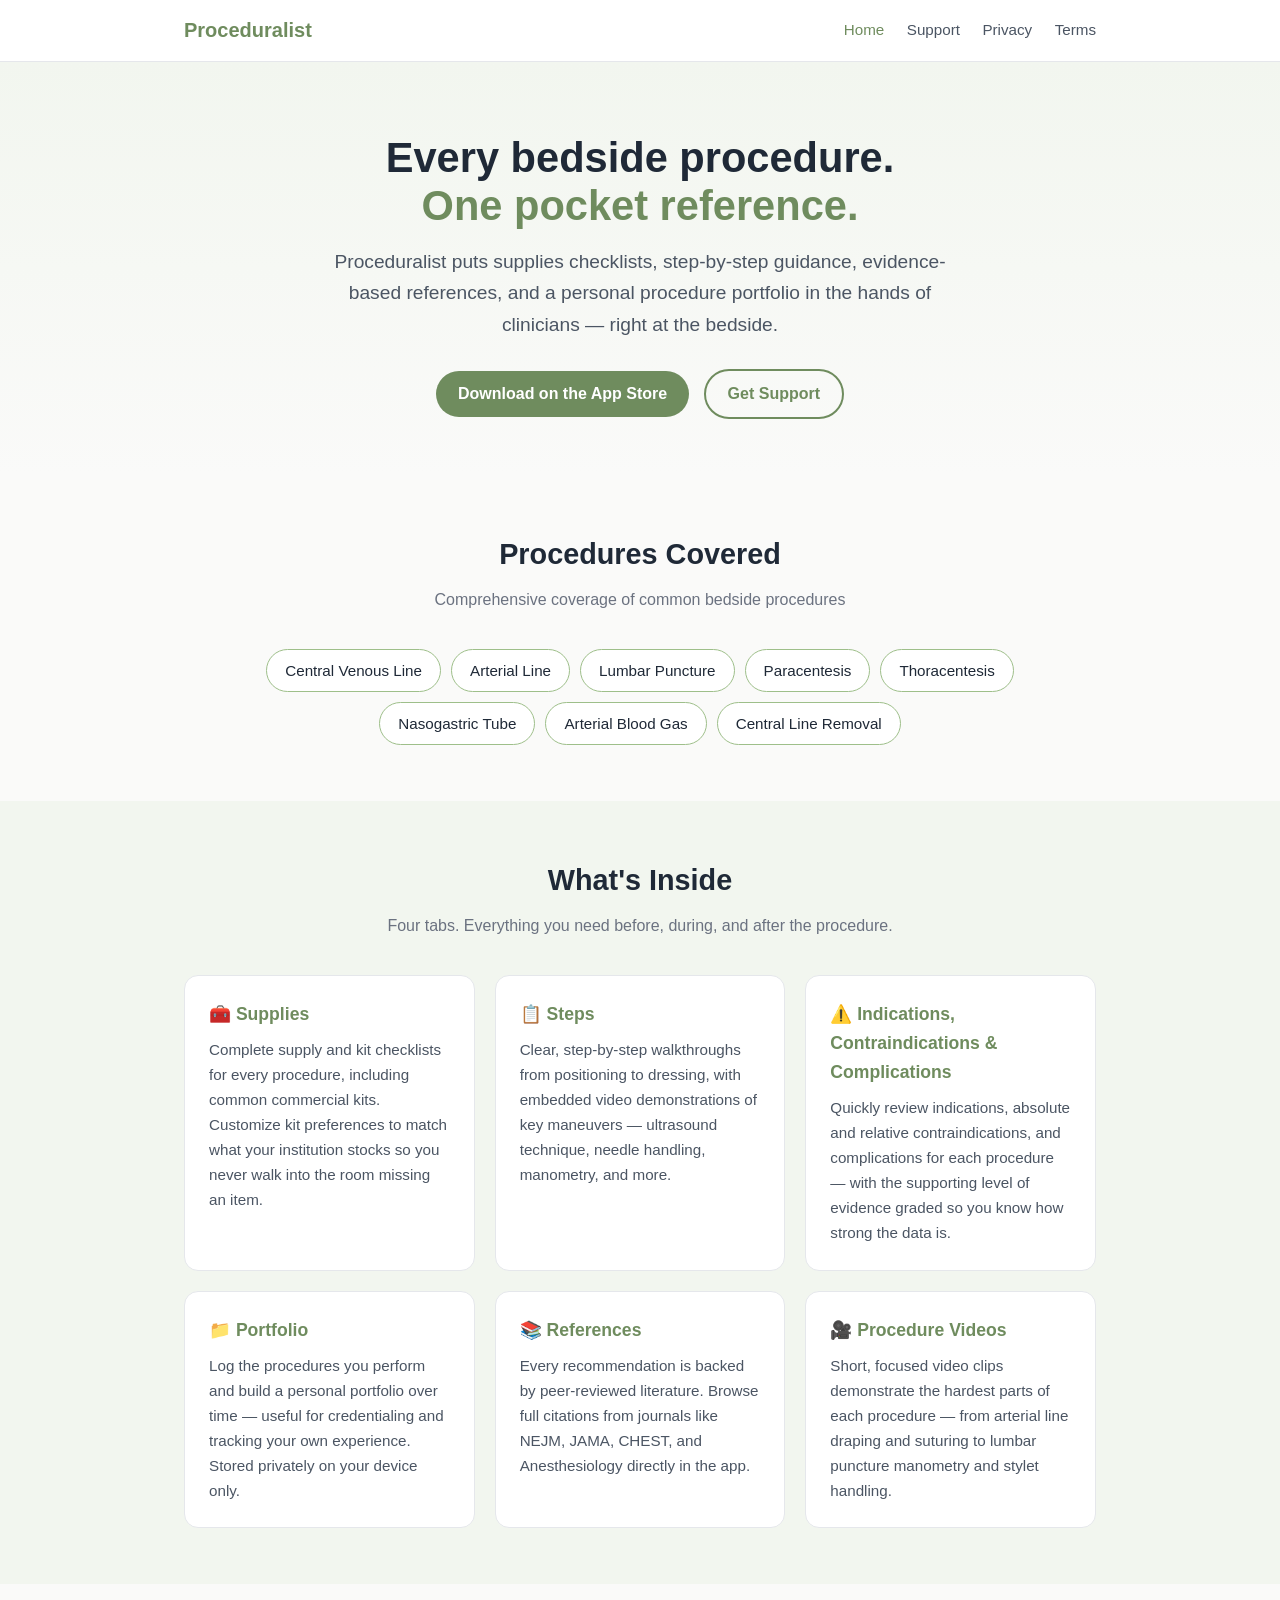
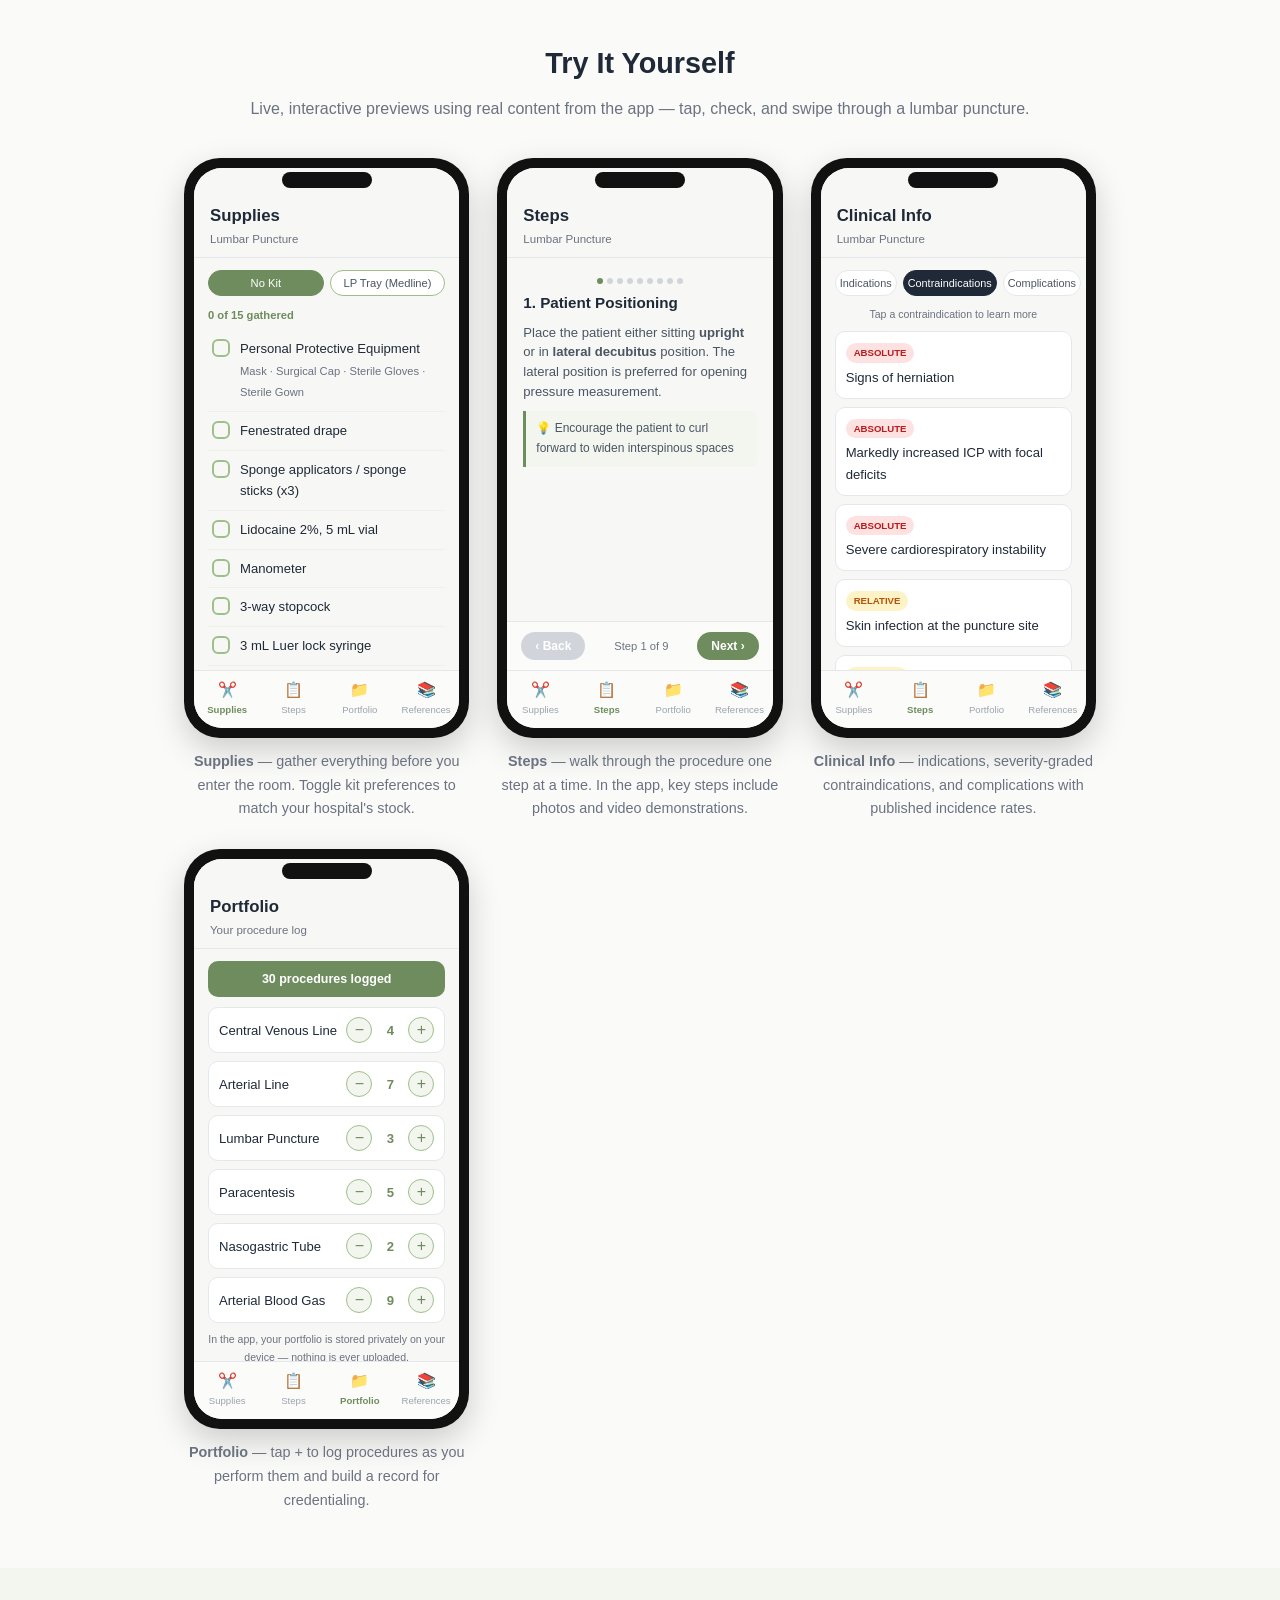
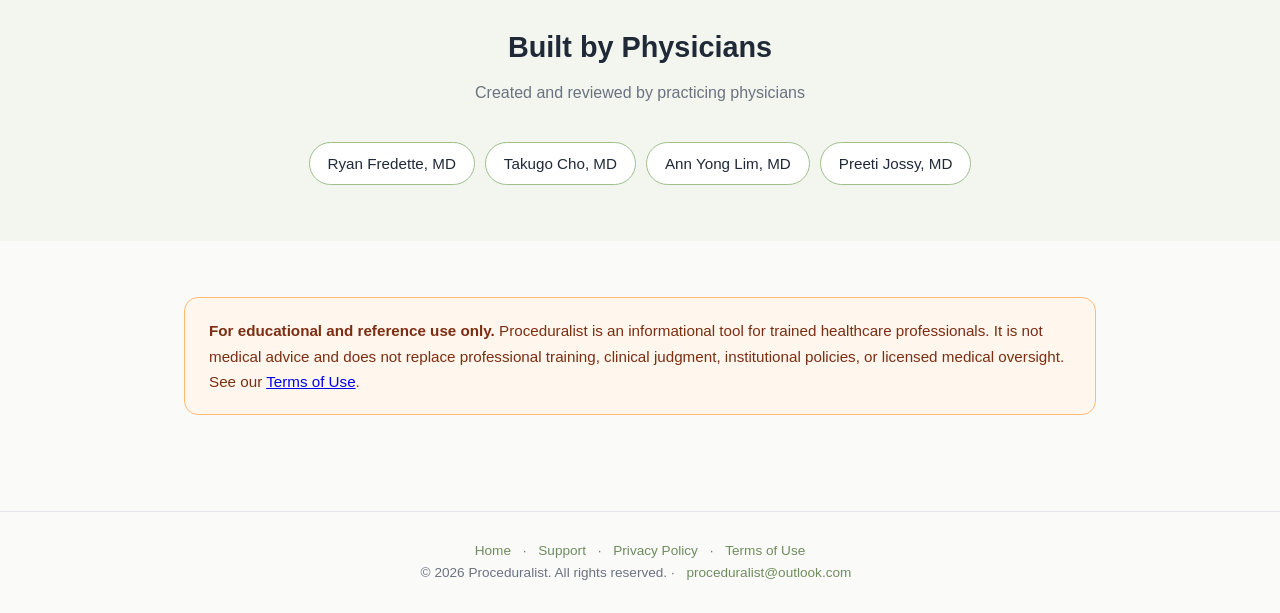
==== index.html @ 37aaba4c "Add files via upload" ====
<!DOCTYPE html>
<html lang="en">
<head>
<meta charset="UTF-8">
<meta name="viewport" content="width=device-width, initial-scale=1.0">
<title>Proceduralist — Bedside Procedure Reference for Clinicians</title>
<meta name="description" content="Proceduralist is an iOS reference app for bedside procedures: supplies checklists, step-by-step guidance with video, contraindications, complications, and a personal procedure portfolio.">
<link rel="stylesheet" href="styles.css">
</head>
<body>

<header class="site">
  <div class="wrap">
    <a class="brand" href="index.html">Proceduralist</a>
    <nav>
      <a href="index.html" class="active">Home</a>
      <a href="support.html">Support</a>
      <a href="privacy.html">Privacy</a>
      <a href="terms.html">Terms</a>
    </nav>
  </div>
</header>

<section class="hero">
  <h1>Every bedside procedure.<br><span>One pocket reference.</span></h1>
  <p class="tagline">Proceduralist puts supplies checklists, step-by-step guidance, evidence-based references, and a personal procedure portfolio in the hands of clinicians — right at the bedside.</p>
  <!-- Replace href with your App Store link when available -->
  <a class="badge" href="#">Download on the App Store</a>
  <a class="badge secondary" href="support.html">Get Support</a>
</section>

<section class="block">
  <div class="wrap">
    <h2 class="section-title">Procedures Covered</h2>
    <p class="section-sub">Comprehensive coverage of common bedside procedures</p>
    <div class="chips">
      <span class="chip">Central Venous Line</span>
      <span class="chip">Arterial Line</span>
      <span class="chip">Lumbar Puncture</span>
      <span class="chip">Paracentesis</span>
      <span class="chip">Thoracentesis</span>
      <span class="chip">Nasogastric Tube</span>
      <span class="chip">Arterial Blood Gas</span>
      <span class="chip">Central Line Removal</span>
    </div>
  </div>
</section>

<section class="block alt">
  <div class="wrap">
    <h2 class="section-title">What's Inside</h2>
    <p class="section-sub">Four tabs. Everything you need before, during, and after the procedure.</p>
    <div class="grid cols-2">
      <div class="card">
        <h3>🧰 Supplies</h3>
        <p>Complete supply and kit checklists for every procedure, including common commercial kits. Customize kit preferences to match what your institution stocks so you never walk into the room missing an item.</p>
      </div>
      <div class="card">
        <h3>📋 Steps</h3>
        <p>Clear, step-by-step walkthroughs from positioning to dressing, with embedded video demonstrations of key maneuvers — ultrasound technique, needle handling, manometry, and more.</p>
      </div>
      <div class="card">
        <h3>⚠️ Indications, Contraindications &amp; Complications</h3>
        <p>Quickly review indications, absolute and relative contraindications, and complications for each procedure — with the supporting level of evidence graded so you know how strong the data is.</p>
      </div>
      <div class="card">
        <h3>📁 Portfolio</h3>
        <p>Log the procedures you perform and build a personal portfolio over time — useful for credentialing and tracking your own experience. Stored privately on your device only.</p>
      </div>
      <div class="card">
        <h3>📚 References</h3>
        <p>Every recommendation is backed by peer-reviewed literature. Browse full citations from journals like NEJM, JAMA, CHEST, and Anesthesiology directly in the app.</p>
      </div>
      <div class="card">
        <h3>🎥 Procedure Videos</h3>
        <p>Short, focused video clips demonstrate the hardest parts of each procedure — from arterial line draping and suturing to lumbar puncture manometry and stylet handling.</p>
      </div>
    </div>
  </div>
</section>

<section class="block">
  <div class="wrap">
    <h2 class="section-title">Try It Yourself</h2>
    <p class="section-sub">Live, interactive previews using real content from the app — tap, check, and swipe through a lumbar puncture.</p>
    <div class="demos">

      <!-- ===== Demo 1: Supplies checklist ===== -->
      <div class="demo-wrap">
        <div class="phone">
          <div class="screen">
            <div class="notch"></div>
            <div class="app-bar">
              <h4>Supplies</h4>
              <div class="sub">Lumbar Puncture</div>
            </div>
            <div class="app-body">
              <div class="kit-toggle">
                <button id="kitNoKit" class="on" onclick="setKit('nokit')">No Kit</button>
                <button id="kitTray" onclick="setKit('tray')">LP Tray (Medline)</button>
              </div>
              <div class="progress-pill" id="supplyProgress"></div>
              <div id="supplyList"></div>
            </div>
            <div class="tab-bar">
              <span class="on"><span class="ic">✂️</span>Supplies</span>
              <span><span class="ic">📋</span>Steps</span>
              <span><span class="ic">📁</span>Portfolio</span>
              <span><span class="ic">📚</span>References</span>
            </div>
          </div>
        </div>
        <p class="demo-label"><strong>Supplies</strong> — gather everything before you enter the room. Toggle kit preferences to match your hospital's stock.</p>
      </div>

      <!-- ===== Demo 2: Steps walkthrough ===== -->
      <div class="demo-wrap">
        <div class="phone">
          <div class="screen">
            <div class="notch"></div>
            <div class="app-bar">
              <h4>Steps</h4>
              <div class="sub">Lumbar Puncture</div>
            </div>
            <div class="app-body" id="stepBody"></div>
            <div class="step-nav">
              <button id="stepPrev" onclick="moveStep(-1)">‹ Back</button>
              <span class="count" id="stepCount"></span>
              <button id="stepNext" onclick="moveStep(1)">Next ›</button>
            </div>
            <div class="tab-bar">
              <span><span class="ic">✂️</span>Supplies</span>
              <span class="on"><span class="ic">📋</span>Steps</span>
              <span><span class="ic">📁</span>Portfolio</span>
              <span><span class="ic">📚</span>References</span>
            </div>
          </div>
        </div>
        <p class="demo-label"><strong>Steps</strong> — walk through the procedure one step at a time. In the app, key steps include photos and video demonstrations.</p>
      </div>

      <!-- ===== Demo 3: Clinical info (indications / contraindications / complications) ===== -->
      <div class="demo-wrap">
        <div class="phone">
          <div class="screen">
            <div class="notch"></div>
            <div class="app-bar">
              <h4>Clinical Info</h4>
              <div class="sub">Lumbar Puncture</div>
            </div>
            <div class="app-body">
              <div class="ci-seg">
                <button id="segInd" onclick="setCi('ind')">Indications</button>
                <button id="segCi" class="on" onclick="setCi('ci')">Contraindications</button>
                <button id="segComp" onclick="setCi('comp')">Complications</button>
              </div>
              <div class="ci-hint" id="ciHint"></div>
              <div id="ciList"></div>
            </div>
            <div class="tab-bar">
              <span><span class="ic">✂️</span>Supplies</span>
              <span class="on"><span class="ic">📋</span>Steps</span>
              <span><span class="ic">📁</span>Portfolio</span>
              <span><span class="ic">📚</span>References</span>
            </div>
          </div>
        </div>
        <p class="demo-label"><strong>Clinical Info</strong> — indications, severity-graded contraindications, and complications with published incidence rates.</p>
      </div>

      <!-- ===== Demo 4: Portfolio tracker ===== -->
      <div class="demo-wrap">
        <div class="phone">
          <div class="screen">
            <div class="notch"></div>
            <div class="app-bar">
              <h4>Portfolio</h4>
              <div class="sub">Your procedure log</div>
            </div>
            <div class="app-body">
              <div class="pf-total" id="pfTotal"></div>
              <div id="pfList"></div>
              <p class="pf-note">In the app, your portfolio is stored privately on your device — nothing is ever uploaded.</p>
            </div>
            <div class="tab-bar">
              <span><span class="ic">✂️</span>Supplies</span>
              <span><span class="ic">📋</span>Steps</span>
              <span class="on"><span class="ic">📁</span>Portfolio</span>
              <span><span class="ic">📚</span>References</span>
            </div>
          </div>
        </div>
        <p class="demo-label"><strong>Portfolio</strong> — tap + to log procedures as you perform them and build a record for credentialing.</p>
      </div>

    </div>
  </div>
</section>

<section class="block alt">
  <div class="wrap">
    <h2 class="section-title">Built by Physicians</h2>
    <p class="section-sub">Created and reviewed by practicing physicians</p>
    <div class="chips">
      <span class="chip">Ryan Fredette, MD</span>
      <span class="chip">Takugo Cho, MD</span>
      <span class="chip">Ann Yong Lim, MD</span>
      <span class="chip">Preeti Jossy, MD</span>
    </div>
  </div>
</section>

<section class="block">
  <div class="wrap">
    <div class="callout">
      <strong>For educational and reference use only.</strong> Proceduralist is an informational tool for trained healthcare professionals. It is not medical advice and does not replace professional training, clinical judgment, institutional policies, or licensed medical oversight. See our <a href="terms.html">Terms of Use</a>.
    </div>
  </div>
</section>

<footer class="site">
  <div class="wrap">
    <p>
      <a href="index.html">Home</a> ·
      <a href="support.html">Support</a> ·
      <a href="privacy.html">Privacy Policy</a> ·
      <a href="terms.html">Terms of Use</a>
    </p>
    <p>© 2026 Proceduralist. All rights reserved. · <a href="mailto:proceduralist@outlook.com">proceduralist@outlook.com</a></p>
  </div>
</footer>

<script>
/* ================= Demo data — real content from the Proceduralist app ================= */

// --- Supplies (Lumbar Puncture) ---
var supplyData = {
  nokit: [
    { name: "Personal Protective Equipment", sub: "Mask · Surgical Cap · Sterile Gloves · Sterile Gown" },
    { name: "Fenestrated drape" },
    { name: "Sponge applicators / sponge sticks (x3)" },
    { name: "Lidocaine 2%, 5 mL vial" },
    { name: "Manometer" },
    { name: "3-way stopcock" },
    { name: "3 mL Luer lock syringe" },
    { name: "Fill needle" },
    { name: "23 Ga needle" },
    { name: "3.5\" Spinal needle" },
    { name: "Specimen tubes #1–4" },
    { name: "Gauze pads" },
    { name: "Extension tubing" },
    { name: "Adhesive bandage" },
    { name: "Absorbent towel" }
  ],
  tray: [
    { name: "Personal Protective Equipment", sub: "Mask · Surgical Cap · Sterile Gloves · Sterile Gown" },
    { name: "Lumbar Puncture Tray", sub: "Drape · Manometer · Stopcock · Spinal needle · Lidocaine · Specimen tubes · Gauze · Bandage" },
    { name: "Extra ChloraPrep or betadine (optional)" }
  ]
};
var currentKit = "nokit";
var checked = {};

function setKit(kit) {
  currentKit = kit;
  checked = {};
  document.getElementById("kitNoKit").className = kit === "nokit" ? "on" : "";
  document.getElementById("kitTray").className = kit === "tray" ? "on" : "";
  renderSupplies();
}
function toggleSupply(i) {
  checked[i] = !checked[i];
  renderSupplies();
}
function renderSupplies() {
  var items = supplyData[currentKit];
  var done = 0, html = "";
  for (var i = 0; i < items.length; i++) {
    if (checked[i]) done++;
    html += '<div class="supply-row' + (checked[i] ? " done" : "") + '" onclick="toggleSupply(' + i + ')">'
          + '<span class="box">' + (checked[i] ? "✓" : "") + '</span>'
          + '<span><span class="nm">' + items[i].name + '</span>'
          + (items[i].sub ? '<br><span class="sub-items">' + items[i].sub + '</span>' : "")
          + '</span></div>';
  }
  document.getElementById("supplyList").innerHTML = html;
  document.getElementById("supplyProgress").textContent =
    done === items.length ? "✓ All supplies gathered — ready to go!" : done + " of " + items.length + " gathered";
}

// --- Steps (Lumbar Puncture, condensed from the app) ---
var steps = [
  { h: "Patient Positioning",
    b: "Place the patient either sitting <strong>upright</strong> or in <strong>lateral decubitus</strong> position. The lateral position is preferred for opening pressure measurement.",
    c: "Encourage the patient to curl forward to widen interspinous spaces" },
  { h: "Identify Landmarks",
    b: "Palpate the highest points of the iliac crests and project an intercristal (Tuffier's) line to the midline — this typically intersects the <strong>L4–L5 interspace</strong>. Insert at L3–L4 or L4–L5, below the conus medullaris (usually <strong>L1–L2</strong> in adults)." },
  { h: "Skin Preparation",
    b: "Mark the insertion site, then prep with chlorhexidine or povidone–iodine in concentric outward circles. Allow to dry completely, then place sterile drapes to establish a sterile field." },
  { h: "Local Anesthesia",
    b: "Inject a lidocaine wheal, then infiltrate local anesthetic subcutaneously along the intended needle tract.",
    c: "Aspirate before each injection to avoid intravascular administration" },
  { h: "Needle Insertion",
    b: "With the stylet in place, insert the needle with the bevel facing <strong>cephalad</strong>, angled toward the <strong>umbilicus</strong>. Advance through the ligamentum flavum — indicated by a subtle <em>pop</em>.",
    c: "Check for CSF return in 2 mm increments" },
  { h: "Troubleshooting",
    b: "If bone is contacted, reposition without withdrawing fully. If CSF flow is sluggish, rotate the needle 90° — a nerve root may obscure the side port." },
  { h: "Opening Pressure",
    b: "With the patient in lateral decubitus, attach the stopcock (closed toward the patient), assemble the manometer, then open the stopcock and let the CSF column stabilize. Record the opening pressure.",
    c: "Ensure the first collection tube is open and close by" },
  { h: "CSF Collection",
    b: "Allow CSF to drip passively into the tubes — collect <strong>3–4 mL per tube</strong> (12–16 mL total). Adults produce 500–600 mL of CSF daily, so collected volume is replenished within 20–60 minutes.",
    c: "Never aspirate cerebrospinal fluid" },
  { h: "Post-Procedure Care",
    b: "<strong>Replace the stylet before removing the needle</strong> — this prevents arachnoid tissue from threading back through the dural opening. Apply a bandage and monitor for delayed complications." }
];
var stepIdx = 0;
function moveStep(d) {
  stepIdx = Math.max(0, Math.min(steps.length - 1, stepIdx + d));
  renderStep();
}
function renderStep() {
  var s = steps[stepIdx];
  var dots = "";
  for (var i = 0; i < steps.length; i++) dots += '<i class="' + (i === stepIdx ? "on" : "") + '"></i>';
  document.getElementById("stepBody").innerHTML =
    '<div class="step-dots">' + dots + '</div>'
    + '<div class="step-card"><h5>' + (stepIdx + 1) + ". " + s.h + '</h5><p>' + s.b + '</p>'
    + (s.c ? '<div class="step-callout">💡 ' + s.c + '</div>' : "")
    + '</div>';
  document.getElementById("stepCount").textContent = "Step " + (stepIdx + 1) + " of " + steps.length;
  document.getElementById("stepPrev").disabled = stepIdx === 0;
  document.getElementById("stepNext").disabled = stepIdx === steps.length - 1;
}

// --- Clinical info (Lumbar Puncture) ---
var ciData = {
  ind: {
    hint: "Common indications for lumbar puncture",
    items: [
      { name: "Obtain cerebrospinal fluid for analysis" },
      { name: "Measure opening pressure" },
      { name: "Administer medications such as antibiotics, anesthetics, or chemotherapy" }
    ]
  },
  ci: {
    hint: "Tap a contraindication to learn more",
    items: [
      { name: "Signs of herniation", tag: "absolute" },
      { name: "Markedly increased ICP with focal deficits", tag: "absolute" },
      { name: "Severe cardiorespiratory instability", tag: "absolute" },
      { name: "Skin infection at the puncture site", tag: "relative" },
      { name: "Significant coagulopathy", tag: "relative",
        more: "With coagulopathy, risk of spinal hematoma increases to 0.23% (CI 0.15–0.34%). Bodilsen et al., JAMA 2020." }
    ]
  },
  comp: {
    hint: "Tap a complication to see its incidence",
    items: [
      { name: "Post-Dural Puncture Headache", rate: "6.9%", more: "Nath S, et al. Atraumatic vs conventional LP needles: systematic review & meta-analysis. Lancet 2018." },
      { name: "Nerve Root Irritation", rate: "11%", more: "Nath S, et al. Lancet 2018." },
      { name: "Traumatic Tap", rate: "6%", more: "Nath S, et al. Lancet 2018." },
      { name: "Spinal Hematoma", rate: "0.20%", more: "Range 0.16–0.24%. Bodilsen J, et al. JAMA 2020;324(14):1419–1428." },
      { name: "Herniation", rate: "0.10%", more: "Range 0.10–3.0%. Costerus JM, et al. Clin Infect Dis 2018." },
      { name: "Meningitis", rate: "0.002%", more: "Baer ET. Post-dural puncture bacterial meningitis. Anesthesiology 2006." }
    ]
  }
};
var ciMode = "ci";
function setCi(mode) {
  ciMode = mode;
  document.getElementById("segInd").className = mode === "ind" ? "on" : "";
  document.getElementById("segCi").className = mode === "ci" ? "on" : "";
  document.getElementById("segComp").className = mode === "comp" ? "on" : "";
  renderCi();
}
function toggleCi(el) { el.classList.toggle("open"); }
function renderCi() {
  var d = ciData[ciMode], html = "";
  for (var i = 0; i < d.items.length; i++) {
    var it = d.items[i];
    var tappable = it.more ? ' tappable" onclick="toggleCi(this)"' : '"';
    html += '<div class="ci-item' + tappable + '>'
          + (it.tag ? '<span class="tag ' + it.tag + '">' + it.tag + '</span>' : "")
          + (it.rate ? '<span class="tag rate">' + it.rate + '</span>' : "")
          + '<div>' + it.name + (it.more ? " <span style='color:#9ca3af'>›</span>" : "") + '</div>'
          + (it.more ? '<div class="more">' + it.more + '</div>' : "")
          + '</div>';
  }
  document.getElementById("ciHint").textContent = d.hint;
  document.getElementById("ciList").innerHTML = html;
}

// --- Portfolio tracker ---
var pfData = [
  { name: "Central Venous Line", n: 4 },
  { name: "Arterial Line", n: 7 },
  { name: "Lumbar Puncture", n: 3 },
  { name: "Paracentesis", n: 5 },
  { name: "Nasogastric Tube", n: 2 },
  { name: "Arterial Blood Gas", n: 9 }
];
function pfAdd(i, d) {
  pfData[i].n = Math.max(0, pfData[i].n + d);
  renderPf();
}
function renderPf() {
  var total = 0, html = "";
  for (var i = 0; i < pfData.length; i++) {
    total += pfData[i].n;
    html += '<div class="pf-row"><span class="nm">' + pfData[i].name + '</span>'
          + '<button onclick="pfAdd(' + i + ',-1)">−</button>'
          + '<span class="cnt">' + pfData[i].n + '</span>'
          + '<button onclick="pfAdd(' + i + ',1)">+</button></div>';
  }
  document.getElementById("pfTotal").textContent = total + " procedures logged";
  document.getElementById("pfList").innerHTML = html;
}

// init
renderSupplies();
renderStep();
renderCi();
renderPf();
</script>

</body>
</html>
---- styles.css ----
/* Proceduralist — shared site styles */
:root {
  --sage: #6f8c5e;
  --sage-light: #9ebf8a;
  --sage-bg: #f2f6ef;
  --ink: #1f2937;
  --ink-soft: #4b5563;
  --ink-faint: #6b7280;
  --card: #ffffff;
  --border: #e5e7eb;
  --warn-bg: #fff7ed;
  --warn-border: #fdba74;
  --max-width: 960px;
}

* { box-sizing: border-box; margin: 0; padding: 0; }

body {
  font-family: -apple-system, BlinkMacSystemFont, "Segoe UI", Roboto, Helvetica, Arial, sans-serif;
  color: var(--ink);
  background: #fafaf9;
  line-height: 1.65;
}

.wrap { max-width: var(--max-width); margin: 0 auto; padding: 0 24px; }

/* Header / nav */
header.site {
  background: var(--card);
  border-bottom: 1px solid var(--border);
  position: sticky; top: 0; z-index: 10;
}
header.site .wrap {
  display: flex; align-items: center; justify-content: space-between;
  padding-top: 14px; padding-bottom: 14px; flex-wrap: wrap; gap: 8px;
}
.brand { font-size: 1.25rem; font-weight: 700; color: var(--sage); text-decoration: none; }
nav a {
  color: var(--ink-soft); text-decoration: none; margin-left: 18px; font-size: 0.95rem;
}
nav a:hover, nav a.active { color: var(--sage); }

/* Hero */
.hero {
  background: linear-gradient(180deg, var(--sage-bg) 0%, #fafaf9 100%);
  text-align: center;
  padding: 72px 24px 56px;
}
.hero h1 { font-size: 2.6rem; line-height: 1.15; margin-bottom: 16px; }
.hero h1 span { color: var(--sage); }
.hero p.tagline {
  font-size: 1.2rem; color: var(--ink-soft); max-width: 640px; margin: 0 auto 28px;
}
.badge {
  display: inline-block; background: var(--sage); color: #fff;
  padding: 10px 22px; border-radius: 999px; font-weight: 600; text-decoration: none;
}
.badge.secondary { background: transparent; color: var(--sage); border: 2px solid var(--sage); margin-left: 10px; }

/* Sections */
section.block { padding: 56px 0; }
section.block.alt { background: var(--sage-bg); }
h2.section-title { font-size: 1.8rem; text-align: center; margin-bottom: 8px; }
p.section-sub { text-align: center; color: var(--ink-faint); margin-bottom: 36px; }

/* Cards / grids */
.grid { display: grid; gap: 20px; }
.grid.cols-2 { grid-template-columns: repeat(auto-fit, minmax(280px, 1fr)); }
.grid.cols-3 { grid-template-columns: repeat(auto-fit, minmax(240px, 1fr)); }
.card {
  background: var(--card); border: 1px solid var(--border); border-radius: 14px;
  padding: 24px;
}
.card h3 { font-size: 1.1rem; margin-bottom: 8px; color: var(--sage); }
.card p { color: var(--ink-soft); font-size: 0.95rem; }

/* Procedure chips */
.chips { display: flex; flex-wrap: wrap; gap: 10px; justify-content: center; }
.chip {
  background: var(--card); border: 1px solid var(--sage-light); color: var(--ink);
  border-radius: 999px; padding: 8px 18px; font-size: 0.95rem;
}

/* ============ Interactive app demos ============ */
.demos { display: grid; grid-template-columns: repeat(auto-fit, minmax(270px, 1fr)); gap: 28px; }
.demo-wrap { text-align: center; }
.demo-label { margin-top: 12px; font-size: 0.9rem; color: var(--ink-faint); }

.phone {
  width: 100%; max-width: 300px; margin: 0 auto;
  background: #111; border-radius: 36px; padding: 10px;
  box-shadow: 0 12px 32px rgba(0,0,0,0.18);
  text-align: left;
}
.phone .screen {
  background: #f7f8f5; border-radius: 28px; overflow: hidden;
  height: 560px; display: flex; flex-direction: column;
}
.phone .notch {
  height: 24px; display: flex; justify-content: center; align-items: center;
  background: #f7f8f5; flex-shrink: 0;
}
.phone .notch::after {
  content: ""; width: 90px; height: 16px; background: #111; border-radius: 999px;
}
.app-bar {
  padding: 10px 16px 8px; flex-shrink: 0;
  border-bottom: 1px solid var(--border); background: #f7f8f5;
}
.app-bar h4 { font-size: 1.05rem; color: var(--ink); }
.app-bar .sub { font-size: 0.72rem; color: var(--ink-faint); }
.app-body { flex: 1; overflow-y: auto; padding: 12px 14px; font-size: 0.82rem; }
.tab-bar {
  display: flex; border-top: 1px solid var(--border); background: #fbfcfa;
  flex-shrink: 0; padding: 6px 0 10px;
}
.tab-bar span { flex: 1; text-align: center; font-size: 0.6rem; color: #9ca3af; }
.tab-bar span.on { color: var(--sage); font-weight: 600; }
.tab-bar .ic { display: block; font-size: 0.95rem; }

/* Supplies demo */
.supply-row {
  display: flex; align-items: flex-start; gap: 10px; padding: 8px 4px;
  border-bottom: 1px solid #eef0ea; cursor: pointer; user-select: none;
}
.supply-row .box {
  width: 18px; height: 18px; border: 2px solid var(--sage-light); border-radius: 6px;
  flex-shrink: 0; margin-top: 1px; display: flex; align-items: center; justify-content: center;
  font-size: 12px; color: #fff; transition: background 0.15s;
}
.supply-row.done .box { background: var(--sage); border-color: var(--sage); }
.supply-row.done .nm { text-decoration: line-through; color: #9ca3af; }
.supply-row .sub-items { font-size: 0.7rem; color: var(--ink-faint); }
.kit-toggle { display: flex; gap: 6px; margin-bottom: 10px; }
.kit-toggle button {
  flex: 1; padding: 6px 4px; font-size: 0.7rem; border-radius: 999px;
  border: 1px solid var(--sage-light); background: #fff; color: var(--ink-soft); cursor: pointer;
}
.kit-toggle button.on { background: var(--sage); color: #fff; border-color: var(--sage); }
.progress-pill { font-size: 0.7rem; color: var(--sage); font-weight: 600; margin-bottom: 6px; }

/* Steps demo */
.step-card { padding: 4px 2px; }
.step-card h5 { font-size: 0.95rem; margin-bottom: 8px; color: var(--ink); }
.step-card p { color: var(--ink-soft); margin-bottom: 10px; line-height: 1.5; }
.step-callout {
  background: var(--sage-bg); border-left: 3px solid var(--sage);
  padding: 8px 10px; border-radius: 0 8px 8px 0; font-size: 0.75rem; color: var(--ink-soft);
}
.step-nav { display: flex; align-items: center; gap: 8px; padding: 10px 14px; border-top: 1px solid var(--border); flex-shrink: 0; background: #fbfcfa; }
.step-nav button {
  background: var(--sage); color: #fff; border: none; border-radius: 999px;
  padding: 7px 14px; font-size: 0.75rem; font-weight: 600; cursor: pointer;
}
.step-nav button:disabled { background: #d1d5db; cursor: default; }
.step-nav .count { flex: 1; text-align: center; font-size: 0.7rem; color: var(--ink-faint); }
.step-dots { display: flex; gap: 4px; justify-content: center; padding: 8px 0 2px; }
.step-dots i { width: 6px; height: 6px; border-radius: 50%; background: #d1d5db; }
.step-dots i.on { background: var(--sage); }

/* Contraindications demo */
.ci-seg { display: flex; gap: 6px; margin-bottom: 10px; }
.ci-seg button {
  flex: 1; padding: 6px 4px; font-size: 0.68rem; border-radius: 999px;
  border: 1px solid var(--border); background: #fff; color: var(--ink-soft); cursor: pointer;
}
.ci-seg button.on { background: var(--ink); color: #fff; border-color: var(--ink); }
.ci-item {
  padding: 9px 10px; border-radius: 10px; margin-bottom: 8px; background: #fff;
  border: 1px solid var(--border);
}
.ci-item.tappable { cursor: pointer; }
.ci-item .tag {
  display: inline-block; font-size: 0.6rem; font-weight: 700; text-transform: uppercase;
  border-radius: 999px; padding: 2px 8px; margin-bottom: 4px; margin-right: 4px;
}
.tag.absolute { background: #fee2e2; color: #b91c1c; }
.tag.relative { background: #fef3c7; color: #b45309; }
.tag.rate { background: var(--sage-bg); color: var(--sage); }
.ci-item .more { display: none; font-size: 0.72rem; color: var(--ink-faint); margin-top: 5px; }
.ci-item.open .more { display: block; }
.ci-hint { font-size: 0.66rem; color: var(--ink-faint); text-align: center; margin-bottom: 8px; }

/* Portfolio demo */
.pf-row {
  display: flex; align-items: center; justify-content: space-between; gap: 8px;
  background: #fff; border: 1px solid var(--border); border-radius: 10px;
  padding: 9px 10px; margin-bottom: 8px;
}
.pf-row .nm { flex: 1; }
.pf-row .cnt { font-weight: 700; color: var(--sage); min-width: 20px; text-align: center; }
.pf-row button {
  background: var(--sage-bg); color: var(--sage); border: 1px solid var(--sage-light);
  border-radius: 999px; width: 26px; height: 26px; font-size: 1rem; cursor: pointer; line-height: 1;
  flex-shrink: 0;
}
.pf-total {
  text-align: center; background: var(--sage); color: #fff; border-radius: 10px;
  padding: 8px; font-size: 0.78rem; font-weight: 600; margin-bottom: 10px;
}
.pf-note { font-size: 0.66rem; color: var(--ink-faint); text-align: center; margin-top: 8px; }

/* Disclaimer callout */
.callout {
  background: var(--warn-bg); border: 1px solid var(--warn-border);
  border-radius: 14px; padding: 20px 24px; color: #7c2d12; font-size: 0.95rem;
}

/* Legal / document pages */
.doc { background: var(--card); border: 1px solid var(--border); border-radius: 14px; padding: 40px; margin: 40px auto; }
.doc h1 { font-size: 2rem; margin-bottom: 4px; }
.doc p.updated { color: var(--ink-faint); font-size: 0.9rem; margin-bottom: 28px; }
.doc h2 { font-size: 1.25rem; margin: 28px 0 10px; color: var(--sage); }
.doc p, .doc li { color: var(--ink-soft); margin-bottom: 12px; }
.doc ul { padding-left: 24px; margin-bottom: 12px; }
.doc a { color: var(--sage); }

/* Footer */
footer.site {
  border-top: 1px solid var(--border); padding: 28px 0; margin-top: 40px;
  text-align: center; color: var(--ink-faint); font-size: 0.85rem;
}
footer.site a { color: var(--sage); text-decoration: none; margin: 0 8px; }

@media (max-width: 600px) {
  .hero h1 { font-size: 2rem; }
  .doc { padding: 24px; }
}
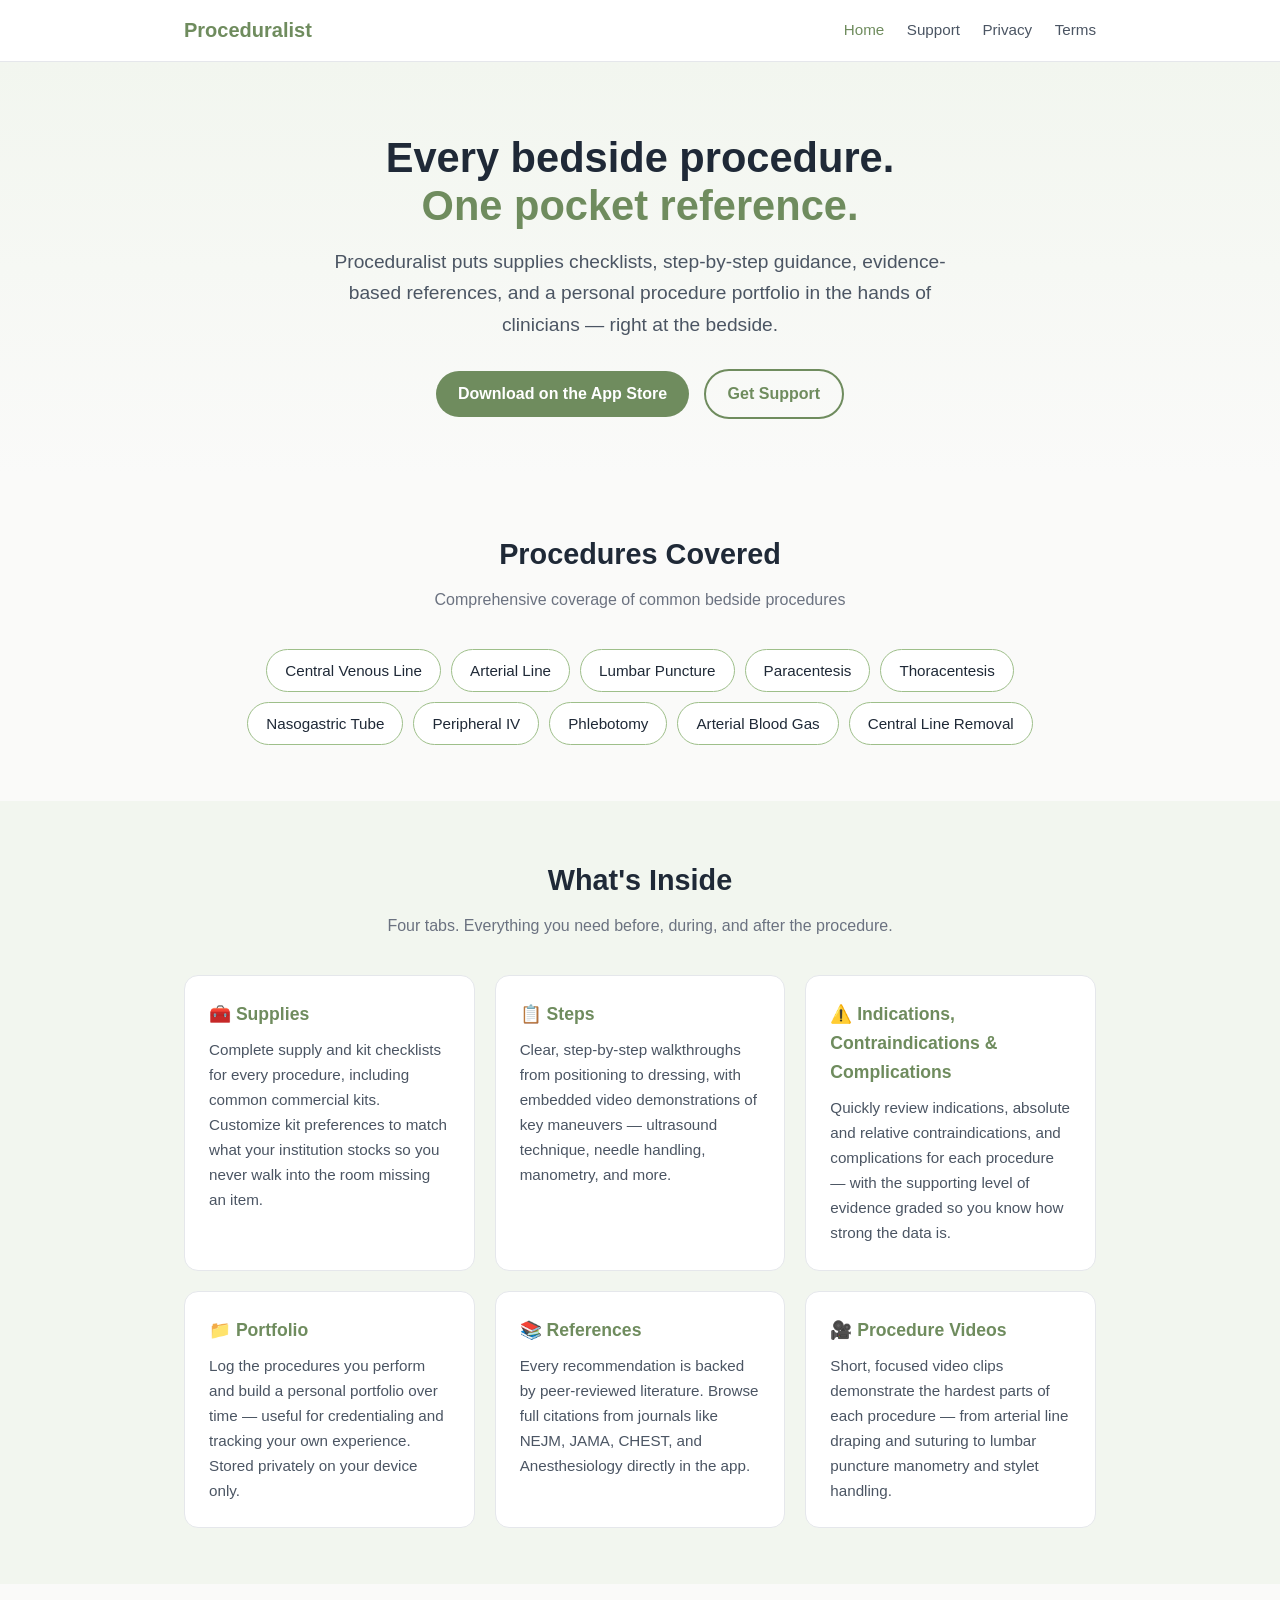
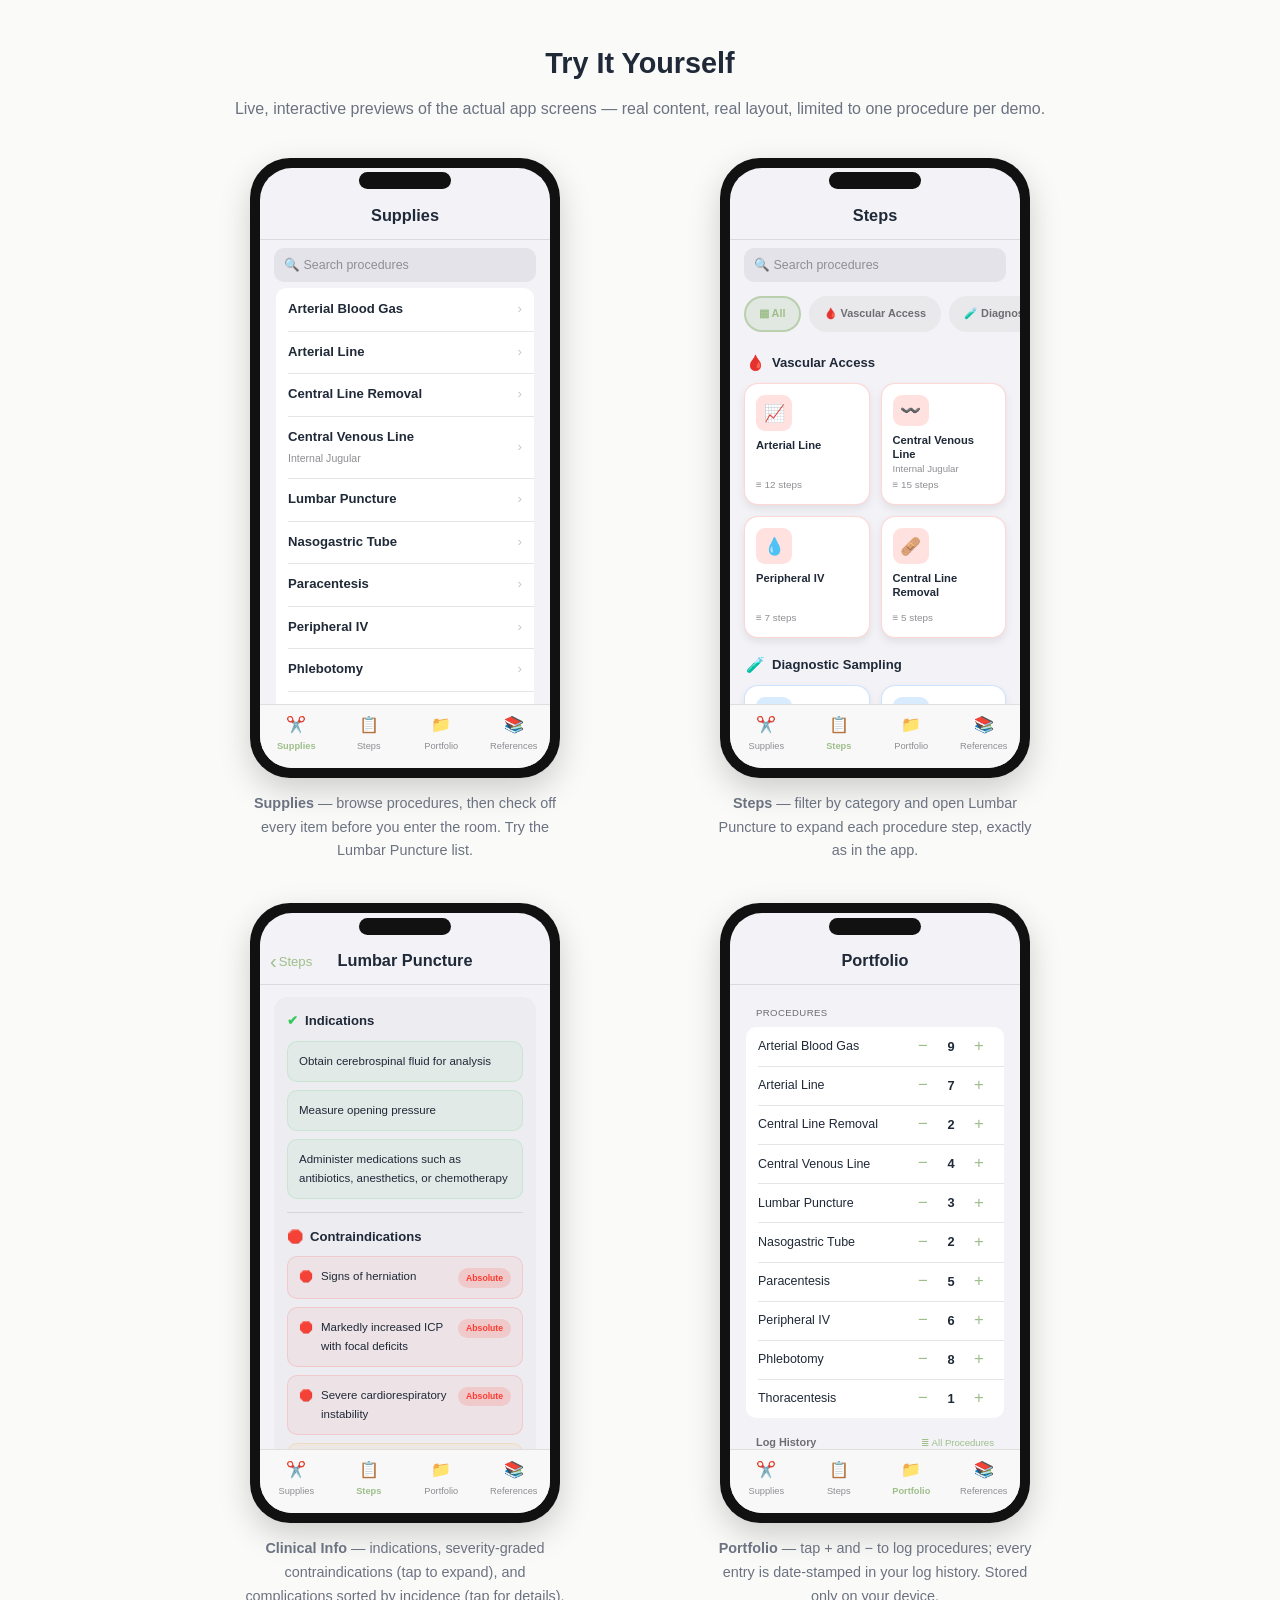
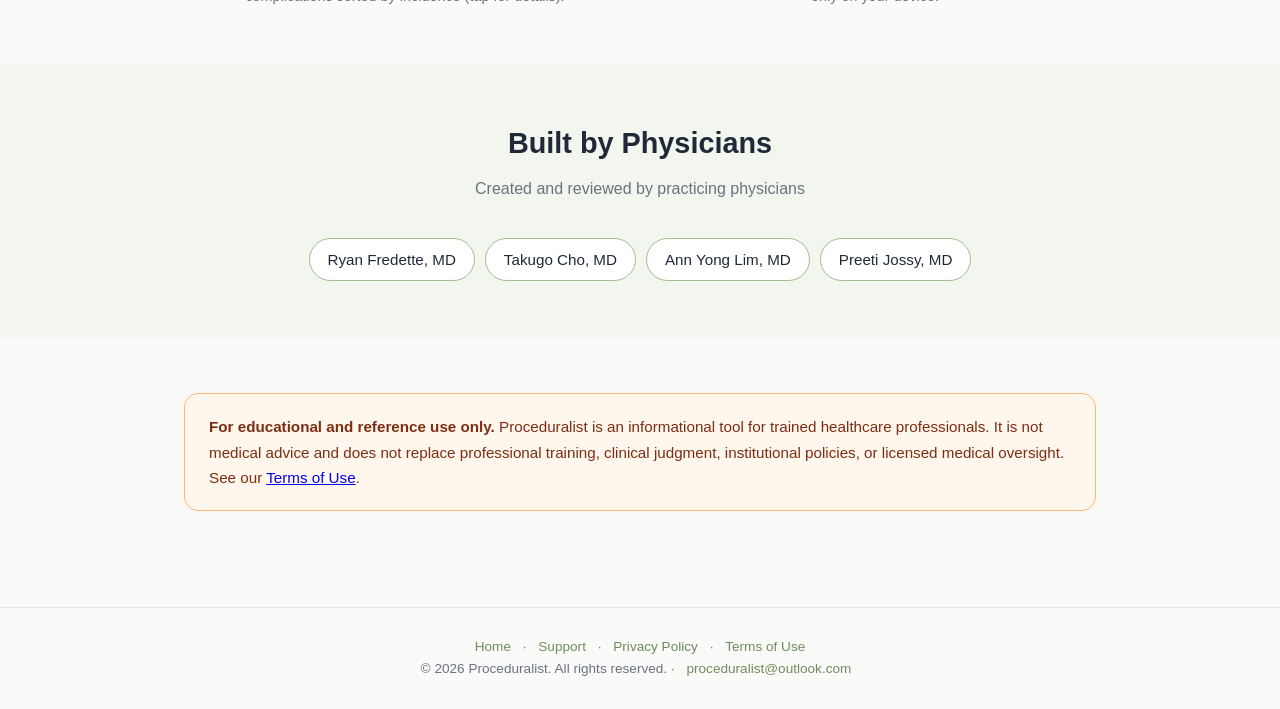
==== commit 1f5e848a: "Add files via upload" ====
--- a/index.html
+++ b/index.html
@@ -40,6 +40,8 @@
       <span class="chip">Paracentesis</span>
       <span class="chip">Thoracentesis</span>
       <span class="chip">Nasogastric Tube</span>
+      <span class="chip">Peripheral IV</span>
+      <span class="chip">Phlebotomy</span>
       <span class="chip">Arterial Blood Gas</span>
       <span class="chip">Central Line Removal</span>
     </div>
@@ -82,115 +84,39 @@
 <section class="block">
   <div class="wrap">
     <h2 class="section-title">Try It Yourself</h2>
-    <p class="section-sub">Live, interactive previews using real content from the app — tap, check, and swipe through a lumbar puncture.</p>
+    <p class="section-sub">Live, interactive previews of the actual app screens — real content, real layout, limited to one procedure per demo.</p>
     <div class="demos">
 
-      <!-- ===== Demo 1: Supplies checklist ===== -->
+      <!-- ===================== Demo 1: SUPPLIES ===================== -->
       <div class="demo-wrap">
         <div class="phone">
-          <div class="screen">
-            <div class="notch"></div>
-            <div class="app-bar">
-              <h4>Supplies</h4>
-              <div class="sub">Lumbar Puncture</div>
-            </div>
-            <div class="app-body">
-              <div class="kit-toggle">
-                <button id="kitNoKit" class="on" onclick="setKit('nokit')">No Kit</button>
-                <button id="kitTray" onclick="setKit('tray')">LP Tray (Medline)</button>
-              </div>
-              <div class="progress-pill" id="supplyProgress"></div>
-              <div id="supplyList"></div>
-            </div>
-            <div class="tab-bar">
-              <span class="on"><span class="ic">✂️</span>Supplies</span>
-              <span><span class="ic">📋</span>Steps</span>
-              <span><span class="ic">📁</span>Portfolio</span>
-              <span><span class="ic">📚</span>References</span>
-            </div>
-          </div>
+          <div class="screen" id="d1"></div>
         </div>
-        <p class="demo-label"><strong>Supplies</strong> — gather everything before you enter the room. Toggle kit preferences to match your hospital's stock.</p>
-      </div>
-
-      <!-- ===== Demo 2: Steps walkthrough ===== -->
+        <p class="demo-label"><strong>Supplies</strong> — browse procedures, then check off every item before you enter the room. Try the Lumbar Puncture list.</p>
+      </div>
+
+      <!-- ===================== Demo 2: STEPS ===================== -->
       <div class="demo-wrap">
         <div class="phone">
-          <div class="screen">
-            <div class="notch"></div>
-            <div class="app-bar">
-              <h4>Steps</h4>
-              <div class="sub">Lumbar Puncture</div>
-            </div>
-            <div class="app-body" id="stepBody"></div>
-            <div class="step-nav">
-              <button id="stepPrev" onclick="moveStep(-1)">‹ Back</button>
-              <span class="count" id="stepCount"></span>
-              <button id="stepNext" onclick="moveStep(1)">Next ›</button>
-            </div>
-            <div class="tab-bar">
-              <span><span class="ic">✂️</span>Supplies</span>
-              <span class="on"><span class="ic">📋</span>Steps</span>
-              <span><span class="ic">📁</span>Portfolio</span>
-              <span><span class="ic">📚</span>References</span>
-            </div>
-          </div>
+          <div class="screen" id="d2"></div>
         </div>
-        <p class="demo-label"><strong>Steps</strong> — walk through the procedure one step at a time. In the app, key steps include photos and video demonstrations.</p>
-      </div>
-
-      <!-- ===== Demo 3: Clinical info (indications / contraindications / complications) ===== -->
+        <p class="demo-label"><strong>Steps</strong> — filter by category and open Lumbar Puncture to expand each procedure step, exactly as in the app.</p>
+      </div>
+
+      <!-- ===================== Demo 3: CLINICAL INFO ===================== -->
       <div class="demo-wrap">
         <div class="phone">
-          <div class="screen">
-            <div class="notch"></div>
-            <div class="app-bar">
-              <h4>Clinical Info</h4>
-              <div class="sub">Lumbar Puncture</div>
-            </div>
-            <div class="app-body">
-              <div class="ci-seg">
-                <button id="segInd" onclick="setCi('ind')">Indications</button>
-                <button id="segCi" class="on" onclick="setCi('ci')">Contraindications</button>
-                <button id="segComp" onclick="setCi('comp')">Complications</button>
-              </div>
-              <div class="ci-hint" id="ciHint"></div>
-              <div id="ciList"></div>
-            </div>
-            <div class="tab-bar">
-              <span><span class="ic">✂️</span>Supplies</span>
-              <span class="on"><span class="ic">📋</span>Steps</span>
-              <span><span class="ic">📁</span>Portfolio</span>
-              <span><span class="ic">📚</span>References</span>
-            </div>
-          </div>
+          <div class="screen" id="d3"></div>
         </div>
-        <p class="demo-label"><strong>Clinical Info</strong> — indications, severity-graded contraindications, and complications with published incidence rates.</p>
-      </div>
-
-      <!-- ===== Demo 4: Portfolio tracker ===== -->
+        <p class="demo-label"><strong>Clinical Info</strong> — indications, severity-graded contraindications (tap to expand), and complications sorted by incidence (tap for details).</p>
+      </div>
+
+      <!-- ===================== Demo 4: PORTFOLIO ===================== -->
       <div class="demo-wrap">
         <div class="phone">
-          <div class="screen">
-            <div class="notch"></div>
-            <div class="app-bar">
-              <h4>Portfolio</h4>
-              <div class="sub">Your procedure log</div>
-            </div>
-            <div class="app-body">
-              <div class="pf-total" id="pfTotal"></div>
-              <div id="pfList"></div>
-              <p class="pf-note">In the app, your portfolio is stored privately on your device — nothing is ever uploaded.</p>
-            </div>
-            <div class="tab-bar">
-              <span><span class="ic">✂️</span>Supplies</span>
-              <span><span class="ic">📋</span>Steps</span>
-              <span class="on"><span class="ic">📁</span>Portfolio</span>
-              <span><span class="ic">📚</span>References</span>
-            </div>
-          </div>
+          <div class="screen" id="d4"></div>
         </div>
-        <p class="demo-label"><strong>Portfolio</strong> — tap + to log procedures as you perform them and build a record for credentialing.</p>
+        <p class="demo-label"><strong>Portfolio</strong> — tap + and − to log procedures; every entry is date-stamped in your log history. Stored only on your device.</p>
       </div>
 
     </div>
@@ -231,197 +157,410 @@
 </footer>
 
 <script>
-/* ================= Demo data — real content from the Proceduralist app ================= */
-
-// --- Supplies (Lumbar Puncture) ---
-var supplyData = {
-  nokit: [
-    { name: "Personal Protective Equipment", sub: "Mask · Surgical Cap · Sterile Gloves · Sterile Gown" },
-    { name: "Fenestrated drape" },
-    { name: "Sponge applicators / sponge sticks (x3)" },
-    { name: "Lidocaine 2%, 5 mL vial" },
-    { name: "Manometer" },
-    { name: "3-way stopcock" },
-    { name: "3 mL Luer lock syringe" },
-    { name: "Fill needle" },
-    { name: "23 Ga needle" },
-    { name: "3.5\" Spinal needle" },
-    { name: "Specimen tubes #1–4" },
-    { name: "Gauze pads" },
-    { name: "Extension tubing" },
-    { name: "Adhesive bandage" },
-    { name: "Absorbent towel" }
+/* =====================================================================
+   Interactive demos — content and layout mirrored from the iOS app.
+   ===================================================================== */
+
+var SAGE = "#9ebf8a";
+var CAT = {
+  vascular:   { name: "Vascular Access",     icon: "🩸", color: "#ff3b30" },
+  diagnostic: { name: "Diagnostic Sampling", icon: "🧪", color: "#007aff" },
+  fluid:      { name: "Fluid Drainage",      icon: "💧", color: "#af52de" },
+  airway:     { name: "Airway & Tubes",      icon: "🫁", color: "#34c759" }
+};
+
+function tabBar(active) {
+  var tabs = [["✂️","Supplies"],["📋","Steps"],["📁","Portfolio"],["📚","References"]];
+  var h = '<div class="tab-bar">';
+  for (var i = 0; i < tabs.length; i++) {
+    h += '<span class="' + (tabs[i][1] === active ? "on" : "") + '"><span class="ic">' + tabs[i][0] + '</span>' + tabs[i][1] + '</span>';
+  }
+  return h + '</div>';
+}
+function navBar(title, backLabel, backFn, small) {
+  return '<div class="nav-ios">'
+    + (backLabel ? '<button class="back" onclick="' + backFn + '"><span class="ch">‹</span>' + backLabel + '</button>' : "")
+    + '<span class="title' + (small ? " small" : "") + '">' + title + '</span></div>';
+}
+function searchBar() { return '<div class="search-ios">🔍 Search procedures</div>'; }
+
+/* ===================== DEMO 1 — SUPPLIES ===================== */
+
+var supplyProcedures = [
+  { t: "Arterial Blood Gas" }, { t: "Arterial Line" }, { t: "Central Line Removal" },
+  { t: "Central Venous Line", s: "Internal Jugular" }, { t: "Lumbar Puncture", lp: true },
+  { t: "Nasogastric Tube" }, { t: "Paracentesis" }, { t: "Peripheral IV" },
+  { t: "Phlebotomy" }, { t: "Thoracentesis" }
+];
+var lpSupplies = {
+  required: [
+    { name: "Personal Protective Equipment", kit: ["Mask", "Surgical Cap", "Sterile Gloves", "Sterile Gown"] },
+    { name: "Adhesive bandage" }, { name: "Extension tubing" }, { name: "Fenestrated drape" },
+    { name: "Gauze pads" }, { name: "Sponge applicators / sponge sticks (x3)" },
+    { name: "Lidocaine 2%, 5 mL vial" }, { name: "Manometer" }, { name: "3-way stopcock" },
+    { name: "3 mL Luer lock syringe" }, { name: "Fill needle" }, { name: "23 Ga Needle" },
+    { name: "Additional sterile needles w/ caps" }, { name: "3.5\" Spinal needle" },
+    { name: "Specimen tubes/vials w/ caps (#1–4) (4)" }, { name: "Absorbent towel" }
   ],
-  tray: [
-    { name: "Personal Protective Equipment", sub: "Mask · Surgical Cap · Sterile Gloves · Sterile Gown" },
-    { name: "Lumbar Puncture Tray", sub: "Drape · Manometer · Stopcock · Spinal needle · Lidocaine · Specimen tubes · Gauze · Bandage" },
-    { name: "Extra ChloraPrep or betadine (optional)" }
+  optional: [ { name: "Extra Chloraprep or betadine solution" } ]
+};
+var d1State = { screen: "list", checked: {}, expanded: {} };
+
+function d1Go(screen) { d1State.screen = screen; renderD1(); }
+function d1Check(key) { d1State.checked[key] = !d1State.checked[key]; renderD1(); }
+function d1Expand(key) { d1State.expanded[key] = !d1State.expanded[key]; renderD1(); }
+
+function renderD1() {
+  var el = document.getElementById("d1");
+  var h = '<div class="notch"></div>';
+  if (d1State.screen === "list") {
+    h += navBar("Supplies");
+    h += '<div class="app-scroll">' + searchBar() + '<div class="ios-list"><div class="ios-card">';
+    for (var i = 0; i < supplyProcedures.length; i++) {
+      var p = supplyProcedures[i];
+      h += '<div class="ios-row" ' + (p.lp ? 'onclick="d1Go(\'detail\')"' : "") + '>'
+        + '<span><span class="headline">' + p.t + '</span>'
+        + (p.s ? '<br><span class="caption">' + p.s + '</span>' : "") + '</span>'
+        + '<span class="chev">›</span></div>';
+    }
+    h += '</div></div></div>';
+  } else {
+    h += navBar("Lumbar Puncture", "Supplies", "d1Go('list')");
+    h += '<div class="app-scroll"><div class="ios-list">';
+    h += '<div class="ios-sec-head">Required</div><div class="ios-card">';
+    h += supplyRows(lpSupplies.required, "r");
+    h += '</div><div class="ios-sec-head">Optional</div><div class="ios-card">';
+    h += supplyRows(lpSupplies.optional, "o");
+    h += '</div></div></div>';
+  }
+  h += tabBar("Supplies");
+  el.innerHTML = h;
+}
+function supplyRows(items, prefix) {
+  var h = "";
+  for (var i = 0; i < items.length; i++) {
+    var key = prefix + i, it = items[i];
+    var done = d1State.checked[key] ? " done" : "";
+    if (it.kit) {
+      var open = d1State.expanded[key];
+      h += '<div class="ios-row' + done + (open ? " disc-open" : "") + '">'
+        + '<span class="sq" onclick="event.stopPropagation();d1Check(\'' + key + '\')">' + (d1State.checked[key] ? "✓" : "") + '</span>'
+        + '<span class="nm" onclick="d1Expand(\'' + key + '\')">' + it.name + '</span>'
+        + '<span class="disc-arrow" onclick="d1Expand(\'' + key + '\')">▼</span></div>';
+      if (open) {
+        h += '<div class="kit-contents">';
+        for (var j = 0; j < it.kit.length; j++) h += '<div>' + it.kit[j] + '</div>';
+        h += '</div>';
+      }
+    } else {
+      h += '<div class="ios-row' + done + '" onclick="d1Check(\'' + key + '\')">'
+        + '<span class="sq">' + (d1State.checked[key] ? "✓" : "") + '</span>'
+        + '<span class="nm">' + it.name + '</span></div>';
+    }
+  }
+  return h;
+}
+
+/* ===================== DEMO 2 — STEPS ===================== */
+
+var procedures = [
+  { t: "Arterial Line", cat: "vascular", icon: "📈", n: 12 },
+  { t: "Central Venous Line", s: "Internal Jugular", cat: "vascular", icon: "〰️", n: 15 },
+  { t: "Peripheral IV", cat: "vascular", icon: "💧", n: 7 },
+  { t: "Central Line Removal", cat: "vascular", icon: "🩹", n: 5 },
+  { t: "Arterial Blood Gas", cat: "diagnostic", icon: "💉", n: 5 },
+  { t: "Lumbar Puncture", cat: "diagnostic", icon: "🧠", n: 10, lp: true },
+  { t: "Phlebotomy", cat: "diagnostic", icon: "🩹", n: 5 },
+  { t: "Paracentesis", cat: "fluid", icon: "💉", n: 9 },
+  { t: "Thoracentesis", cat: "fluid", icon: "🫁", n: 10 },
+  { t: "Nasogastric Tube", cat: "airway", icon: "👄", n: 6 }
+];
+
+/* Lumbar Puncture steps — text verbatim from the app */
+var lpSteps = [
+  { h: "Patient Positioning",
+    p: ["Place the patient either sitting <strong>upright</strong> or in <strong>lateral decubitus</strong> position. The lateral position is preferred for opening pressure measurement."],
+    c: "Encourage the patient to curl forward to widen interspinous spaces" },
+  { h: "Identify Landmarks",
+    p: ["Identify the lumbar puncture level by palpating the highest points of the iliac crests and projecting an intercristal (Tuffier's) line to the midline, which typically intersects the <strong>L4–L5 interspace</strong>.",
+        "The needle is inserted at the L3–L4 or L4–L5 interspace, below the termination of the conus medullaris, which in adults most commonly lies at the <strong>L1–L2</strong> level."] },
+  { h: "Skin Preparation",
+    p: ["After identifying the interspace by palpation, mark the intended needle insertion site with a sterile skin marker (or gently indent the skin with a syringe tip).",
+        "Prepare the skin using chlorhexidine or povidone–iodine, applied in concentric outward circles and allowed to dry completely.",
+        "Place sterile drapes to establish a sterile field before proceeding with local anesthesia."] },
+  { h: "Local Anesthesia",
+    p: ["Inject a lidocaine wheal or topical anesthetic, then infiltrate local anesthetic subcutaneously along the intended needle tract."],
+    c: "Aspirate before each injection to avoid intravascular administration" },
+  { h: "Needle Insertion",
+    p: ["With the stylet in place, insert the needle with the bevel facing <strong>cephalad</strong> and the needle angled toward the <strong>umbilicus</strong>.",
+        "Advance through ligamentum flavum indicated by a subtle <em>pop</em>."],
+    c: "Check for CSF return in <strong>2 mm</strong> increments" },
+  { h: "Troubleshooting Needle Insertion",
+    p: ["If bone is contacted, reposition without withdrawing fully.",
+        "If CSF return occurs but flow is sluggish, rotate the needle 90 degrees as a nerve root may obscure the side port."] },
+  { h: "Opening Pressure",
+    p: ["Ensure the patient is in the lateral decubitus position, which allows for accurate measurement of opening pressure.",
+        "Attach the stopcock to the lumbar puncture needle, keeping the stopcock <strong>closed toward the patient</strong> to prevent CSF loss.",
+        "The manometer often comes in two parts. You may choose to assemble the manometer first, then attach it to the stopcock.",
+        "Open the stopcock to allow CSF to rise in the manometer column. Wait for the CSF column to stabilize, then record the opening pressure.",
+        "<strong>Position the collection tube under the stopcock</strong>. Open the stopcock to the tube and manometer to collect CSF from the manometer. Once collection is complete, close the stopcock to the patient before removing the stopcock and needle assembly."],
+    c: "Ensure the first collection tube is open and available close by" },
+  { h: "CSF Collection",
+    p: ["Adults produce 500 – 600 mL of CSF daily (0.3 – 0.6 mL/min), replacing the total CNS volume of about 160 mL roughly four times per day.",
+        "Allow CSF to drip passively into the tubes. Collect <strong>3 – 4 mL</strong> per tube for a total of 12 - 16 mL.",
+        "The collected volume is quickly replenished by ongoing CSF production, generally within 20 – 60 minutes."],
+    c: "<strong>Never aspirate cerebrospinal fluid</strong>" },
+  { h: "Post-Procedure Care",
+    p: ["<strong>Replace the stylet before removing the needle</strong>. This prevents arachnoid tissue from being threaded back through the dural opening during needle removal. Apply a bandage.",
+        "Monitor for delayed complications such as worsening pain or neurologic symptoms."] },
+  { h: "Lumbar Puncture Orders",
+    bullets: ["CSF Cell count w/ Manual Differential", "CSF Glucose w/ Serum Glucose", "CSF Protein",
+      "CSF Lactate", "CSF Cytology", "CSF Gram Stain, Culture, and Sensitivities", "CSF AFB Culture",
+      "CSF Fungal Culture", "CSF Cryptococcal Antigen", "CSF Lyme Disease IgG/IgM Ab WB",
+      "CSF HSV ½ PCR", "CSF Varicella zoster Ab IgG", "CSF Treponema pallidum VDRL/RPR",
+      "CSF Oligoclonal Bands", "CSF Autoimmune Panels (e.g., Anti-NMDA Receptor Antibody)"] }
+];
+
+var d2State = { screen: "grid", filter: null, expanded: -1 };
+
+function d2Filter(cat) {
+  d2State.filter = (d2State.filter === cat) ? null : cat;
+  renderD2();
+}
+function d2Go(screen) { d2State.screen = screen; d2State.expanded = -1; renderD2(); }
+function d2Toggle(i) { d2State.expanded = (d2State.expanded === i) ? -1 : i; renderD2(); }
+
+function hexA(hex, a) {
+  var r = parseInt(hex.slice(1,3),16), g = parseInt(hex.slice(3,5),16), b = parseInt(hex.slice(5,7),16);
+  return "rgba(" + r + "," + g + "," + b + "," + a + ")";
+}
+
+function renderD2() {
+  var el = document.getElementById("d2");
+  var h = '<div class="notch"></div>';
+  if (d2State.screen === "grid") {
+    h += navBar("Steps");
+    h += '<div class="app-scroll">' + searchBar();
+    // filter chips
+    h += '<div class="fchips">';
+    h += fchip("All", "▦", SAGE, d2State.filter === null, "d2Filter(null)");
+    for (var c in CAT) h += fchip(CAT[c].name, CAT[c].icon, CAT[c].color, d2State.filter === c, "d2Filter('" + c + "')");
+    h += '</div>';
+    // category sections
+    for (var c in CAT) {
+      if (d2State.filter && d2State.filter !== c) continue;
+      var procs = procedures.filter(function(p){ return p.cat === c; });
+      if (!procs.length) continue;
+      h += '<div class="cat-head"><span class="cic">' + CAT[c].icon + '</span>' + CAT[c].name + '</div><div class="pgrid">';
+      for (var i = 0; i < procs.length; i++) {
+        var p = procs[i], col = CAT[c].color;
+        h += '<div class="pcard" style="border:1.5px solid ' + hexA(col,0.2) + '" ' + (p.lp ? 'onclick="d2Go(\'detail\')"' : "") + '>'
+          + '<div class="picon" style="background:' + hexA(col,0.15) + '">' + p.icon + '</div>'
+          + '<div class="pt">' + p.t + '</div>'
+          + (p.s ? '<div class="ps">' + p.s + '</div>' : "")
+          + '<div class="pf">≡ ' + p.n + ' steps</div></div>';
+      }
+      h += '</div>';
+    }
+    h += '<div style="height:14px"></div></div>';
+  } else {
+    h += navBar("Lumbar Puncture", "Steps", "d2Go('grid')");
+    h += '<div class="app-scroll"><div class="sd-title">Procedure Steps</div><div class="acc-list">';
+    for (var i = 0; i < lpSteps.length; i++) {
+      var s = lpSteps[i], open = d2State.expanded === i;
+      h += '<div class="acc' + (open ? " open" : "") + '">'
+        + '<div class="acc-h" onclick="d2Toggle(' + i + ')"><span>' + (i+1) + '. ' + s.h + '</span><span class="ach">▼</span></div>'
+        + '<div class="acc-b">';
+      if (s.bullets) {
+        h += '<ul>';
+        for (var j = 0; j < s.bullets.length; j++) h += '<li>' + s.bullets[j] + '</li>';
+        h += '</ul>';
+      } else {
+        for (var j = 0; j < s.p.length; j++) h += '<p>' + s.p[j] + '</p>';
+      }
+      if (s.c) h += '<div class="co"><span style="color:#e6b800">❗</span><span>' + s.c + '</span></div>';
+      h += '</div></div>';
+    }
+    h += '</div></div>';
+  }
+  h += tabBar("Steps");
+  el.innerHTML = h;
+}
+function fchip(name, icon, color, selected, onclick) {
+  var style = selected
+    ? 'background:' + hexA(color,0.2) + ';color:' + color + ';border-color:' + hexA(color,0.6) + ';'
+    : "";
+  return '<span class="fchip" onclick="' + onclick + '" style="' + style + '">' + icon + ' ' + name + '</span>';
+}
+
+/* ===================== DEMO 3 — CLINICAL INFO ===================== */
+
+var lpClinical = {
+  indications: [
+    "Obtain cerebrospinal fluid for analysis",
+    "Measure opening pressure",
+    "Administer medications such as antibiotics, anesthetics, or chemotherapy"
+  ],
+  contraindications: [
+    { t: "Signs of herniation", sev: "Absolute" },
+    { t: "Markedly increased ICP with focal deficits", sev: "Absolute" },
+    { t: "Severe cardiorespiratory instability", sev: "Absolute" },
+    { t: "Skin infection at the puncture site", sev: "Relative" },
+    { t: "Significant coagulopathy", sev: "Relative",
+      exp: "In patient with coagulopathy, risk for spinal hematoma increases to 0.23% (CI: 0.15-0.34%). Refer to spinal hematoma complication for references." }
+  ],
+  complications: [ /* sorted by incidence, highest first — as in the app */
+    { t: "Nerve Root Irritation", rate: "11%",
+      ref: "Nath S, Koziarz A, Badhiwala JH, et al. Atraumatic Versus Conventional Lumbar Puncture Needles: A Systematic Review and Meta-Analysis. Obstetric Anesthesia Digest. 2018;38(4):205-205." },
+    { t: "Post-Dural Puncture Headache (PDPH)", rate: "6.9%",
+      ref: "Nath S, Koziarz A, Badhiwala JH, et al. Atraumatic Versus Conventional Lumbar Puncture Needles: A Systematic Review and Meta-Analysis. Obstetric Anesthesia Digest. 2018;38(4):205-205." },
+    { t: "Traumatic Tap", rate: "6%",
+      ref: "Nath S, Koziarz A, Badhiwala JH, et al. Atraumatic Versus Conventional Lumbar Puncture Needles: A Systematic Review and Meta-Analysis. Obstetric Anesthesia Digest. 2018;38(4):205-205." },
+    { t: "Spinal Hematoma", rate: "0.20%", range: "0.16% - 0.24%",
+      ref: "Bodilsen J, Mariager T, Vestergaard HH, et al. Association of Lumbar Puncture With Spinal Hematoma in Patients With and Without Coagulopathy. JAMA. 2020;324(14):1419–1428." },
+    { t: "Herniation", rate: "0.10%", range: "0.10% - 3.0%",
+      ref: "Costerus JM, Brouwer MC, Sprengers MES, et al. Cranial Computed Tomography, Lumbar Puncture, and Clinical Deterioration in Bacterial Meningitis: A Nationwide Cohort Study. Clinical Infectious Diseases. 2018;67(6):920–926." },
+    { t: "Meningitis", rate: "0.002%",
+      ref: "Baer ET. Post–Dural Puncture Bacterial Meningitis. Anesthesiology. 2006;105(2):381-393." }
   ]
 };
-var currentKit = "nokit";
-var checked = {};
-
-function setKit(kit) {
-  currentKit = kit;
-  checked = {};
-  document.getElementById("kitNoKit").className = kit === "nokit" ? "on" : "";
-  document.getElementById("kitTray").className = kit === "tray" ? "on" : "";
-  renderSupplies();
-}
-function toggleSupply(i) {
-  checked[i] = !checked[i];
-  renderSupplies();
-}
-function renderSupplies() {
-  var items = supplyData[currentKit];
-  var done = 0, html = "";
-  for (var i = 0; i < items.length; i++) {
-    if (checked[i]) done++;
-    html += '<div class="supply-row' + (checked[i] ? " done" : "") + '" onclick="toggleSupply(' + i + ')">'
-          + '<span class="box">' + (checked[i] ? "✓" : "") + '</span>'
-          + '<span><span class="nm">' + items[i].name + '</span>'
-          + (items[i].sub ? '<br><span class="sub-items">' + items[i].sub + '</span>' : "")
-          + '</span></div>';
-  }
-  document.getElementById("supplyList").innerHTML = html;
-  document.getElementById("supplyProgress").textContent =
-    done === items.length ? "✓ All supplies gathered — ready to go!" : done + " of " + items.length + " gathered";
-}
-
-// --- Steps (Lumbar Puncture, condensed from the app) ---
-var steps = [
-  { h: "Patient Positioning",
-    b: "Place the patient either sitting <strong>upright</strong> or in <strong>lateral decubitus</strong> position. The lateral position is preferred for opening pressure measurement.",
-    c: "Encourage the patient to curl forward to widen interspinous spaces" },
-  { h: "Identify Landmarks",
-    b: "Palpate the highest points of the iliac crests and project an intercristal (Tuffier's) line to the midline — this typically intersects the <strong>L4–L5 interspace</strong>. Insert at L3–L4 or L4–L5, below the conus medullaris (usually <strong>L1–L2</strong> in adults)." },
-  { h: "Skin Preparation",
-    b: "Mark the insertion site, then prep with chlorhexidine or povidone–iodine in concentric outward circles. Allow to dry completely, then place sterile drapes to establish a sterile field." },
-  { h: "Local Anesthesia",
-    b: "Inject a lidocaine wheal, then infiltrate local anesthetic subcutaneously along the intended needle tract.",
-    c: "Aspirate before each injection to avoid intravascular administration" },
-  { h: "Needle Insertion",
-    b: "With the stylet in place, insert the needle with the bevel facing <strong>cephalad</strong>, angled toward the <strong>umbilicus</strong>. Advance through the ligamentum flavum — indicated by a subtle <em>pop</em>.",
-    c: "Check for CSF return in 2 mm increments" },
-  { h: "Troubleshooting",
-    b: "If bone is contacted, reposition without withdrawing fully. If CSF flow is sluggish, rotate the needle 90° — a nerve root may obscure the side port." },
-  { h: "Opening Pressure",
-    b: "With the patient in lateral decubitus, attach the stopcock (closed toward the patient), assemble the manometer, then open the stopcock and let the CSF column stabilize. Record the opening pressure.",
-    c: "Ensure the first collection tube is open and close by" },
-  { h: "CSF Collection",
-    b: "Allow CSF to drip passively into the tubes — collect <strong>3–4 mL per tube</strong> (12–16 mL total). Adults produce 500–600 mL of CSF daily, so collected volume is replenished within 20–60 minutes.",
-    c: "Never aspirate cerebrospinal fluid" },
-  { h: "Post-Procedure Care",
-    b: "<strong>Replace the stylet before removing the needle</strong> — this prevents arachnoid tissue from threading back through the dural opening. Apply a bandage and monitor for delayed complications." }
-];
-var stepIdx = 0;
-function moveStep(d) {
-  stepIdx = Math.max(0, Math.min(steps.length - 1, stepIdx + d));
-  renderStep();
-}
-function renderStep() {
-  var s = steps[stepIdx];
-  var dots = "";
-  for (var i = 0; i < steps.length; i++) dots += '<i class="' + (i === stepIdx ? "on" : "") + '"></i>';
-  document.getElementById("stepBody").innerHTML =
-    '<div class="step-dots">' + dots + '</div>'
-    + '<div class="step-card"><h5>' + (stepIdx + 1) + ". " + s.h + '</h5><p>' + s.b + '</p>'
-    + (s.c ? '<div class="step-callout">💡 ' + s.c + '</div>' : "")
-    + '</div>';
-  document.getElementById("stepCount").textContent = "Step " + (stepIdx + 1) + " of " + steps.length;
-  document.getElementById("stepPrev").disabled = stepIdx === 0;
-  document.getElementById("stepNext").disabled = stepIdx === steps.length - 1;
-}
-
-// --- Clinical info (Lumbar Puncture) ---
-var ciData = {
-  ind: {
-    hint: "Common indications for lumbar puncture",
-    items: [
-      { name: "Obtain cerebrospinal fluid for analysis" },
-      { name: "Measure opening pressure" },
-      { name: "Administer medications such as antibiotics, anesthetics, or chemotherapy" }
-    ]
-  },
-  ci: {
-    hint: "Tap a contraindication to learn more",
-    items: [
-      { name: "Signs of herniation", tag: "absolute" },
-      { name: "Markedly increased ICP with focal deficits", tag: "absolute" },
-      { name: "Severe cardiorespiratory instability", tag: "absolute" },
-      { name: "Skin infection at the puncture site", tag: "relative" },
-      { name: "Significant coagulopathy", tag: "relative",
-        more: "With coagulopathy, risk of spinal hematoma increases to 0.23% (CI 0.15–0.34%). Bodilsen et al., JAMA 2020." }
-    ]
-  },
-  comp: {
-    hint: "Tap a complication to see its incidence",
-    items: [
-      { name: "Post-Dural Puncture Headache", rate: "6.9%", more: "Nath S, et al. Atraumatic vs conventional LP needles: systematic review & meta-analysis. Lancet 2018." },
-      { name: "Nerve Root Irritation", rate: "11%", more: "Nath S, et al. Lancet 2018." },
-      { name: "Traumatic Tap", rate: "6%", more: "Nath S, et al. Lancet 2018." },
-      { name: "Spinal Hematoma", rate: "0.20%", more: "Range 0.16–0.24%. Bodilsen J, et al. JAMA 2020;324(14):1419–1428." },
-      { name: "Herniation", rate: "0.10%", more: "Range 0.10–3.0%. Costerus JM, et al. Clin Infect Dis 2018." },
-      { name: "Meningitis", rate: "0.002%", more: "Baer ET. Post-dural puncture bacterial meningitis. Anesthesiology 2006." }
-    ]
-  }
+var d3State = { expanded: {}, sheet: -1 };
+
+function d3Expand(i) { d3State.expanded[i] = !d3State.expanded[i]; renderD3(); }
+function d3Sheet(i) { d3State.sheet = i; renderD3(); }
+
+function renderD3() {
+  var el = document.getElementById("d3");
+  var red = "#ff3b30", orange = "#ff9500", green = "#34c759", yellow = "#ffcc00";
+  var h = '<div class="notch"></div>';
+  h += navBar("Lumbar Puncture", "Steps", "void(0)");
+  h += '<div class="app-scroll"><div class="ci-card">';
+
+  // Indications
+  h += '<div class="ci-head"><span style="color:' + green + '">✔︎</span>Indications</div>';
+  for (var i = 0; i < lpClinical.indications.length; i++) {
+    h += '<div class="crow" style="background:' + hexA(green,0.05) + ';border-color:' + hexA(green,0.15) + '">' + lpClinical.indications[i] + '</div>';
+  }
+  h += '<div class="ci-div"></div>';
+
+  // Contraindications (absolute first, then relative — as in the app)
+  h += '<div class="ci-head"><span>🛑</span>Contraindications</div>';
+  for (var i = 0; i < lpClinical.contraindications.length; i++) {
+    var ci = lpClinical.contraindications[i];
+    var col = ci.sev === "Absolute" ? red : orange;
+    var open = d3State.expanded[i];
+    h += '<div class="crow' + (ci.exp ? " tappable" : "") + (open ? " open" : "") + '" style="background:' + hexA(col,0.05) + ';border-color:' + hexA(col, open ? 0.3 : 0.15) + '"'
+      + (ci.exp ? ' onclick="d3Expand(' + i + ')"' : "") + '>'
+      + '<div class="crow-top">'
+      + '<span style="color:' + col + ';font-size:0.7rem">' + (ci.sev === "Absolute" ? "🛑" : "⚠️") + '</span>'
+      + '<span class="ctext">' + ci.t + '</span>'
+      + '<span class="cap" style="color:' + col + ';background:' + hexA(col,0.15) + '">' + ci.sev + '</span>'
+      + (ci.exp ? '<span class="cinfo" style="color:' + hexA(col,0.7) + '">' + (open ? "▲" : "ⓘ") + '</span>' : "")
+      + '</div>'
+      + (ci.exp ? '<div class="cexp">' + ci.exp + '</div>' : "")
+      + '</div>';
+  }
+  h += '<div class="ci-div"></div>';
+
+  // Complications
+  h += '<div class="ci-head"><span style="color:' + yellow + '">⚠️</span>Complications</div>';
+  for (var i = 0; i < lpClinical.complications.length; i++) {
+    var co = lpClinical.complications[i];
+    h += '<div class="crow tappable" style="background:' + hexA(yellow,0.05) + ';border-color:' + hexA(yellow,0.15) + '" onclick="d3Sheet(' + i + ')">'
+      + '<div class="crow-top"><span class="ctext">' + co.t + '</span>'
+      + '<span class="cinfo" style="color:' + hexA("#e6b800",0.9) + '">ⓘ</span></div></div>';
+  }
+  h += '</div><div style="height:10px"></div></div>';
+  h += tabBar("Steps");
+
+  // Complication detail sheet
+  var s = d3State.sheet >= 0 ? lpClinical.complications[d3State.sheet] : null;
+  h += '<div class="sheet-bg' + (s ? " show" : "") + '" onclick="d3Sheet(-1)"></div>';
+  h += '<div class="sheet' + (s ? " show" : "") + '">';
+  if (s) {
+    h += '<div class="grab"></div><h6>' + s.t + '</h6>'
+      + '<span class="rate-pill">Incidence: ' + s.rate + (s.range ? " (range " + s.range + ")" : "") + '</span>'
+      + '<div class="ref-h">Reference</div><div class="ref">' + s.ref + '</div>'
+      + '<button class="done-btn" onclick="d3Sheet(-1)">Done</button>';
+  }
+  h += '</div>';
+  el.innerHTML = h;
+}
+
+/* ===================== DEMO 4 — PORTFOLIO ===================== */
+
+var d4State = {
+  procedures: [
+    { name: "Arterial Blood Gas", count: 9 },
+    { name: "Arterial Line", count: 7 },
+    { name: "Central Line Removal", count: 2 },
+    { name: "Central Venous Line", count: 4 },
+    { name: "Lumbar Puncture", count: 3 },
+    { name: "Nasogastric Tube", count: 2 },
+    { name: "Paracentesis", count: 5 },
+    { name: "Peripheral IV", count: 6 },
+    { name: "Phlebotomy", count: 8 },
+    { name: "Thoracentesis", count: 1 }
+  ],
+  logs: [
+    { p: "Arterial Line", d: "Jun 08, 2026" },
+    { p: "Lumbar Puncture", d: "Jun 06, 2026" },
+    { p: "Paracentesis", d: "Jun 05, 2026" },
+    { p: "Arterial Blood Gas", d: "Jun 04, 2026" },
+    { p: "Central Venous Line", d: "Jun 02, 2026" }
+  ]
 };
-var ciMode = "ci";
-function setCi(mode) {
-  ciMode = mode;
-  document.getElementById("segInd").className = mode === "ind" ? "on" : "";
-  document.getElementById("segCi").className = mode === "ci" ? "on" : "";
-  document.getElementById("segComp").className = mode === "comp" ? "on" : "";
-  renderCi();
-}
-function toggleCi(el) { el.classList.toggle("open"); }
-function renderCi() {
-  var d = ciData[ciMode], html = "";
-  for (var i = 0; i < d.items.length; i++) {
-    var it = d.items[i];
-    var tappable = it.more ? ' tappable" onclick="toggleCi(this)"' : '"';
-    html += '<div class="ci-item' + tappable + '>'
-          + (it.tag ? '<span class="tag ' + it.tag + '">' + it.tag + '</span>' : "")
-          + (it.rate ? '<span class="tag rate">' + it.rate + '</span>' : "")
-          + '<div>' + it.name + (it.more ? " <span style='color:#9ca3af'>›</span>" : "") + '</div>'
-          + (it.more ? '<div class="more">' + it.more + '</div>' : "")
-          + '</div>';
-  }
-  document.getElementById("ciHint").textContent = d.hint;
-  document.getElementById("ciList").innerHTML = html;
-}
-
-// --- Portfolio tracker ---
-var pfData = [
-  { name: "Central Venous Line", n: 4 },
-  { name: "Arterial Line", n: 7 },
-  { name: "Lumbar Puncture", n: 3 },
-  { name: "Paracentesis", n: 5 },
-  { name: "Nasogastric Tube", n: 2 },
-  { name: "Arterial Blood Gas", n: 9 }
-];
-function pfAdd(i, d) {
-  pfData[i].n = Math.max(0, pfData[i].n + d);
-  renderPf();
-}
-function renderPf() {
-  var total = 0, html = "";
-  for (var i = 0; i < pfData.length; i++) {
-    total += pfData[i].n;
-    html += '<div class="pf-row"><span class="nm">' + pfData[i].name + '</span>'
-          + '<button onclick="pfAdd(' + i + ',-1)">−</button>'
-          + '<span class="cnt">' + pfData[i].n + '</span>'
-          + '<button onclick="pfAdd(' + i + ',1)">+</button></div>';
-  }
-  document.getElementById("pfTotal").textContent = total + " procedures logged";
-  document.getElementById("pfList").innerHTML = html;
-}
-
-// init
-renderSupplies();
-renderStep();
-renderCi();
-renderPf();
+function todayStr() {
+  var m = ["Jan","Feb","Mar","Apr","May","Jun","Jul","Aug","Sep","Oct","Nov","Dec"];
+  var d = new Date();
+  return m[d.getMonth()] + " " + String(d.getDate()).padStart(2,"0") + ", " + d.getFullYear();
+}
+function d4Inc(i) {
+  d4State.procedures[i].count++;
+  d4State.logs.unshift({ p: d4State.procedures[i].name, d: todayStr() });
+  renderD4();
+}
+function d4Dec(i) {
+  var p = d4State.procedures[i];
+  if (p.count <= 0) return;
+  p.count--;
+  for (var j = 0; j < d4State.logs.length; j++) {
+    if (d4State.logs[j].p === p.name) { d4State.logs.splice(j, 1); break; }
+  }
+  renderD4();
+}
+function renderD4() {
+  var el = document.getElementById("d4");
+  var h = '<div class="notch"></div>';
+  h += navBar("Portfolio");
+  h += '<div class="app-scroll"><div class="ios-list">';
+  h += '<div class="ios-sec-head">Procedures</div><div class="ios-card">';
+  for (var i = 0; i < d4State.procedures.length; i++) {
+    var p = d4State.procedures[i];
+    h += '<div class="pf-ios-row"><span class="pname">' + p.name + '</span>'
+      + '<button class="pm" onclick="d4Dec(' + i + ')">−</button>'
+      + '<span class="pcount">' + p.count + '</span>'
+      + '<button class="pm" onclick="d4Inc(' + i + ')">+</button></div>';
+  }
+  h += '</div>';
+  h += '<div class="log-head"><span class="lh">Log History</span><span class="lf">≣ All Procedures</span></div><div class="ios-card">';
+  if (d4State.logs.length === 0) {
+    h += '<div class="log-empty">No logs yet — tap + to record a procedure</div>';
+  } else {
+    for (var i = 0; i < Math.min(d4State.logs.length, 12); i++) {
+      h += '<div class="log-row"><span class="ln">' + d4State.logs[i].p + '</span><span>' + d4State.logs[i].d + '</span></div>';
+    }
+  }
+  h += '</div></div></div>';
+  h += tabBar("Portfolio");
+  el.innerHTML = h;
+}
+
+/* init */
+renderD1();
+renderD2();
+renderD3();
+renderD4();
 </script>
 
 </body>
--- a/styles.css
+++ b/styles.css
@@ -1,6 +1,7 @@
 /* Proceduralist — shared site styles */
 :root {
-  --sage: #6f8c5e;
+  --sage: #6f8c5e;          /* site accent (darker for contrast on white) */
+  --sage-app: #9ebf8a;      /* exact app sage: Color(0.62, 0.75, 0.54) */
   --sage-light: #9ebf8a;
   --sage-bg: #f2f6ef;
   --ink: #1f2937;
@@ -11,6 +12,18 @@
   --warn-bg: #fff7ed;
   --warn-border: #fdba74;
   --max-width: 960px;
+  /* iOS system colors */
+  --ios-bg: #f2f2f7;
+  --ios-sep: rgba(60,60,67,0.13);
+  --ios-gray: #8e8e93;
+  --ios-gray2: #6d6d72;
+  --ios-fill: #e9e9eb;
+  --ios-red: #ff3b30;
+  --ios-orange: #ff9500;
+  --ios-yellow: #ffcc00;
+  --ios-green: #34c759;
+  --ios-blue: #007aff;
+  --ios-purple: #af52de;
 }
 
 * { box-sizing: border-box; margin: 0; padding: 0; }
@@ -66,7 +79,6 @@
 /* Cards / grids */
 .grid { display: grid; gap: 20px; }
 .grid.cols-2 { grid-template-columns: repeat(auto-fit, minmax(280px, 1fr)); }
-.grid.cols-3 { grid-template-columns: repeat(auto-fit, minmax(240px, 1fr)); }
 .card {
   background: var(--card); border: 1px solid var(--border); border-radius: 14px;
   padding: 24px;
@@ -81,124 +93,227 @@
   border-radius: 999px; padding: 8px 18px; font-size: 0.95rem;
 }
 
-/* ============ Interactive app demos ============ */
-.demos { display: grid; grid-template-columns: repeat(auto-fit, minmax(270px, 1fr)); gap: 28px; }
-.demo-wrap { text-align: center; }
-.demo-label { margin-top: 12px; font-size: 0.9rem; color: var(--ink-faint); }
-
+/* ===================== Interactive app demos ===================== */
+.demos {
+  display: grid;
+  grid-template-columns: repeat(2, minmax(0, 1fr));  /* 2 x 2 layout */
+  gap: 40px 28px;
+  justify-items: center;
+}
+@media (max-width: 680px) { .demos { grid-template-columns: 1fr; } }
+
+.demo-wrap { text-align: center; width: 100%; }
+.demo-label { margin-top: 14px; font-size: 0.9rem; color: var(--ink-faint); max-width: 320px; margin-left: auto; margin-right: auto; }
+
+/* Phone shell */
 .phone {
-  width: 100%; max-width: 300px; margin: 0 auto;
-  background: #111; border-radius: 36px; padding: 10px;
+  width: 100%; max-width: 310px; margin: 0 auto;
+  background: #111; border-radius: 40px; padding: 10px;
   box-shadow: 0 12px 32px rgba(0,0,0,0.18);
   text-align: left;
 }
 .phone .screen {
-  background: #f7f8f5; border-radius: 28px; overflow: hidden;
-  height: 560px; display: flex; flex-direction: column;
+  background: var(--ios-bg); border-radius: 32px; overflow: hidden;
+  height: 600px; display: flex; flex-direction: column; position: relative;
 }
 .phone .notch {
-  height: 24px; display: flex; justify-content: center; align-items: center;
-  background: #f7f8f5; flex-shrink: 0;
+  height: 26px; display: flex; justify-content: center; align-items: center; flex-shrink: 0;
 }
 .phone .notch::after {
-  content: ""; width: 90px; height: 16px; background: #111; border-radius: 999px;
-}
-.app-bar {
-  padding: 10px 16px 8px; flex-shrink: 0;
-  border-bottom: 1px solid var(--border); background: #f7f8f5;
-}
-.app-bar h4 { font-size: 1.05rem; color: var(--ink); }
-.app-bar .sub { font-size: 0.72rem; color: var(--ink-faint); }
-.app-body { flex: 1; overflow-y: auto; padding: 12px 14px; font-size: 0.82rem; }
+  content: ""; width: 92px; height: 17px; background: #111; border-radius: 999px;
+}
+
+/* iOS navigation bar (inline title, sage back button) */
+.nav-ios {
+  position: relative; flex-shrink: 0;
+  display: flex; align-items: center; justify-content: center;
+  padding: 8px 44px 10px; border-bottom: 0.5px solid var(--ios-sep);
+}
+.nav-ios .title { font-size: 1.02rem; font-weight: 700; white-space: nowrap; overflow: hidden; text-overflow: ellipsis; }
+.nav-ios .title.small { font-size: 0.92rem; font-weight: 600; }
+.nav-ios .back {
+  position: absolute; left: 10px; top: 50%; transform: translateY(-50%);
+  color: var(--sage-app); font-size: 0.82rem; cursor: pointer; background: none; border: none;
+  display: flex; align-items: center; gap: 2px; font-weight: 500;
+  max-width: 110px; white-space: nowrap; overflow: hidden;
+}
+.nav-ios .back .ch { font-size: 1.25rem; line-height: 1; margin-top: -2px; }
+
+.app-scroll { flex: 1; overflow-y: auto; -webkit-overflow-scrolling: touch; }
+
+/* iOS tab bar */
 .tab-bar {
-  display: flex; border-top: 1px solid var(--border); background: #fbfcfa;
-  flex-shrink: 0; padding: 6px 0 10px;
-}
-.tab-bar span { flex: 1; text-align: center; font-size: 0.6rem; color: #9ca3af; }
-.tab-bar span.on { color: var(--sage); font-weight: 600; }
-.tab-bar .ic { display: block; font-size: 0.95rem; }
-
-/* Supplies demo */
-.supply-row {
-  display: flex; align-items: flex-start; gap: 10px; padding: 8px 4px;
-  border-bottom: 1px solid #eef0ea; cursor: pointer; user-select: none;
-}
-.supply-row .box {
-  width: 18px; height: 18px; border: 2px solid var(--sage-light); border-radius: 6px;
+  display: flex; border-top: 0.5px solid var(--ios-sep); background: rgba(249,249,249,0.94);
+  flex-shrink: 0; padding: 7px 0 14px;
+}
+.tab-bar span { flex: 1; text-align: center; font-size: 0.58rem; color: var(--ios-gray); }
+.tab-bar span.on { color: var(--sage-app); font-weight: 600; }
+.tab-bar .ic { display: block; font-size: 1rem; }
+
+/* iOS search bar */
+.search-ios {
+  margin: 8px 14px 2px; background: rgba(118,118,128,0.12); border-radius: 10px;
+  padding: 7px 10px; color: var(--ios-gray); font-size: 0.78rem;
+  display: flex; align-items: center; gap: 6px;
+}
+
+/* iOS inset-grouped list */
+.ios-list { padding: 4px 16px 16px; }
+.ios-sec-head {
+  font-size: 0.6rem; color: var(--ios-gray2); text-transform: uppercase;
+  letter-spacing: 0.04em; margin: 16px 10px 6px;
+}
+.ios-card { background: #fff; border-radius: 10px; overflow: hidden; }
+.ios-row {
+  display: flex; align-items: flex-start; gap: 11px; padding: 10px 12px;
+  position: relative; font-size: 0.8rem; cursor: pointer; user-select: none;
+}
+.ios-row + .ios-row::before {
+  content: ""; position: absolute; top: 0; left: 12px; right: 0;
+  border-top: 0.5px solid var(--ios-sep);
+}
+.ios-row .chev { margin-left: auto; color: #c7c7cc; font-size: 0.85rem; align-self: center; }
+.ios-row .headline { font-weight: 600; font-size: 0.82rem; }
+.ios-row .caption { font-size: 0.66rem; color: var(--ios-gray); }
+
+/* Checkmark squares (app tint = sage) */
+.sq {
+  width: 19px; height: 19px; border: 1.6px solid var(--sage-app); border-radius: 4px;
   flex-shrink: 0; margin-top: 1px; display: flex; align-items: center; justify-content: center;
-  font-size: 12px; color: #fff; transition: background 0.15s;
-}
-.supply-row.done .box { background: var(--sage); border-color: var(--sage); }
-.supply-row.done .nm { text-decoration: line-through; color: #9ca3af; }
-.supply-row .sub-items { font-size: 0.7rem; color: var(--ink-faint); }
-.kit-toggle { display: flex; gap: 6px; margin-bottom: 10px; }
-.kit-toggle button {
-  flex: 1; padding: 6px 4px; font-size: 0.7rem; border-radius: 999px;
-  border: 1px solid var(--sage-light); background: #fff; color: var(--ink-soft); cursor: pointer;
-}
-.kit-toggle button.on { background: var(--sage); color: #fff; border-color: var(--sage); }
-.progress-pill { font-size: 0.7rem; color: var(--sage); font-weight: 600; margin-bottom: 6px; }
-
-/* Steps demo */
-.step-card { padding: 4px 2px; }
-.step-card h5 { font-size: 0.95rem; margin-bottom: 8px; color: var(--ink); }
-.step-card p { color: var(--ink-soft); margin-bottom: 10px; line-height: 1.5; }
-.step-callout {
-  background: var(--sage-bg); border-left: 3px solid var(--sage);
-  padding: 8px 10px; border-radius: 0 8px 8px 0; font-size: 0.75rem; color: var(--ink-soft);
-}
-.step-nav { display: flex; align-items: center; gap: 8px; padding: 10px 14px; border-top: 1px solid var(--border); flex-shrink: 0; background: #fbfcfa; }
-.step-nav button {
-  background: var(--sage); color: #fff; border: none; border-radius: 999px;
-  padding: 7px 14px; font-size: 0.75rem; font-weight: 600; cursor: pointer;
-}
-.step-nav button:disabled { background: #d1d5db; cursor: default; }
-.step-nav .count { flex: 1; text-align: center; font-size: 0.7rem; color: var(--ink-faint); }
-.step-dots { display: flex; gap: 4px; justify-content: center; padding: 8px 0 2px; }
-.step-dots i { width: 6px; height: 6px; border-radius: 50%; background: #d1d5db; }
-.step-dots i.on { background: var(--sage); }
-
-/* Contraindications demo */
-.ci-seg { display: flex; gap: 6px; margin-bottom: 10px; }
-.ci-seg button {
-  flex: 1; padding: 6px 4px; font-size: 0.68rem; border-radius: 999px;
-  border: 1px solid var(--border); background: #fff; color: var(--ink-soft); cursor: pointer;
-}
-.ci-seg button.on { background: var(--ink); color: #fff; border-color: var(--ink); }
-.ci-item {
-  padding: 9px 10px; border-radius: 10px; margin-bottom: 8px; background: #fff;
-  border: 1px solid var(--border);
-}
-.ci-item.tappable { cursor: pointer; }
-.ci-item .tag {
-  display: inline-block; font-size: 0.6rem; font-weight: 700; text-transform: uppercase;
-  border-radius: 999px; padding: 2px 8px; margin-bottom: 4px; margin-right: 4px;
-}
-.tag.absolute { background: #fee2e2; color: #b91c1c; }
-.tag.relative { background: #fef3c7; color: #b45309; }
-.tag.rate { background: var(--sage-bg); color: var(--sage); }
-.ci-item .more { display: none; font-size: 0.72rem; color: var(--ink-faint); margin-top: 5px; }
-.ci-item.open .more { display: block; }
-.ci-hint { font-size: 0.66rem; color: var(--ink-faint); text-align: center; margin-bottom: 8px; }
-
-/* Portfolio demo */
-.pf-row {
+  font-size: 13px; color: #fff; background: transparent; transition: background 0.12s;
+}
+.ios-row.done .sq { background: var(--sage-app); border-color: var(--sage-app); }
+.ios-row.done .nm { color: #b0b0b6; }
+.disc-arrow { margin-left: auto; align-self: center; color: var(--sage-app); font-size: 0.7rem; transition: transform 0.15s; }
+.disc-open .disc-arrow { transform: rotate(180deg); }
+.kit-contents { padding: 2px 12px 10px 58px; font-size: 0.72rem; color: var(--ink-soft); }
+.kit-contents div { display: flex; gap: 7px; padding: 3px 0; }
+.kit-contents div::before { content: "●"; font-size: 0.4rem; color: var(--ios-gray); margin-top: 5px; }
+
+/* Steps page: filter chips */
+.fchips { display: flex; gap: 8px; overflow-x: auto; padding: 12px 14px 4px; scrollbar-width: none; }
+.fchips::-webkit-scrollbar { display: none; }
+.fchip {
+  display: flex; align-items: center; gap: 5px; white-space: nowrap; cursor: pointer;
+  padding: 7px 13px; border-radius: 999px; background: var(--ios-fill);
+  color: var(--ios-gray2); font-size: 0.68rem; font-weight: 700; border: 2px solid transparent;
+}
+
+/* Steps page: category header + procedure cards */
+.cat-head {
+  display: flex; align-items: center; gap: 7px; padding: 14px 16px 8px;
+  font-size: 0.82rem; font-weight: 600;
+}
+.cat-head .cic { font-size: 0.95rem; }
+.pgrid { display: grid; grid-template-columns: 1fr 1fr; gap: 11px; padding: 0 14px; }
+.pcard {
+  background: #fff; border-radius: 14px; padding: 11px; height: 122px;
+  display: flex; flex-direction: column; cursor: pointer;
+  box-shadow: 0 4px 8px rgba(0,0,0,0.08);
+}
+.pcard .picon {
+  width: 36px; height: 36px; border-radius: 9px; display: flex;
+  align-items: center; justify-content: center; font-size: 1.05rem; margin-bottom: 7px;
+}
+.pcard .pt { font-size: 0.7rem; font-weight: 700; line-height: 1.25; }
+.pcard .ps { font-size: 0.6rem; color: var(--ios-gray); }
+.pcard .pf { margin-top: auto; font-size: 0.62rem; color: var(--ios-gray); }
+
+/* Step detail: accordion */
+.sd-title { font-size: 0.95rem; font-weight: 700; padding: 12px 16px 4px; }
+.acc-list { padding: 8px 14px 16px; }
+.acc {
+  background: rgba(255,255,255,0.88); border-radius: 14px; padding: 12px;
+  margin-bottom: 12px; box-shadow: 0 2px 3px rgba(0,0,0,0.1);
+}
+.acc-h {
   display: flex; align-items: center; justify-content: space-between; gap: 8px;
-  background: #fff; border: 1px solid var(--border); border-radius: 10px;
-  padding: 9px 10px; margin-bottom: 8px;
-}
-.pf-row .nm { flex: 1; }
-.pf-row .cnt { font-weight: 700; color: var(--sage); min-width: 20px; text-align: center; }
-.pf-row button {
-  background: var(--sage-bg); color: var(--sage); border: 1px solid var(--sage-light);
-  border-radius: 999px; width: 26px; height: 26px; font-size: 1rem; cursor: pointer; line-height: 1;
-  flex-shrink: 0;
-}
-.pf-total {
-  text-align: center; background: var(--sage); color: #fff; border-radius: 10px;
-  padding: 8px; font-size: 0.78rem; font-weight: 600; margin-bottom: 10px;
-}
-.pf-note { font-size: 0.66rem; color: var(--ink-faint); text-align: center; margin-top: 8px; }
+  font-size: 0.78rem; font-weight: 600; cursor: pointer; user-select: none;
+}
+.acc-h .ach { color: var(--ios-gray); font-size: 0.7rem; transition: transform 0.15s; }
+.acc.open .acc-h .ach { transform: rotate(180deg); }
+.acc-b { display: none; padding-top: 9px; font-size: 0.74rem; color: var(--ink-soft); line-height: 1.55; }
+.acc.open .acc-b { display: block; }
+.acc-b p { margin-bottom: 9px; }
+.acc-b ul { list-style: none; }
+.acc-b ul li { display: flex; gap: 7px; padding: 2px 0; }
+.acc-b ul li::before { content: "•"; }
+.co {
+  display: flex; align-items: center; justify-content: center; gap: 6px; text-align: center;
+  background: rgba(158,191,138,0.20); border-radius: 12px; padding: 10px;
+  font-size: 0.7rem; color: var(--ink); margin-top: 4px;
+}
+
+/* Clinical info card */
+.ci-card { background: rgba(128,128,128,0.06); border-radius: 14px; margin: 12px 14px 16px; padding: 13px; }
+.ci-head { display: flex; align-items: center; gap: 7px; font-size: 0.82rem; font-weight: 700; margin-bottom: 9px; }
+.ci-div { border-top: 0.5px solid var(--ios-sep); margin: 13px 0; }
+.crow {
+  border-radius: 10px; padding: 10px 11px; font-size: 0.72rem; margin-bottom: 8px;
+  border: 1.5px solid; cursor: default; user-select: none;
+}
+.crow.tappable { cursor: pointer; }
+.crow .crow-top { display: flex; align-items: flex-start; gap: 8px; }
+.crow .ctext { flex: 1; }
+.cap {
+  font-size: 0.54rem; font-weight: 700; padding: 2.5px 8px; border-radius: 999px;
+  flex-shrink: 0; margin-top: 1px;
+}
+.crow .cinfo { font-size: 0.72rem; flex-shrink: 0; margin-top: 1px; }
+.crow .cexp { display: none; font-size: 0.66rem; color: var(--ink-faint); padding: 7px 0 0 24px; }
+.crow.open .cexp { display: block; }
+
+/* Complication detail sheet */
+.sheet-bg {
+  position: absolute; inset: 0; background: rgba(0,0,0,0.35); z-index: 5;
+  display: none; border-radius: 32px;
+}
+.sheet-bg.show { display: block; }
+.sheet {
+  position: absolute; left: 0; right: 0; bottom: 0; z-index: 6;
+  background: var(--ios-bg); border-radius: 18px 18px 32px 32px;
+  padding: 10px 16px 22px; display: none; max-height: 75%; overflow-y: auto;
+}
+.sheet.show { display: block; }
+.sheet .grab { width: 36px; height: 5px; background: #c7c7cc; border-radius: 999px; margin: 2px auto 12px; }
+.sheet h6 { font-size: 0.92rem; margin-bottom: 10px; }
+.sheet .rate-pill {
+  display: inline-block; background: rgba(255,204,0,0.18); color: #8a6d00;
+  font-size: 0.72rem; font-weight: 700; border-radius: 999px; padding: 4px 12px; margin-bottom: 10px;
+}
+.sheet .ref { font-size: 0.64rem; color: var(--ink-faint); line-height: 1.5; }
+.sheet .ref-h { font-size: 0.66rem; font-weight: 700; color: var(--ink-soft); text-transform: uppercase; margin-bottom: 4px; }
+.sheet .done-btn {
+  display: block; width: 100%; margin-top: 14px; background: var(--sage-app); color: #fff;
+  border: none; border-radius: 12px; padding: 10px; font-size: 0.8rem; font-weight: 600; cursor: pointer;
+}
+
+/* Portfolio (TrackerPage) */
+.pf-ios-row {
+  display: flex; align-items: center; padding: 9px 12px; position: relative; font-size: 0.78rem;
+}
+.pf-ios-row + .pf-ios-row::before {
+  content: ""; position: absolute; top: 0; left: 12px; right: 0; border-top: 0.5px solid var(--ios-sep);
+}
+.pf-ios-row .pname { flex: 1; padding-right: 6px; }
+.pf-ios-row .pm {
+  background: none; border: none; color: var(--sage-app); font-size: 1.05rem;
+  width: 26px; cursor: pointer; line-height: 1; font-weight: 500;
+}
+.pf-ios-row .pcount { width: 30px; text-align: center; font-weight: 700; font-size: 0.8rem; }
+.pcount.met { color: var(--sage-app); }
+.log-head { display: flex; align-items: center; justify-content: space-between; margin: 16px 10px 6px; }
+.log-head .lh { font-size: 0.68rem; font-weight: 700; color: var(--ios-gray2); }
+.log-head .lf { font-size: 0.6rem; color: var(--sage-app); }
+.log-row {
+  display: flex; align-items: center; justify-content: space-between;
+  padding: 7px 12px; font-size: 0.66rem; position: relative;
+}
+.log-row + .log-row::before {
+  content: ""; position: absolute; top: 0; left: 12px; right: 0; border-top: 0.5px solid var(--ios-sep);
+}
+.log-row .ln { color: var(--ios-gray); }
+.log-empty { padding: 14px 12px; font-size: 0.68rem; color: var(--ios-gray); text-align: center; }
 
 /* Disclaimer callout */
 .callout {
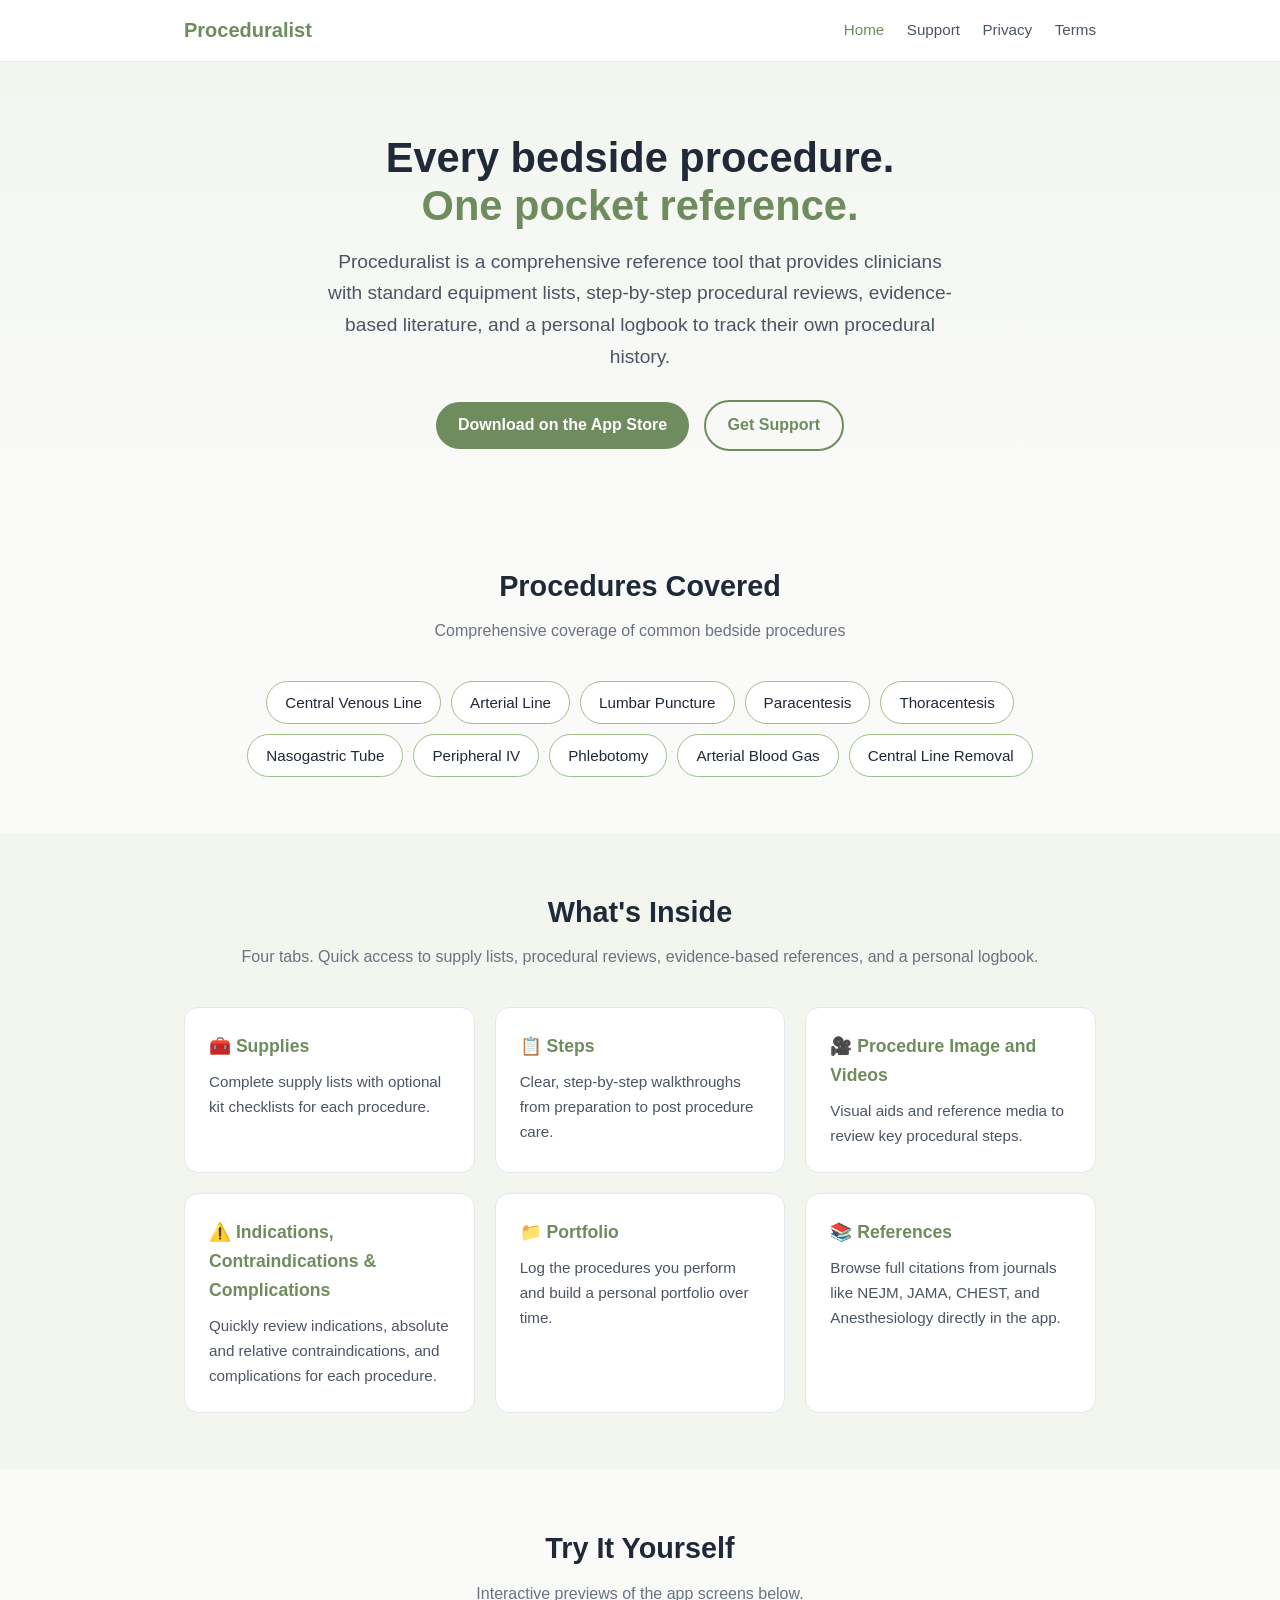
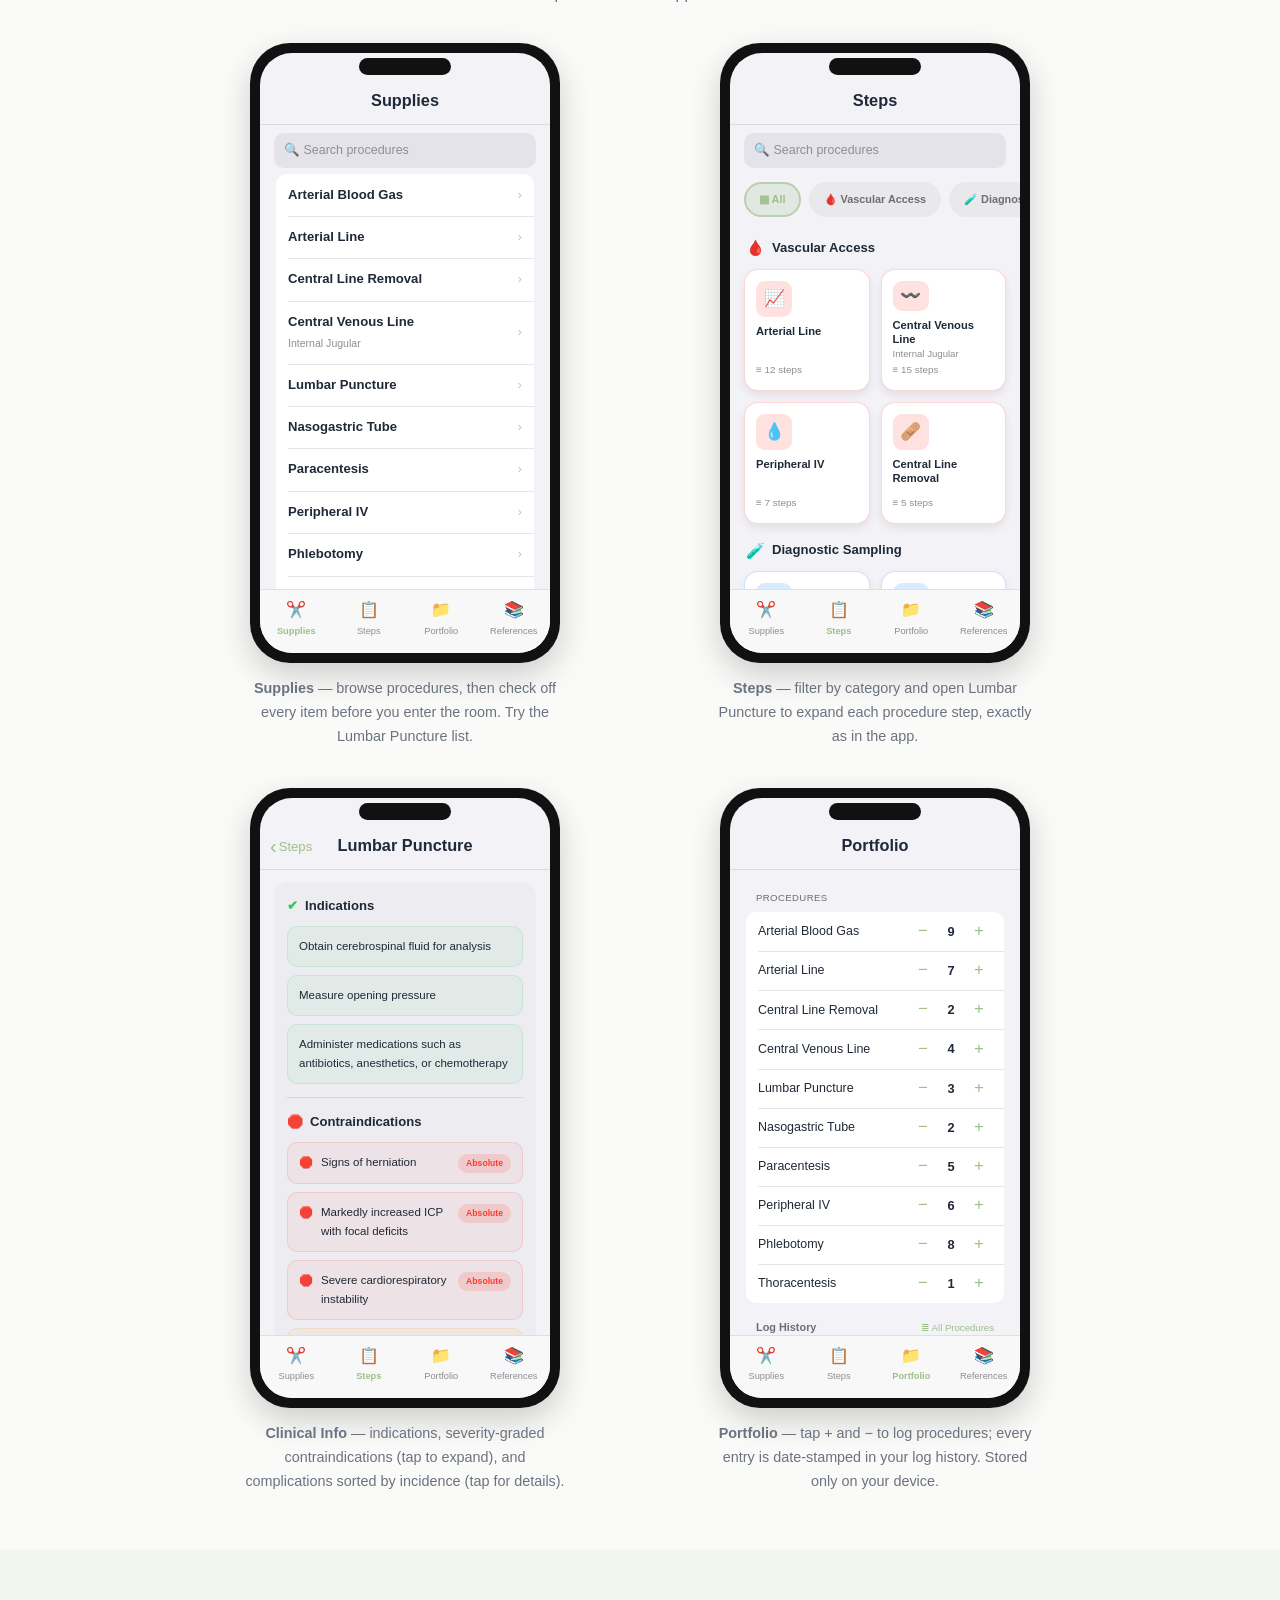
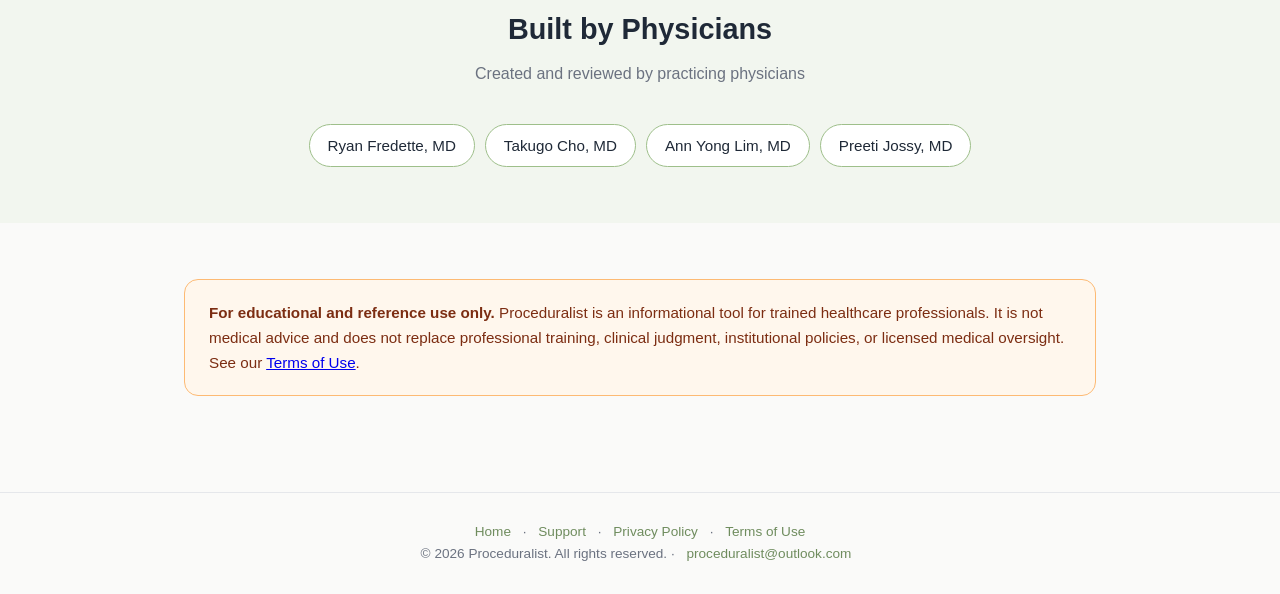
==== commit 633695ad: "Update index.html" ====
--- a/index.html
+++ b/index.html
@@ -4,7 +4,7 @@
 <meta charset="UTF-8">
 <meta name="viewport" content="width=device-width, initial-scale=1.0">
 <title>Proceduralist — Bedside Procedure Reference for Clinicians</title>
-<meta name="description" content="Proceduralist is an iOS reference app for bedside procedures: supplies checklists, step-by-step guidance with video, contraindications, complications, and a personal procedure portfolio.">
+<meta name="description" content="Proceduralist is an iOS reference app for bedside procedures: supplies checklists, indications, contraindications, complications, step-by-step guidance with images and video, and a personal procedure portfolio.">
 <link rel="stylesheet" href="styles.css">
 </head>
 <body>
@@ -23,8 +23,8 @@
 
 <section class="hero">
   <h1>Every bedside procedure.<br><span>One pocket reference.</span></h1>
-  <p class="tagline">Proceduralist puts supplies checklists, step-by-step guidance, evidence-based references, and a personal procedure portfolio in the hands of clinicians — right at the bedside.</p>
-  <!-- Replace href with your App Store link when available -->
+  <p class="tagline">Proceduralist is a comprehensive reference tool that provides clinicians with standard equipment lists, step-by-step procedural reviews, evidence-based literature, and a personal logbook to track their own procedural history.</p>
+  <!-- Replace href with App Store link when available -->
   <a class="badge" href="#">Download on the App Store</a>
   <a class="badge secondary" href="support.html">Get Support</a>
 </section>
@@ -51,31 +51,31 @@
 <section class="block alt">
   <div class="wrap">
     <h2 class="section-title">What's Inside</h2>
-    <p class="section-sub">Four tabs. Everything you need before, during, and after the procedure.</p>
+    <p class="section-sub">Four tabs. Quick access to supply lists, procedural reviews, evidence-based references, and a personal logbook.</p>
     <div class="grid cols-2">
       <div class="card">
         <h3>🧰 Supplies</h3>
-        <p>Complete supply and kit checklists for every procedure, including common commercial kits. Customize kit preferences to match what your institution stocks so you never walk into the room missing an item.</p>
+        <p>Complete supply lists with optional kit checklists for each procedure.</p>
       </div>
       <div class="card">
         <h3>📋 Steps</h3>
-        <p>Clear, step-by-step walkthroughs from positioning to dressing, with embedded video demonstrations of key maneuvers — ultrasound technique, needle handling, manometry, and more.</p>
+        <p>Clear, step-by-step walkthroughs from preparation to post procedure care.</p>
+      </div>
+      <div class="card">
+        <h3>🎥 Procedure Image and Videos</h3>
+        <p> Visual aids and reference media to review key procedural steps. </p>
       </div>
       <div class="card">
         <h3>⚠️ Indications, Contraindications &amp; Complications</h3>
-        <p>Quickly review indications, absolute and relative contraindications, and complications for each procedure — with the supporting level of evidence graded so you know how strong the data is.</p>
+        <p>Quickly review indications, absolute and relative contraindications, and complications for each procedure.</p>
       </div>
       <div class="card">
         <h3>📁 Portfolio</h3>
-        <p>Log the procedures you perform and build a personal portfolio over time — useful for credentialing and tracking your own experience. Stored privately on your device only.</p>
+        <p>Log the procedures you perform and build a personal portfolio over time.</p>
       </div>
       <div class="card">
         <h3>📚 References</h3>
-        <p>Every recommendation is backed by peer-reviewed literature. Browse full citations from journals like NEJM, JAMA, CHEST, and Anesthesiology directly in the app.</p>
-      </div>
-      <div class="card">
-        <h3>🎥 Procedure Videos</h3>
-        <p>Short, focused video clips demonstrate the hardest parts of each procedure — from arterial line draping and suturing to lumbar puncture manometry and stylet handling.</p>
+        <p>Browse full citations from journals like NEJM, JAMA, CHEST, and Anesthesiology directly in the app.</p>
       </div>
     </div>
   </div>
@@ -84,7 +84,7 @@
 <section class="block">
   <div class="wrap">
     <h2 class="section-title">Try It Yourself</h2>
-    <p class="section-sub">Live, interactive previews of the actual app screens — real content, real layout, limited to one procedure per demo.</p>
+    <p class="section-sub"> Interactive previews of the app screens below.</p>
     <div class="demos">
 
       <!-- ===================== Demo 1: SUPPLIES ===================== -->
--- a/styles.css
+++ b/styles.css
@@ -69,6 +69,7 @@
   padding: 10px 22px; border-radius: 999px; font-weight: 600; text-decoration: none;
 }
 .badge.secondary { background: transparent; color: var(--sage); border: 2px solid var(--sage); margin-left: 10px; }
+.doc a.badge { color: #fff; }
 
 /* Sections */
 section.block { padding: 56px 0; }
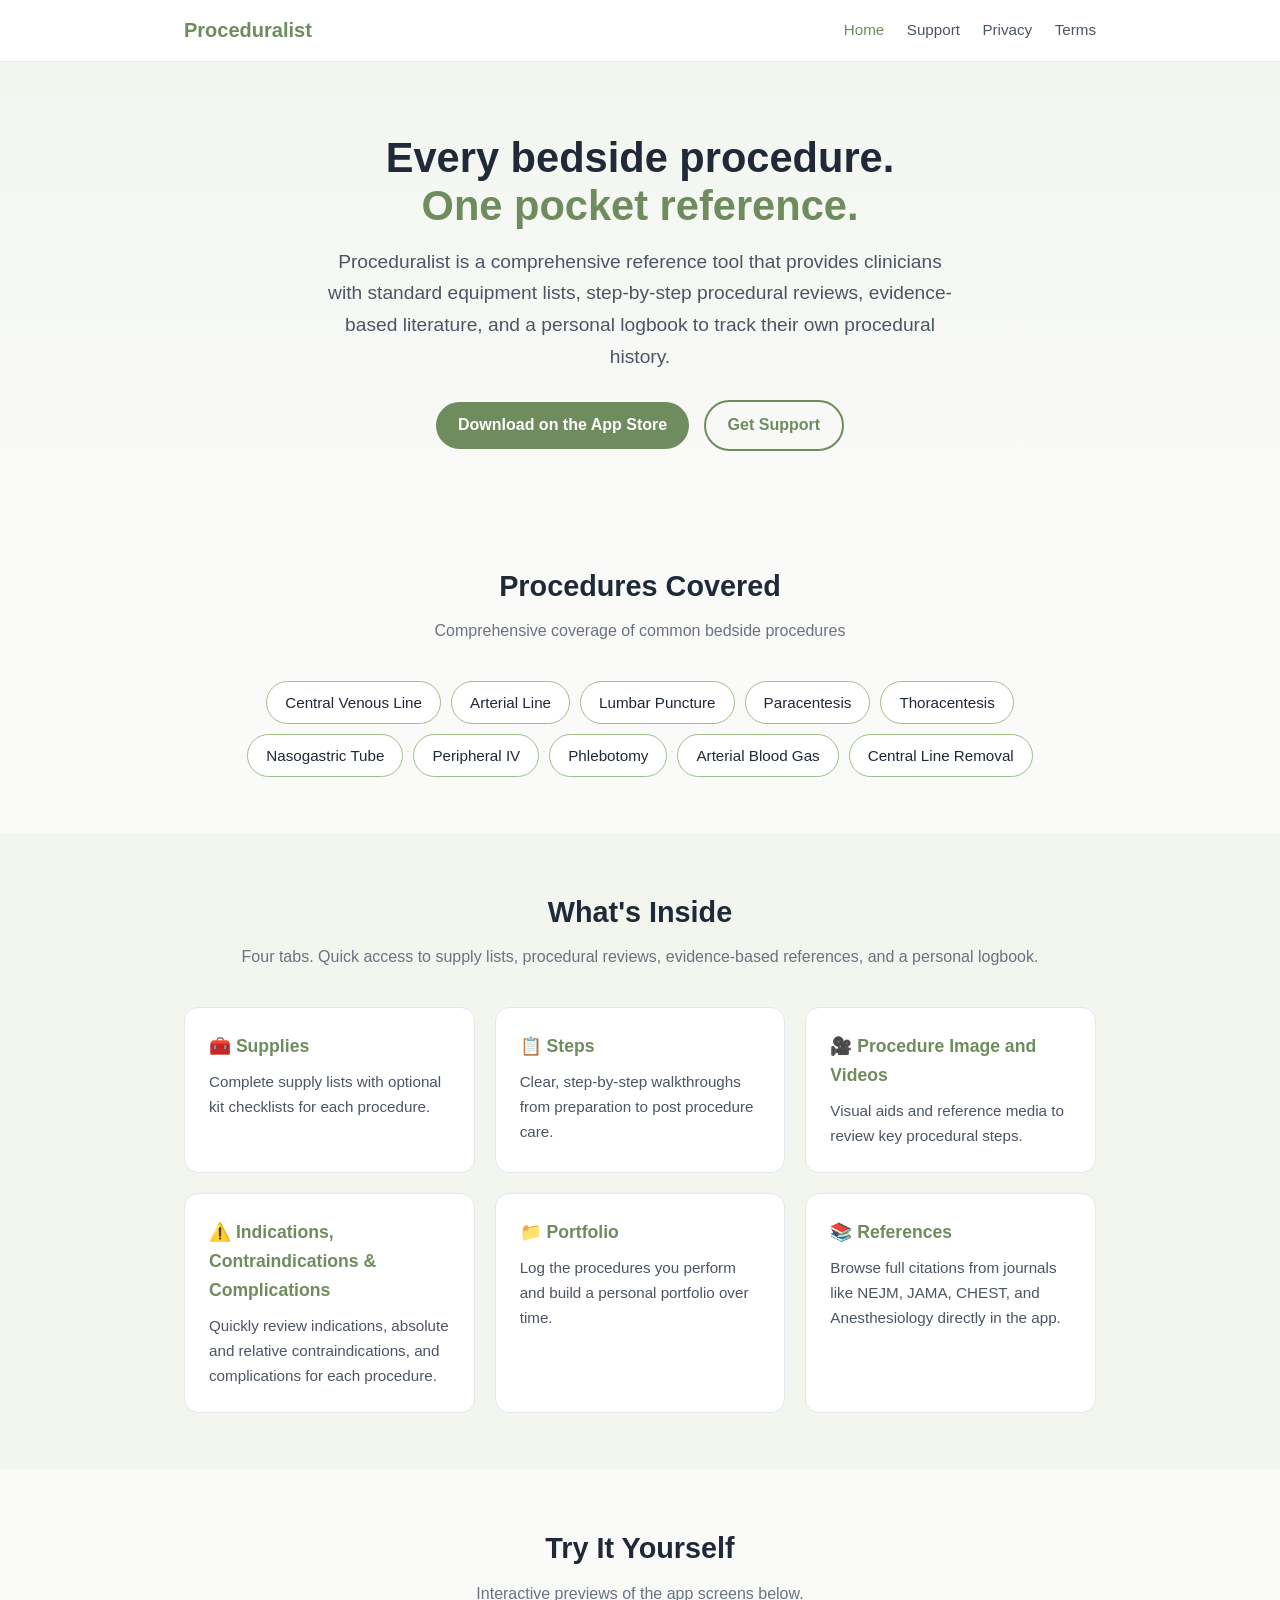
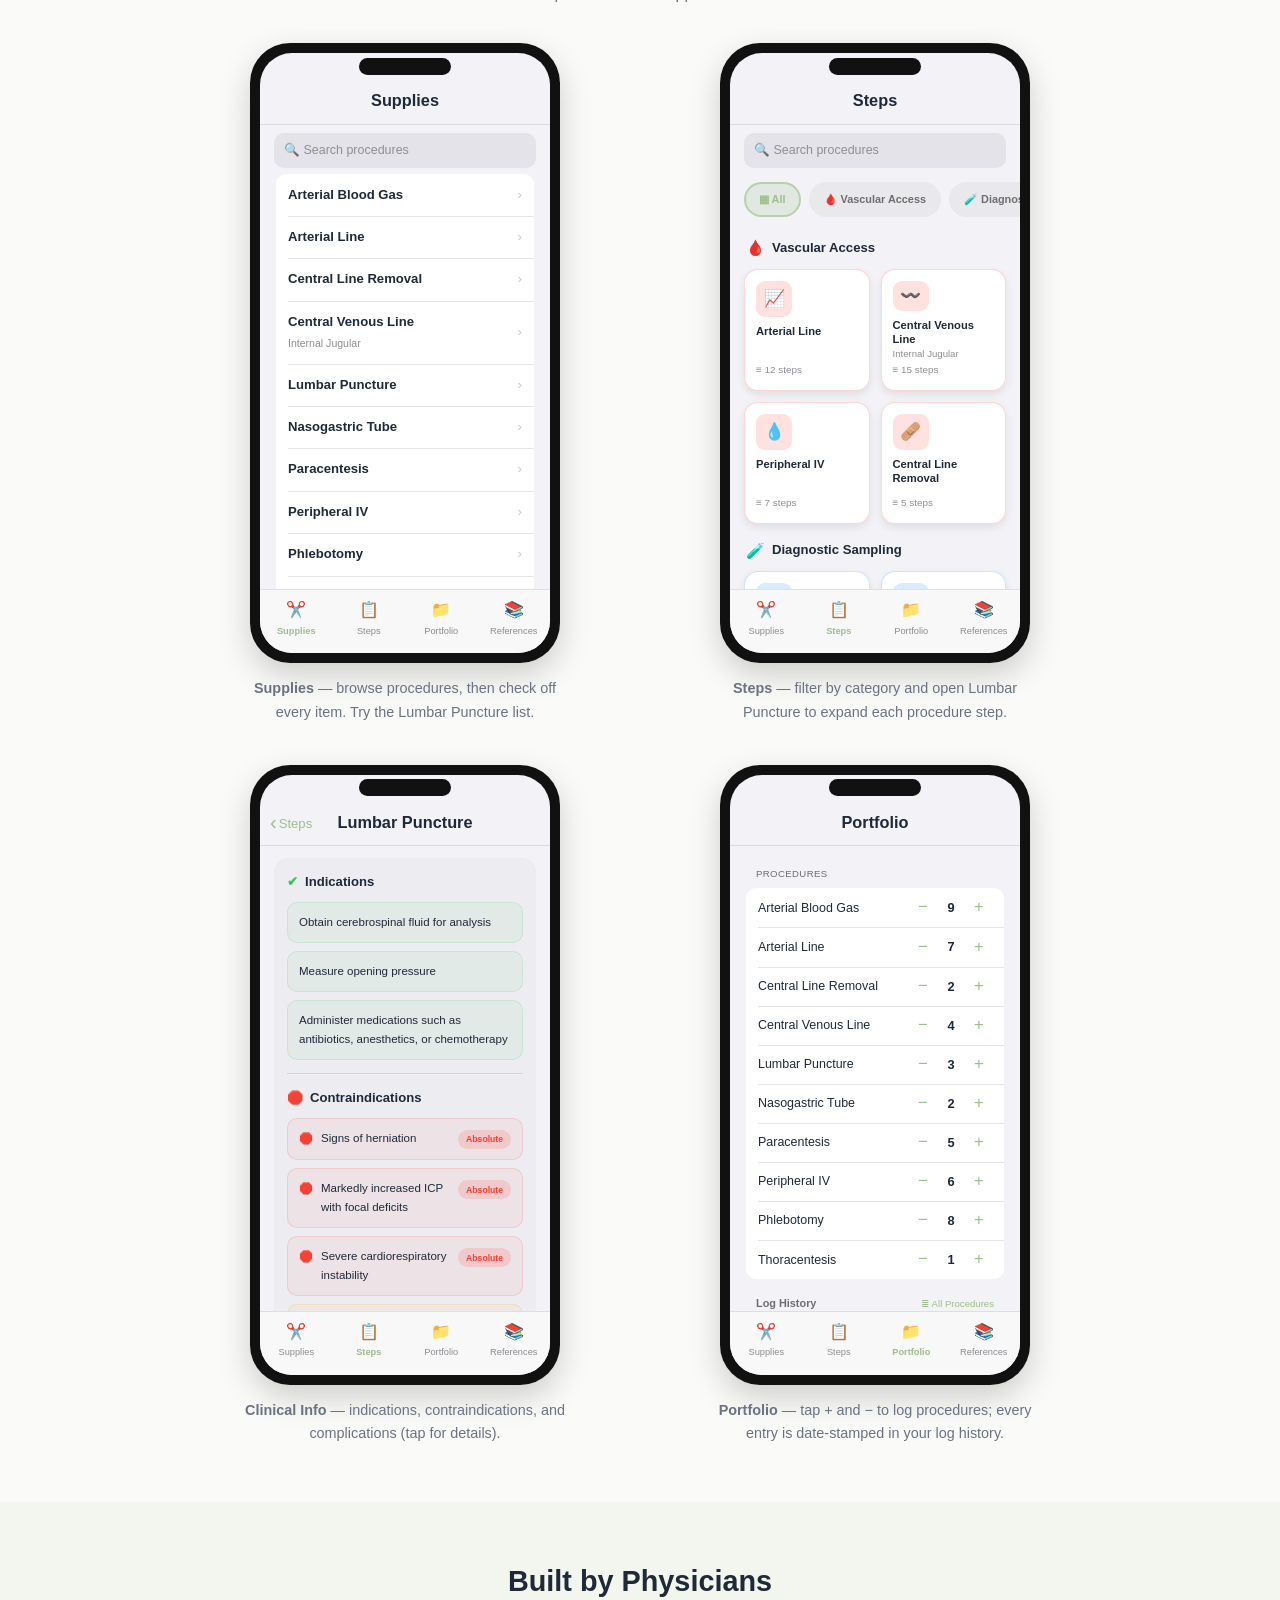
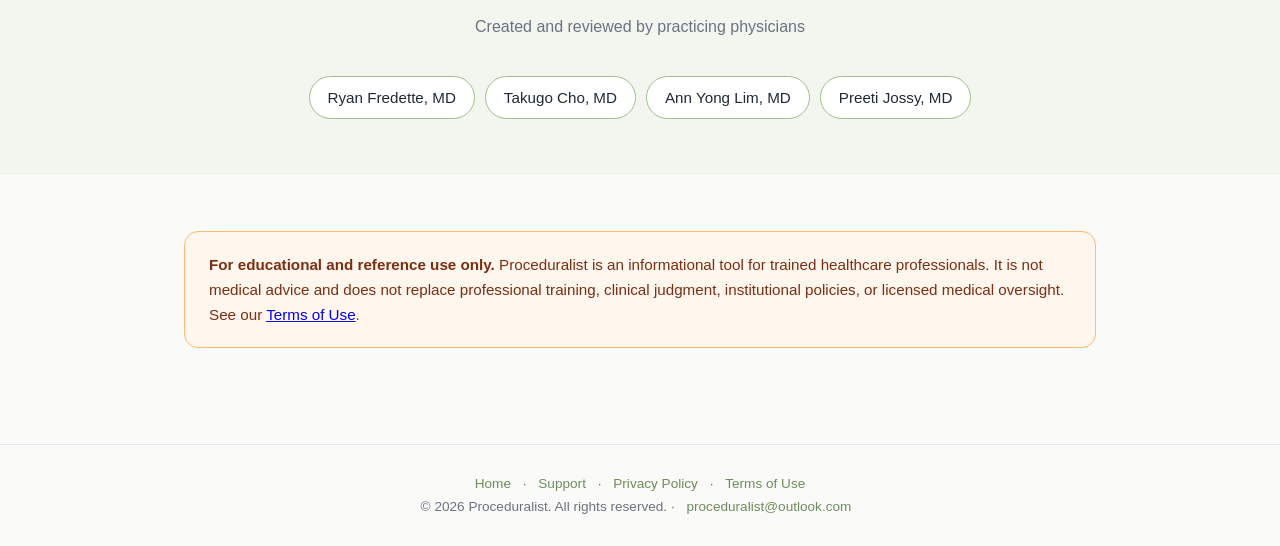
==== commit cbd60f56: "Update index.html" ====
--- a/index.html
+++ b/index.html
@@ -92,7 +92,7 @@
         <div class="phone">
           <div class="screen" id="d1"></div>
         </div>
-        <p class="demo-label"><strong>Supplies</strong> — browse procedures, then check off every item before you enter the room. Try the Lumbar Puncture list.</p>
+        <p class="demo-label"><strong>Supplies</strong> — browse procedures, then check off every item. Try the Lumbar Puncture list.</p>
       </div>
 
       <!-- ===================== Demo 2: STEPS ===================== -->
@@ -100,7 +100,7 @@
         <div class="phone">
           <div class="screen" id="d2"></div>
         </div>
-        <p class="demo-label"><strong>Steps</strong> — filter by category and open Lumbar Puncture to expand each procedure step, exactly as in the app.</p>
+        <p class="demo-label"><strong>Steps</strong> — filter by category and open Lumbar Puncture to expand each procedure step.</p>
       </div>
 
       <!-- ===================== Demo 3: CLINICAL INFO ===================== -->
@@ -108,7 +108,7 @@
         <div class="phone">
           <div class="screen" id="d3"></div>
         </div>
-        <p class="demo-label"><strong>Clinical Info</strong> — indications, severity-graded contraindications (tap to expand), and complications sorted by incidence (tap for details).</p>
+        <p class="demo-label"><strong>Clinical Info</strong> — indications, contraindications, and complications (tap for details).</p>
       </div>
 
       <!-- ===================== Demo 4: PORTFOLIO ===================== -->
@@ -116,7 +116,7 @@
         <div class="phone">
           <div class="screen" id="d4"></div>
         </div>
-        <p class="demo-label"><strong>Portfolio</strong> — tap + and − to log procedures; every entry is date-stamped in your log history. Stored only on your device.</p>
+        <p class="demo-label"><strong>Portfolio</strong> — tap + and − to log procedures; every entry is date-stamped in your log history.</p>
       </div>
 
     </div>
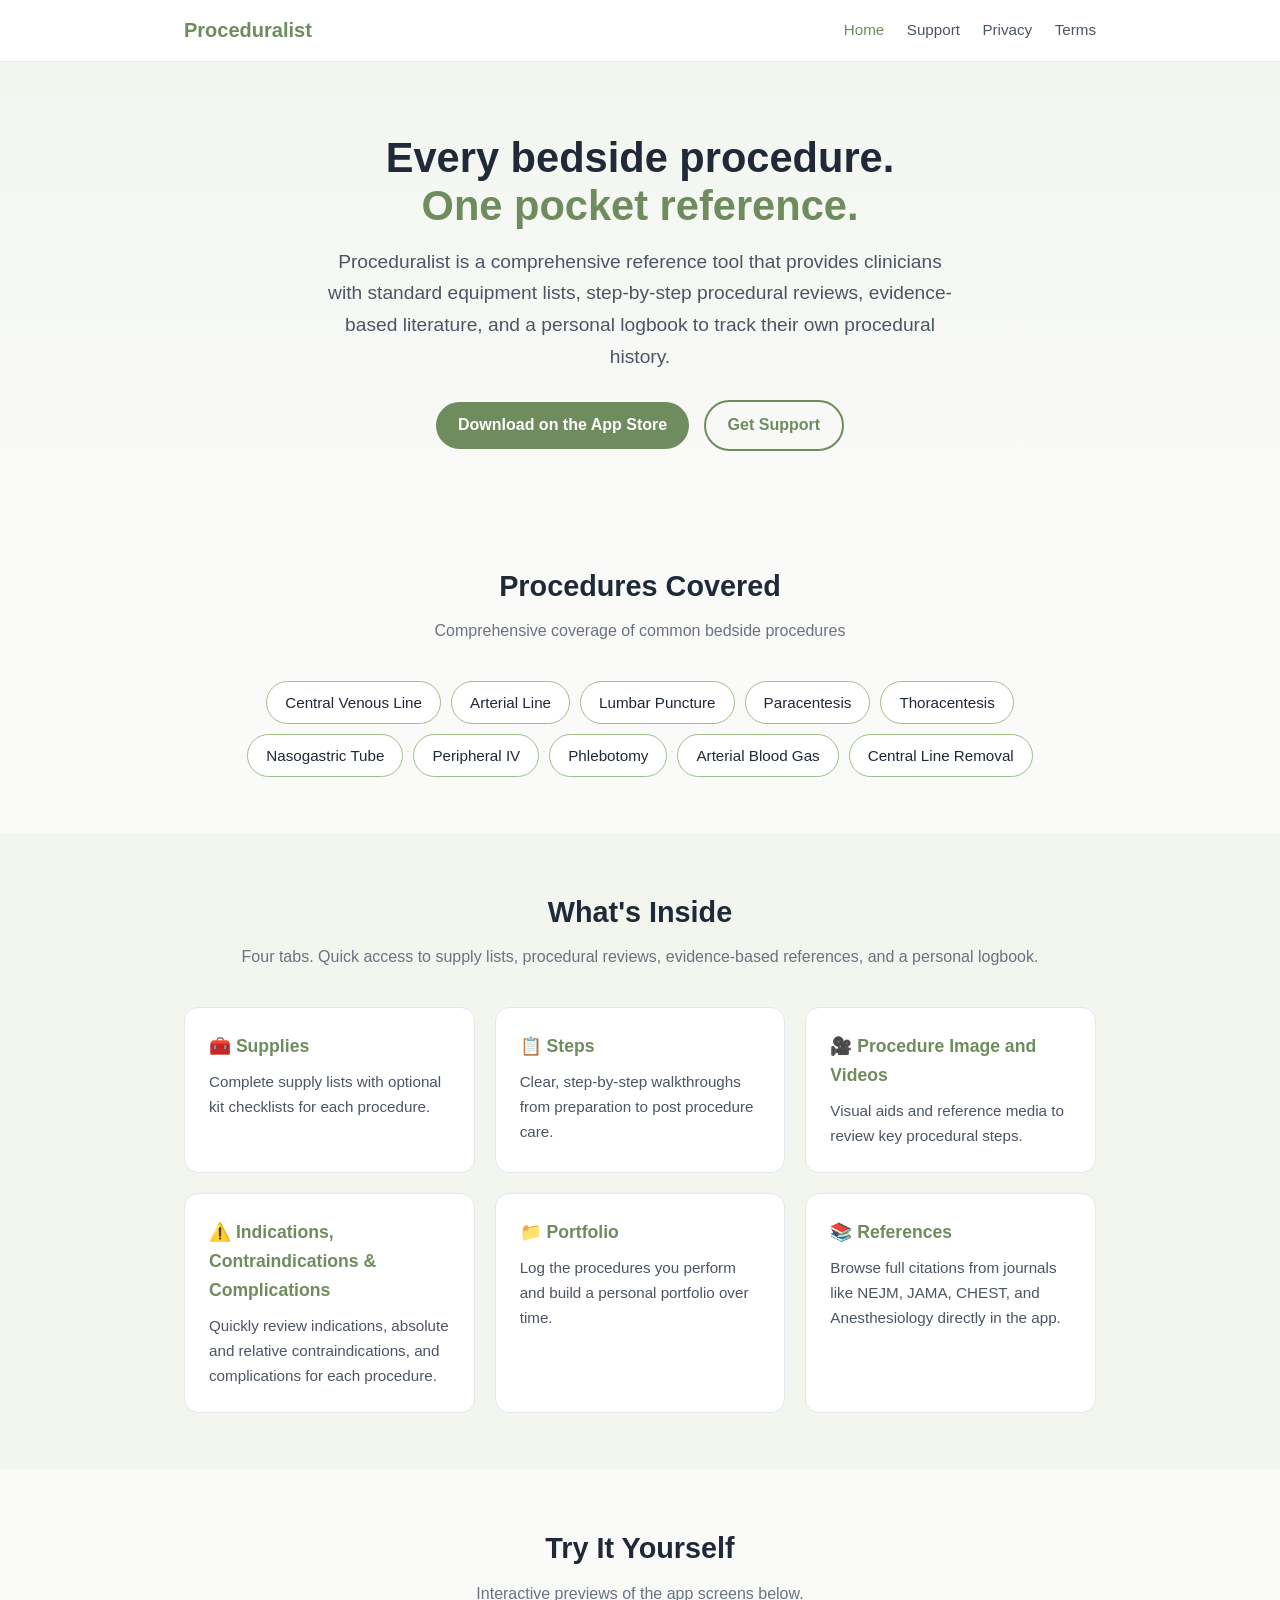
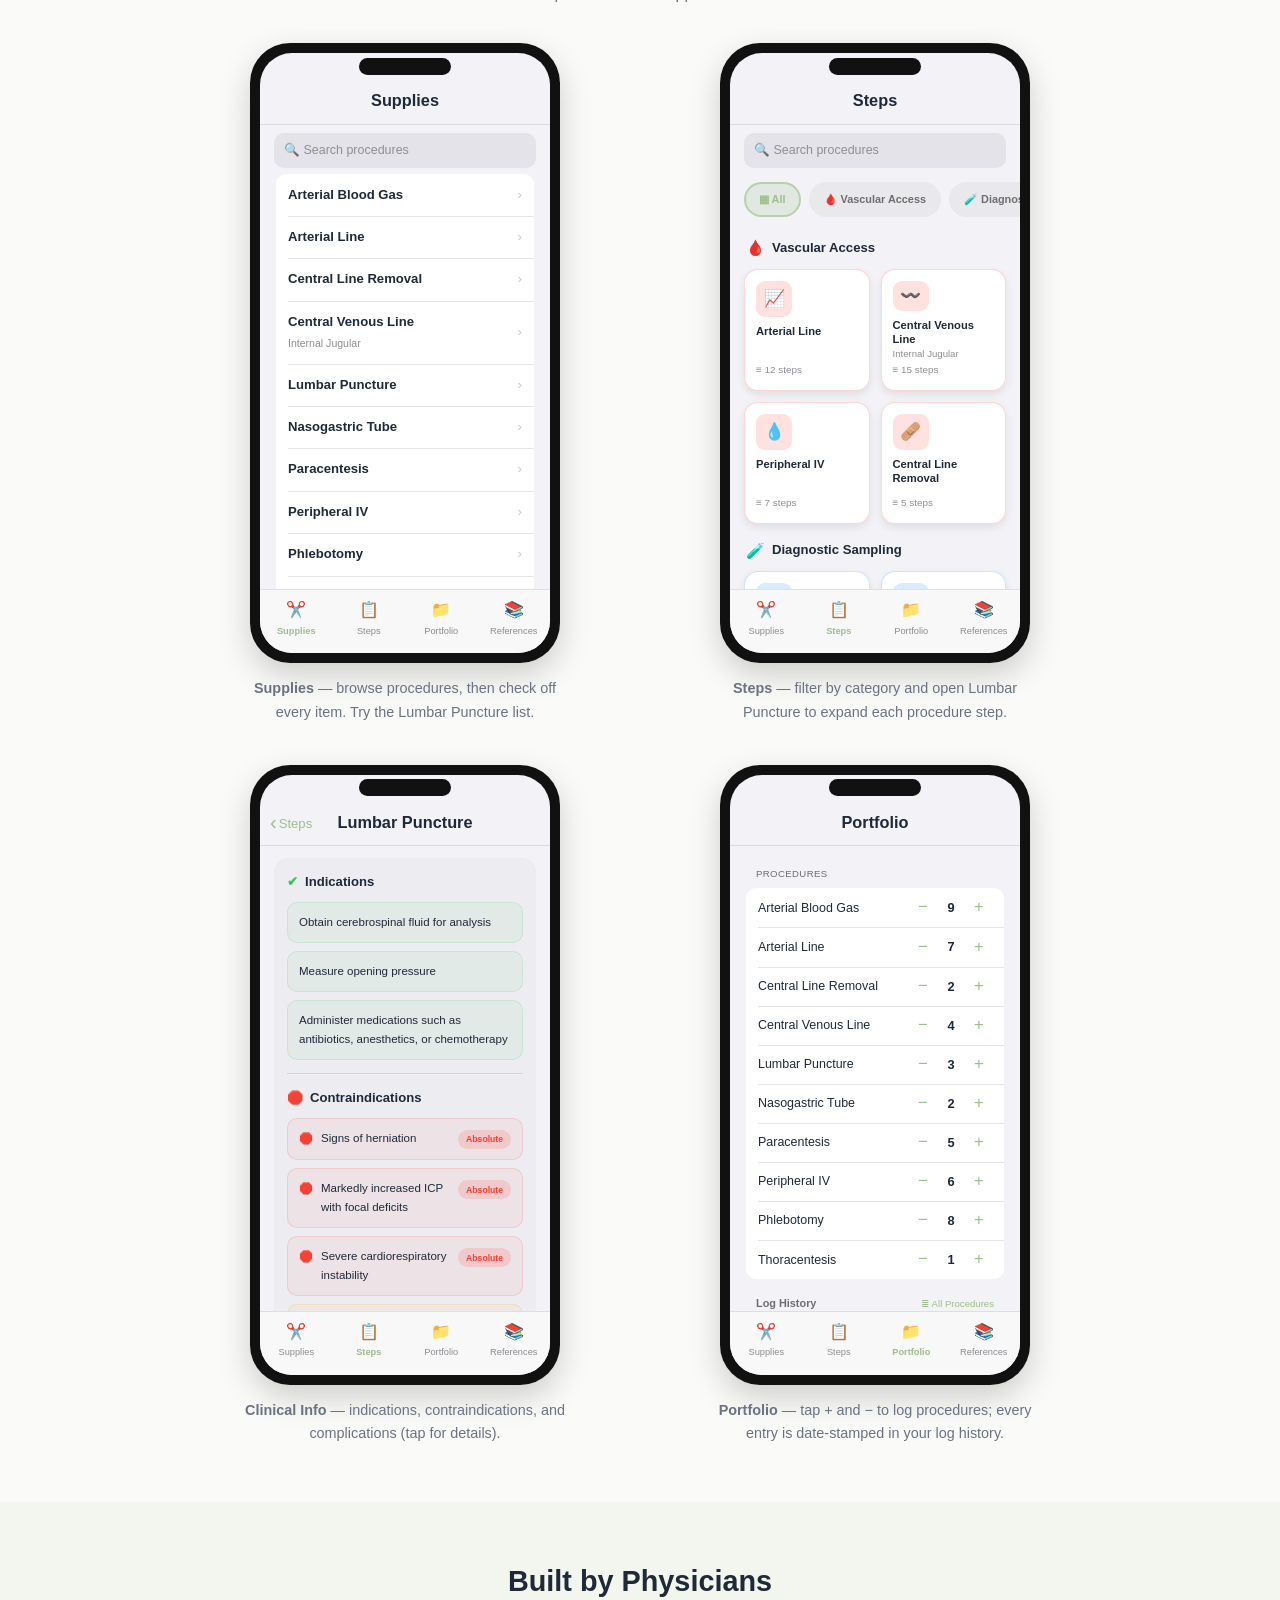
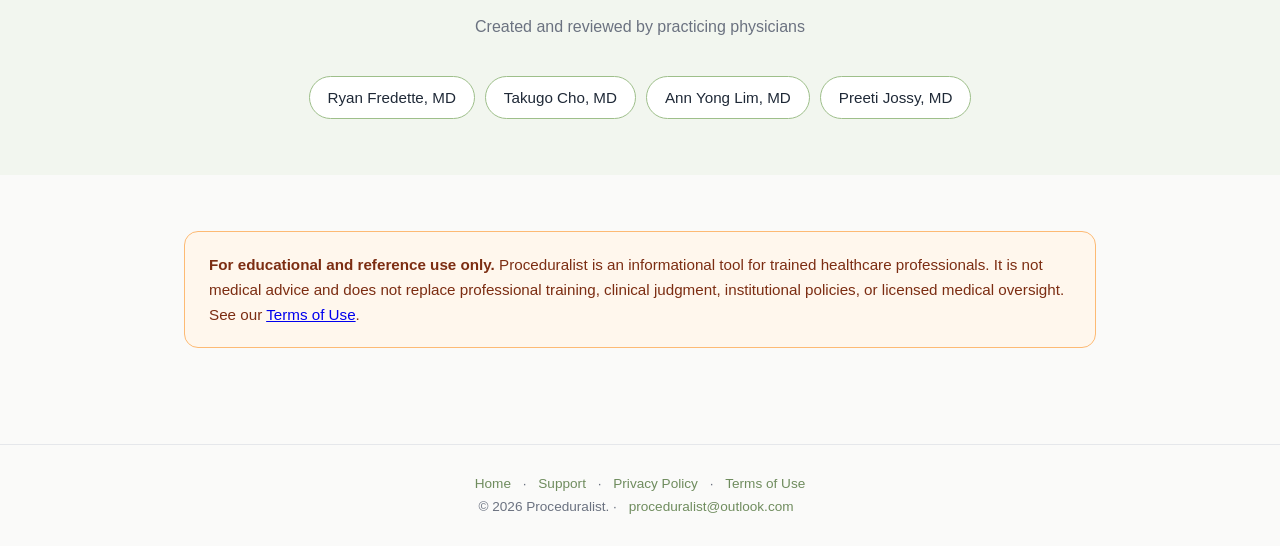
==== commit 8905ae06: "Update index.html" ====
--- a/index.html
+++ b/index.html
@@ -152,7 +152,7 @@
       <a href="privacy.html">Privacy Policy</a> ·
       <a href="terms.html">Terms of Use</a>
     </p>
-    <p>© 2026 Proceduralist. All rights reserved. · <a href="mailto:proceduralist@outlook.com">proceduralist@outlook.com</a></p>
+    <p>© 2026 Proceduralist. · <a href="mailto:proceduralist@outlook.com">proceduralist@outlook.com</a></p>
   </div>
 </footer>
 
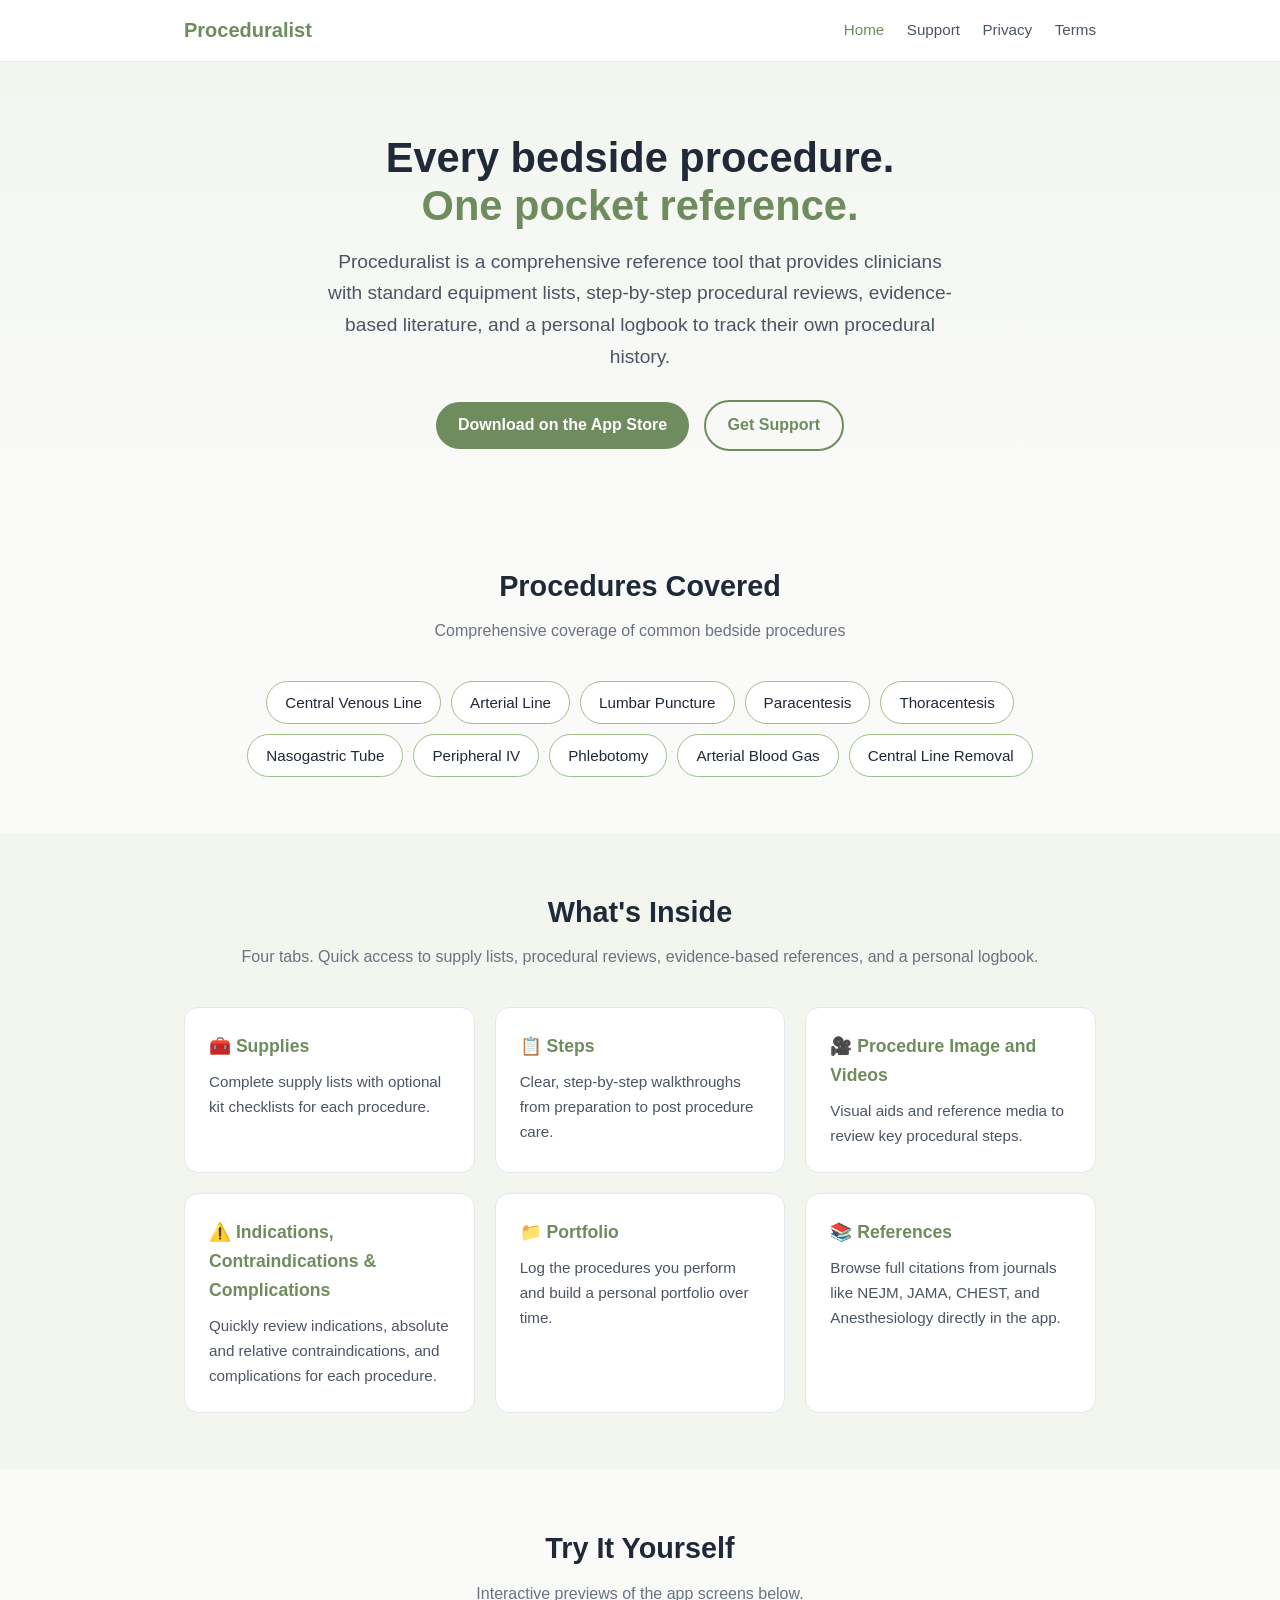
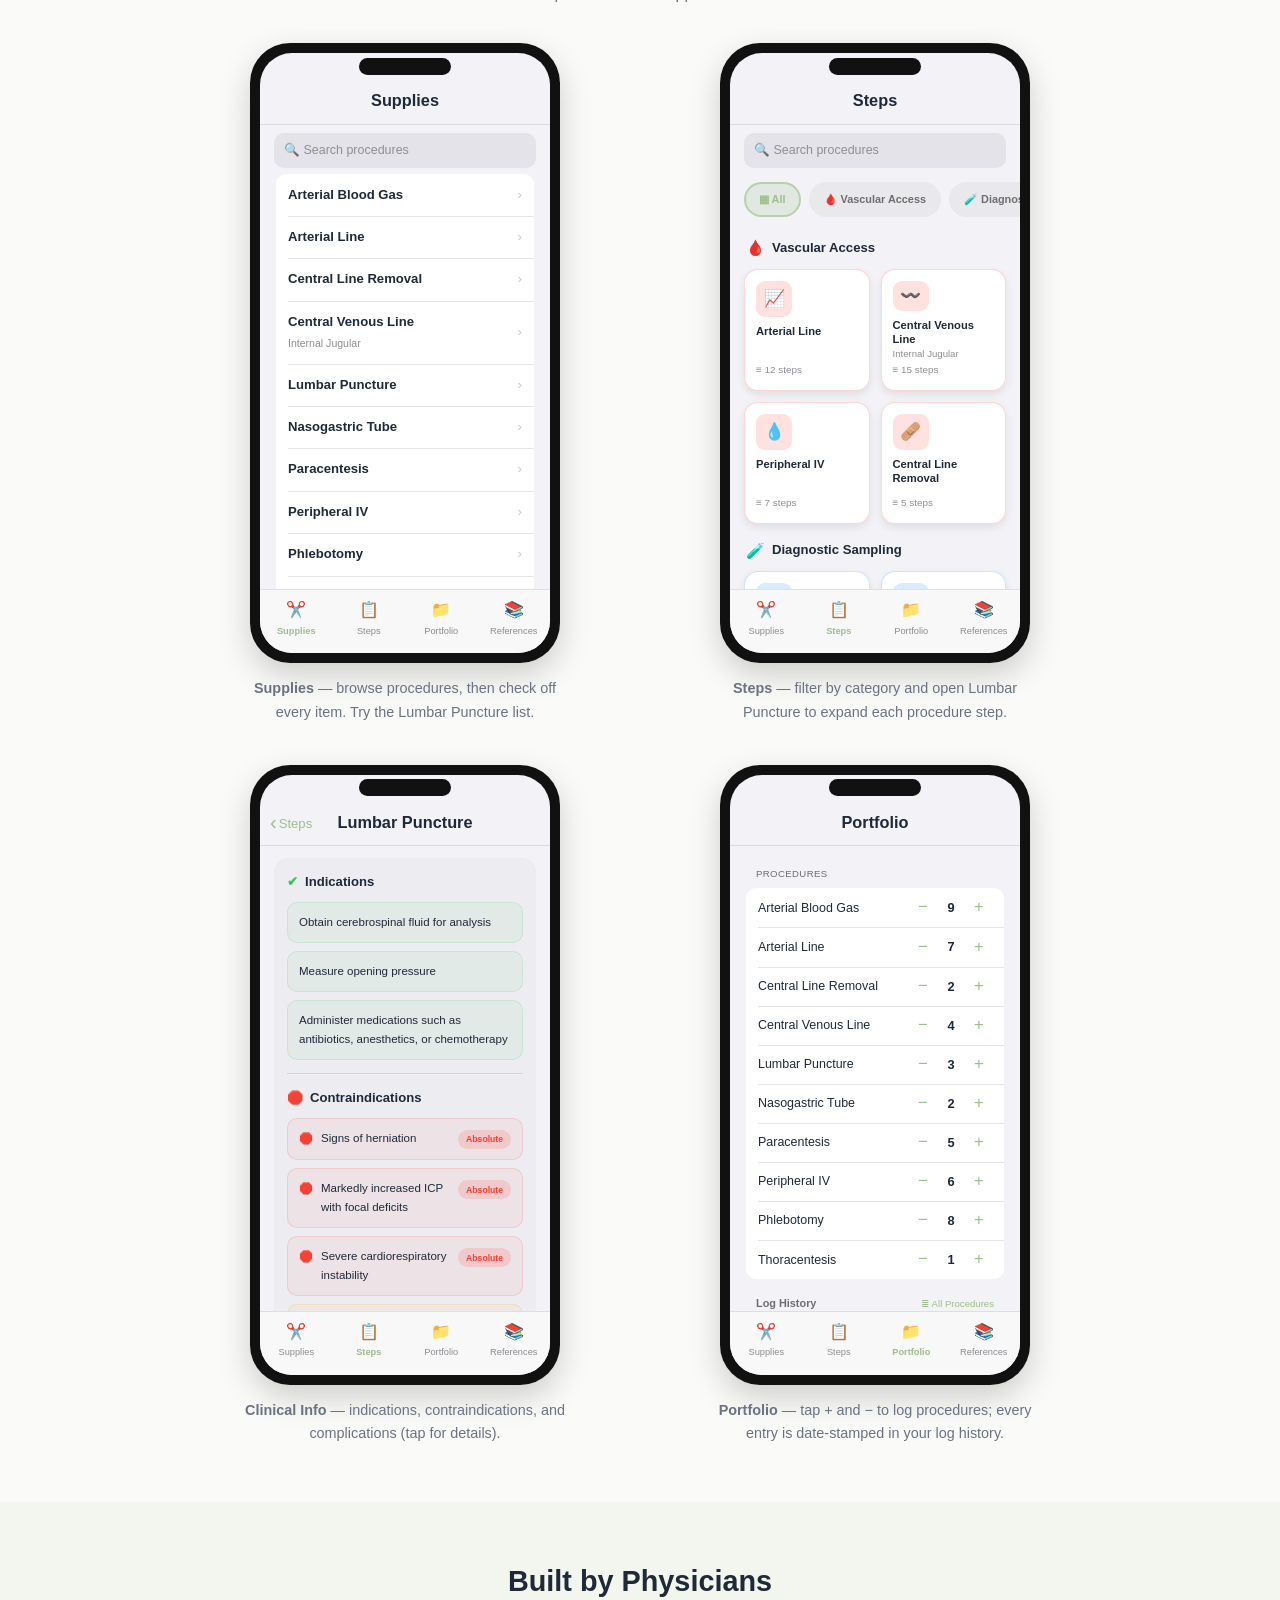
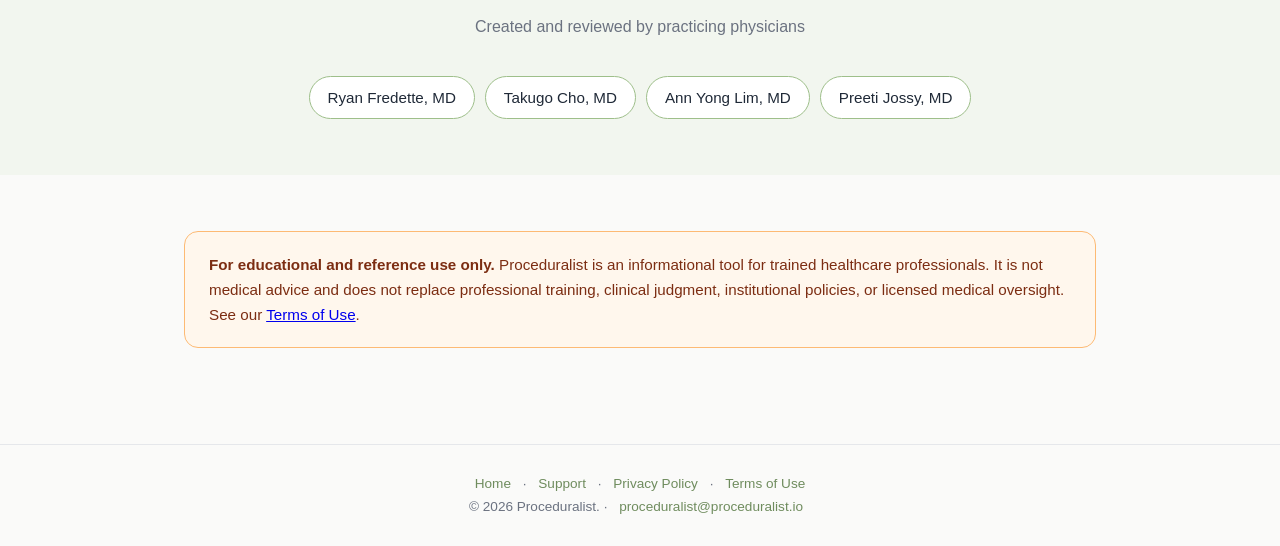
==== commit acda2ae2: "Update index.html" ====
--- a/index.html
+++ b/index.html
@@ -152,7 +152,7 @@
       <a href="privacy.html">Privacy Policy</a> ·
       <a href="terms.html">Terms of Use</a>
     </p>
-    <p>© 2026 Proceduralist. · <a href="mailto:proceduralist@outlook.com">proceduralist@outlook.com</a></p>
+    <p>© 2026 Proceduralist. · <a href="mailto:proceduralist@proceduralist.io">proceduralist@proceduralist.io</a></p>
   </div>
 </footer>
 
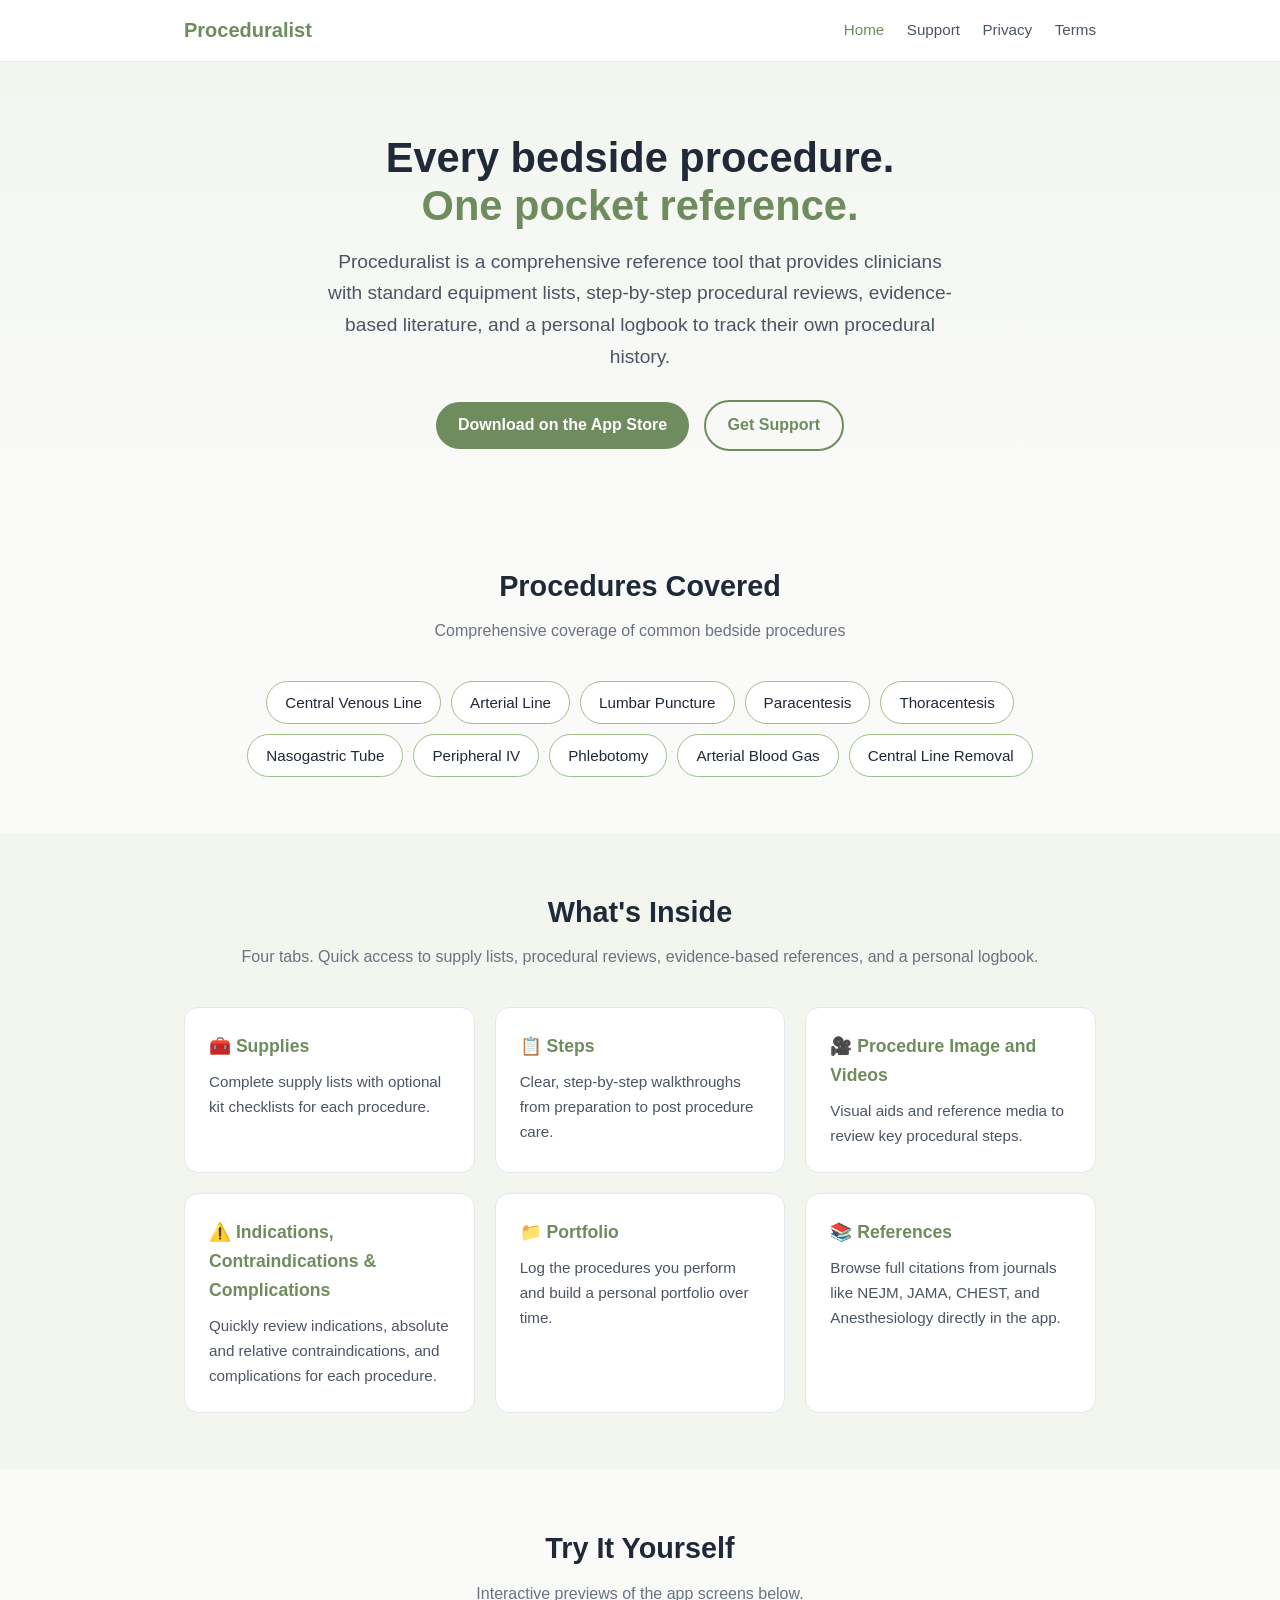
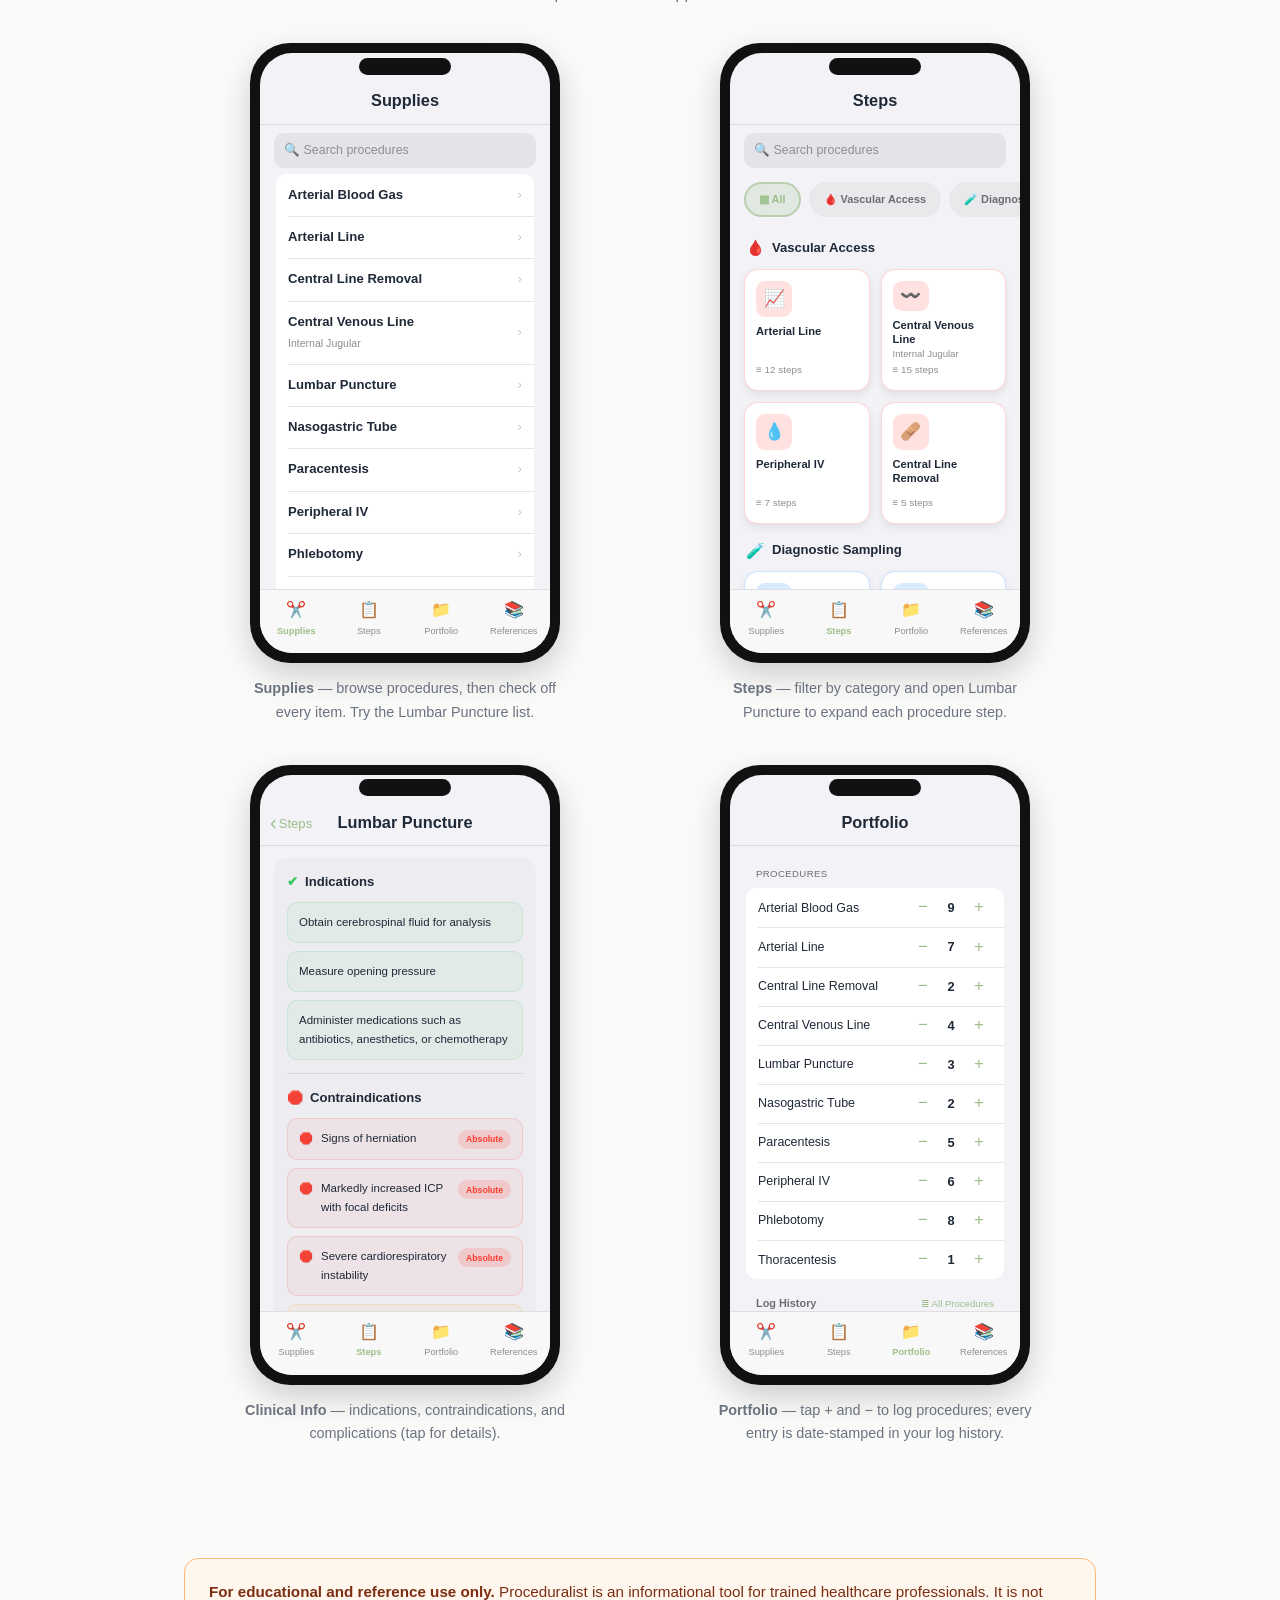
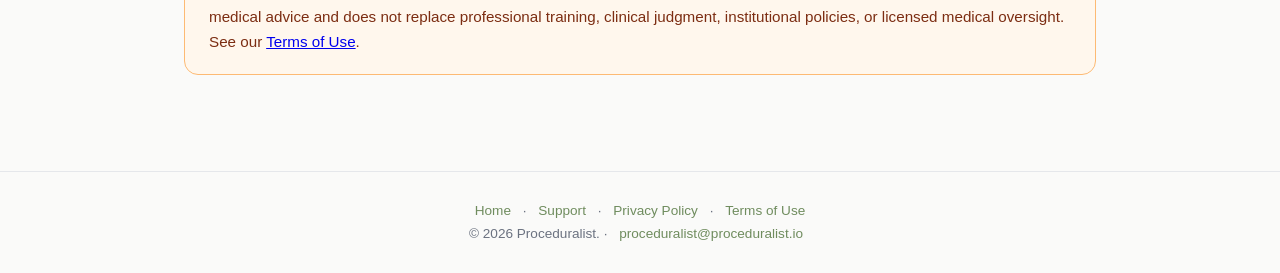
==== commit 0a9613c8: "Update index.html" ====
--- a/index.html
+++ b/index.html
@@ -122,20 +122,7 @@
     </div>
   </div>
 </section>
-
-<section class="block alt">
-  <div class="wrap">
-    <h2 class="section-title">Built by Physicians</h2>
-    <p class="section-sub">Created and reviewed by practicing physicians</p>
-    <div class="chips">
-      <span class="chip">Ryan Fredette, MD</span>
-      <span class="chip">Takugo Cho, MD</span>
-      <span class="chip">Ann Yong Lim, MD</span>
-      <span class="chip">Preeti Jossy, MD</span>
-    </div>
-  </div>
-</section>
-
+  
 <section class="block">
   <div class="wrap">
     <div class="callout">
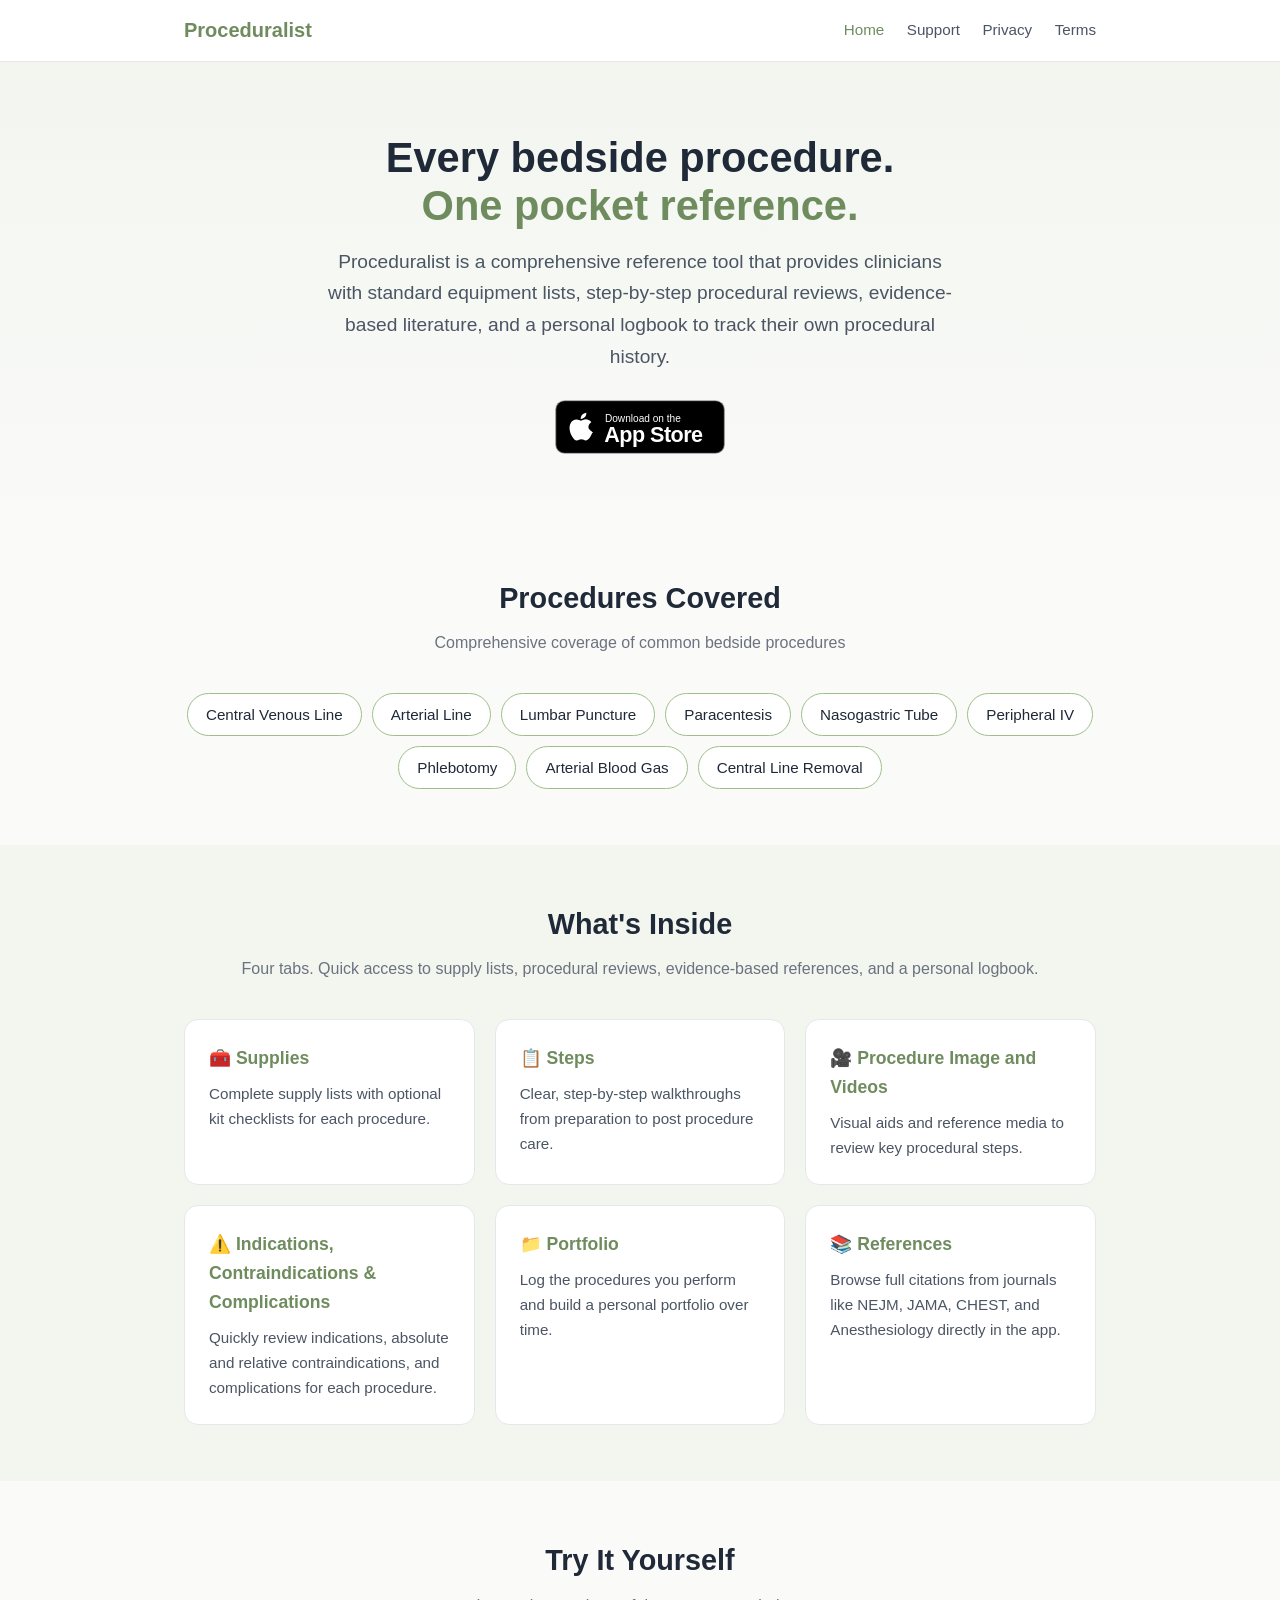
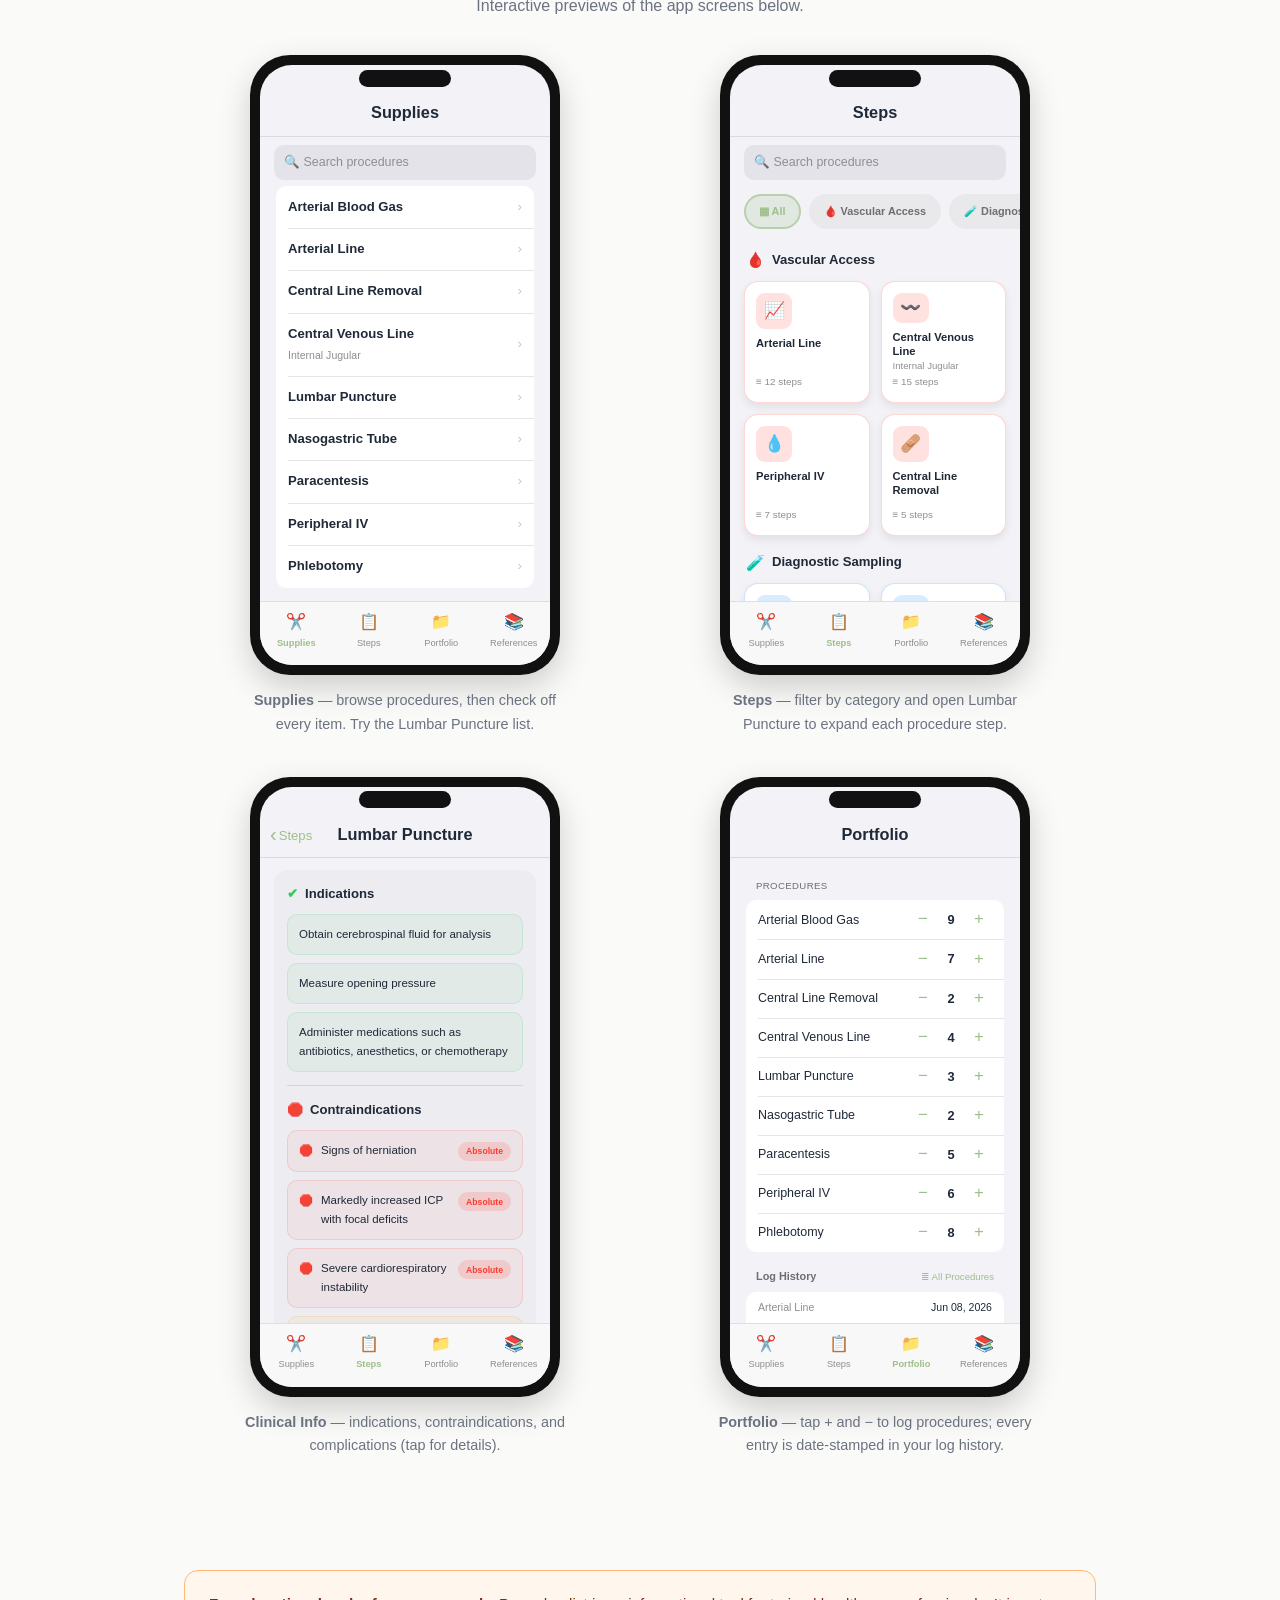
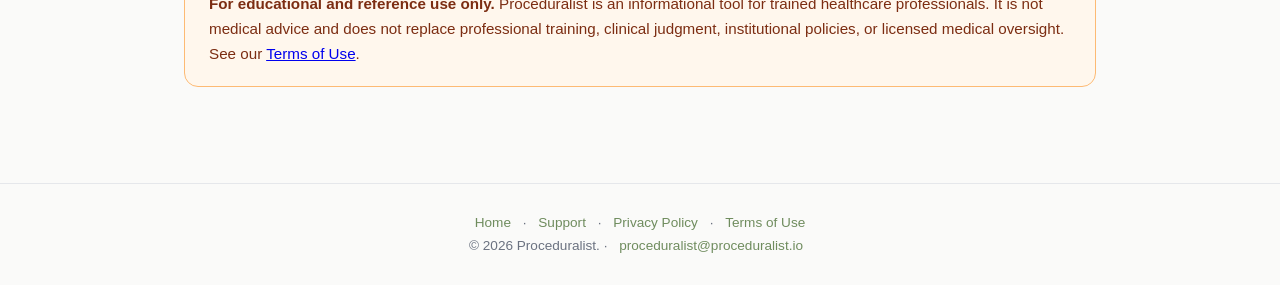
==== commit 29b245ee: "Add files via upload" ====
--- a/index.html
+++ b/index.html
@@ -24,9 +24,15 @@
 <section class="hero">
   <h1>Every bedside procedure.<br><span>One pocket reference.</span></h1>
   <p class="tagline">Proceduralist is a comprehensive reference tool that provides clinicians with standard equipment lists, step-by-step procedural reviews, evidence-based literature, and a personal logbook to track their own procedural history.</p>
-  <!-- Replace href with App Store link when available -->
-  <a class="badge" href="#">Download on the App Store</a>
-  <a class="badge secondary" href="support.html">Get Support</a>
+  <a class="app-store-badge" href="https://apps.apple.com/us/app/proceduralist/id6755323054" target="_blank" rel="noopener" aria-label="Download Proceduralist on the App Store" style="display:inline-block;line-height:0">
+    <svg xmlns="http://www.w3.org/2000/svg" viewBox="0 0 126 40" role="img" aria-hidden="true" focusable="false" style="height:54px;width:auto;display:block">
+      <rect x="0.5" y="0.5" width="125" height="39" rx="6.5" fill="#000" stroke="#A6A6A6" stroke-opacity="0.5"/>
+      <path fill="#fff" d="M24.769,20.301c-0.023-2.586,2.117-3.844,2.215-3.903c-1.211-1.77-3.093-2.012-3.762-2.039c-1.602-0.164-3.123,0.943-3.934,0.943c-0.808,0-2.062-0.92-3.39-0.894c-1.747,0.027-3.354,1.018-4.255,2.59c-1.811,3.143-0.462,7.793,1.296,10.342c0.861,1.249,1.888,2.65,3.234,2.601c1.299-0.052,1.788-0.838,3.357-0.838c1.568,0,2.011,0.838,3.382,0.81c1.396-0.026,2.281-1.273,3.135-2.529c0.998-1.45,1.41-2.853,1.432-2.925C29.879,24.397,24.795,22.449,24.769,20.301z"/>
+      <path fill="#fff" d="M22.119,12.661c0.717-0.871,1.205-2.08,1.07-3.285c-1.035,0.043-2.292,0.689-3.034,1.541c-0.659,0.754-1.243,1.967-1.089,3.146C20.231,14.105,21.401,13.519,22.119,12.661z"/>
+      <text x="37" y="16" fill="#fff" font-family="-apple-system, 'Helvetica Neue', Helvetica, Arial, sans-serif" font-size="7.5">Download on the</text>
+      <text x="36.5" y="31" fill="#fff" font-family="-apple-system, 'Helvetica Neue', Helvetica, Arial, sans-serif" font-size="16" font-weight="600" letter-spacing="-0.4">App Store</text>
+    </svg>
+  </a>
 </section>
 
 <section class="block">
@@ -38,7 +44,6 @@
       <span class="chip">Arterial Line</span>
       <span class="chip">Lumbar Puncture</span>
       <span class="chip">Paracentesis</span>
-      <span class="chip">Thoracentesis</span>
       <span class="chip">Nasogastric Tube</span>
       <span class="chip">Peripheral IV</span>
       <span class="chip">Phlebotomy</span>
@@ -177,7 +182,7 @@
   { t: "Arterial Blood Gas" }, { t: "Arterial Line" }, { t: "Central Line Removal" },
   { t: "Central Venous Line", s: "Internal Jugular" }, { t: "Lumbar Puncture", lp: true },
   { t: "Nasogastric Tube" }, { t: "Paracentesis" }, { t: "Peripheral IV" },
-  { t: "Phlebotomy" }, { t: "Thoracentesis" }
+  { t: "Phlebotomy" }
 ];
 var lpSupplies = {
   required: [
@@ -259,7 +264,6 @@
   { t: "Lumbar Puncture", cat: "diagnostic", icon: "🧠", n: 10, lp: true },
   { t: "Phlebotomy", cat: "diagnostic", icon: "🩹", n: 5 },
   { t: "Paracentesis", cat: "fluid", icon: "💉", n: 9 },
-  { t: "Thoracentesis", cat: "fluid", icon: "🫁", n: 10 },
   { t: "Nasogastric Tube", cat: "airway", icon: "👄", n: 6 }
 ];
 
@@ -486,8 +490,7 @@
     { name: "Nasogastric Tube", count: 2 },
     { name: "Paracentesis", count: 5 },
     { name: "Peripheral IV", count: 6 },
-    { name: "Phlebotomy", count: 8 },
-    { name: "Thoracentesis", count: 1 }
+    { name: "Phlebotomy", count: 8 }
   ],
   logs: [
     { p: "Arterial Line", d: "Jun 08, 2026" },
